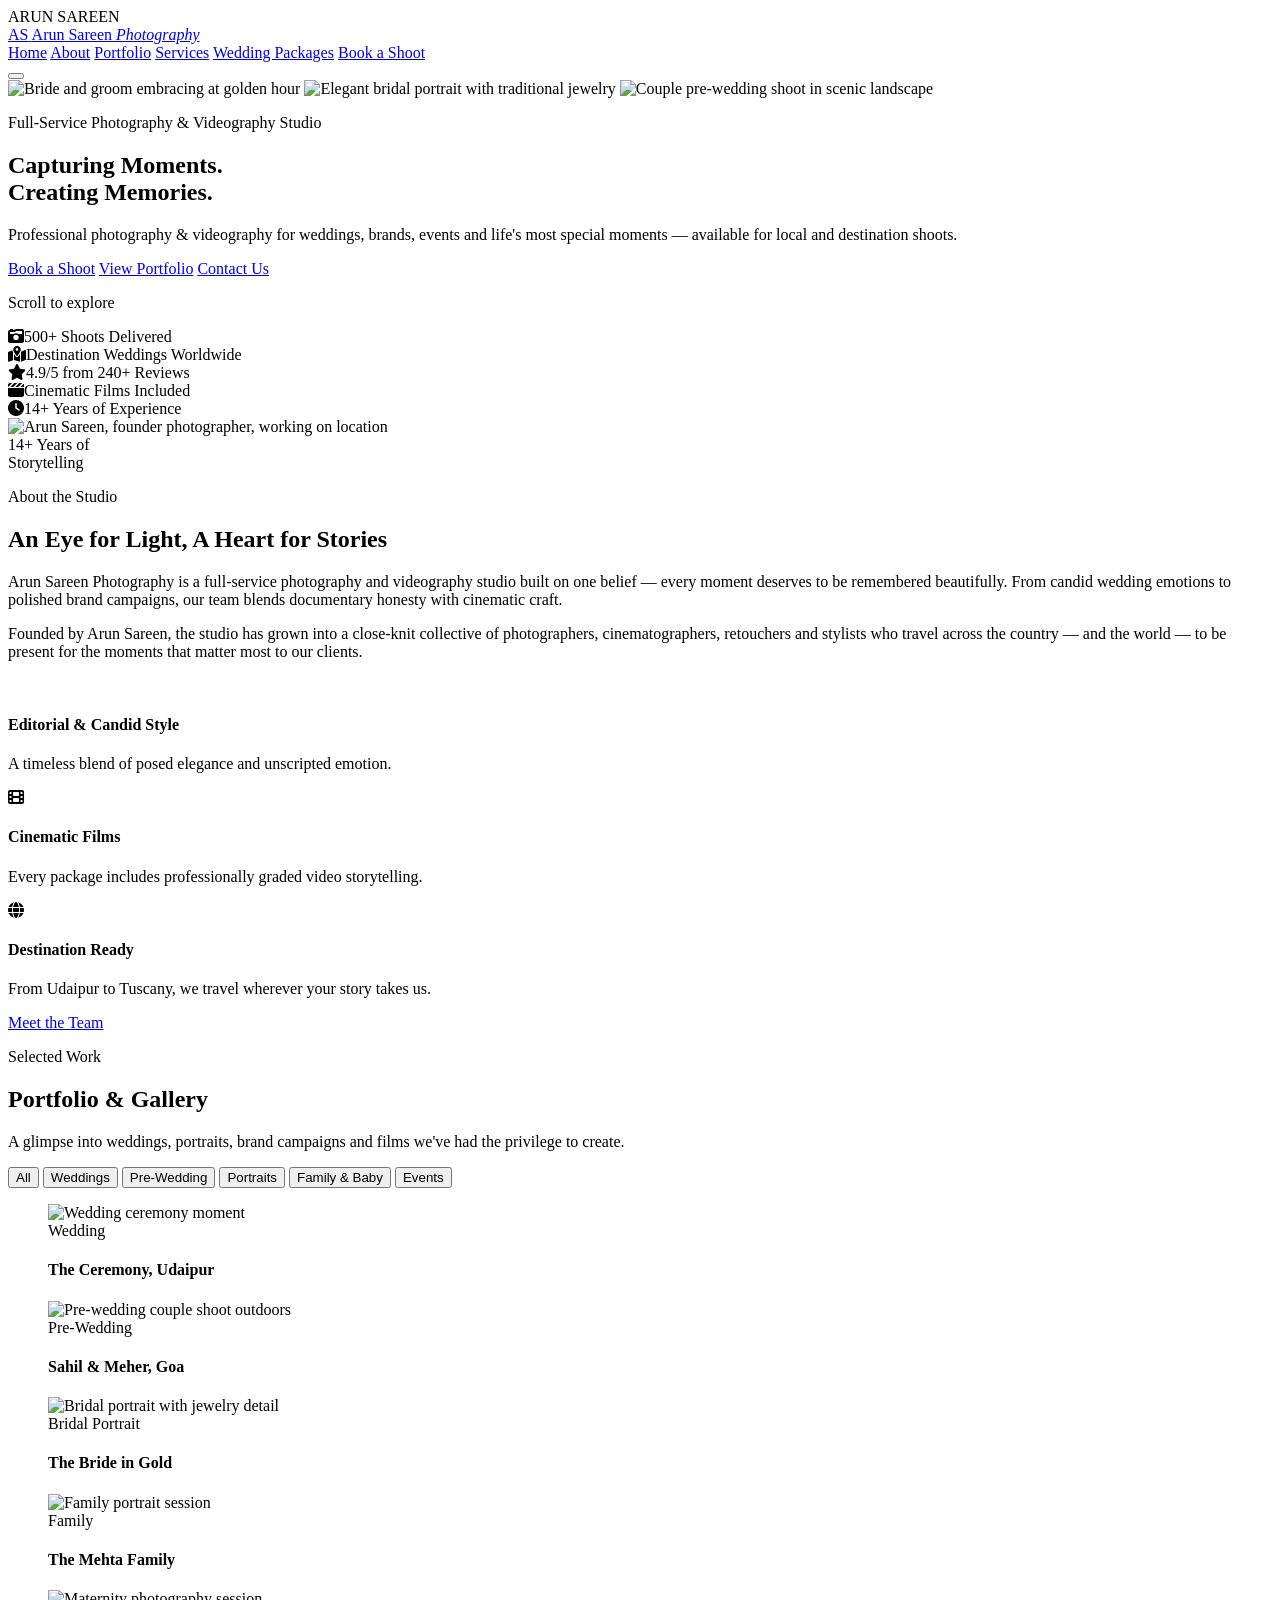
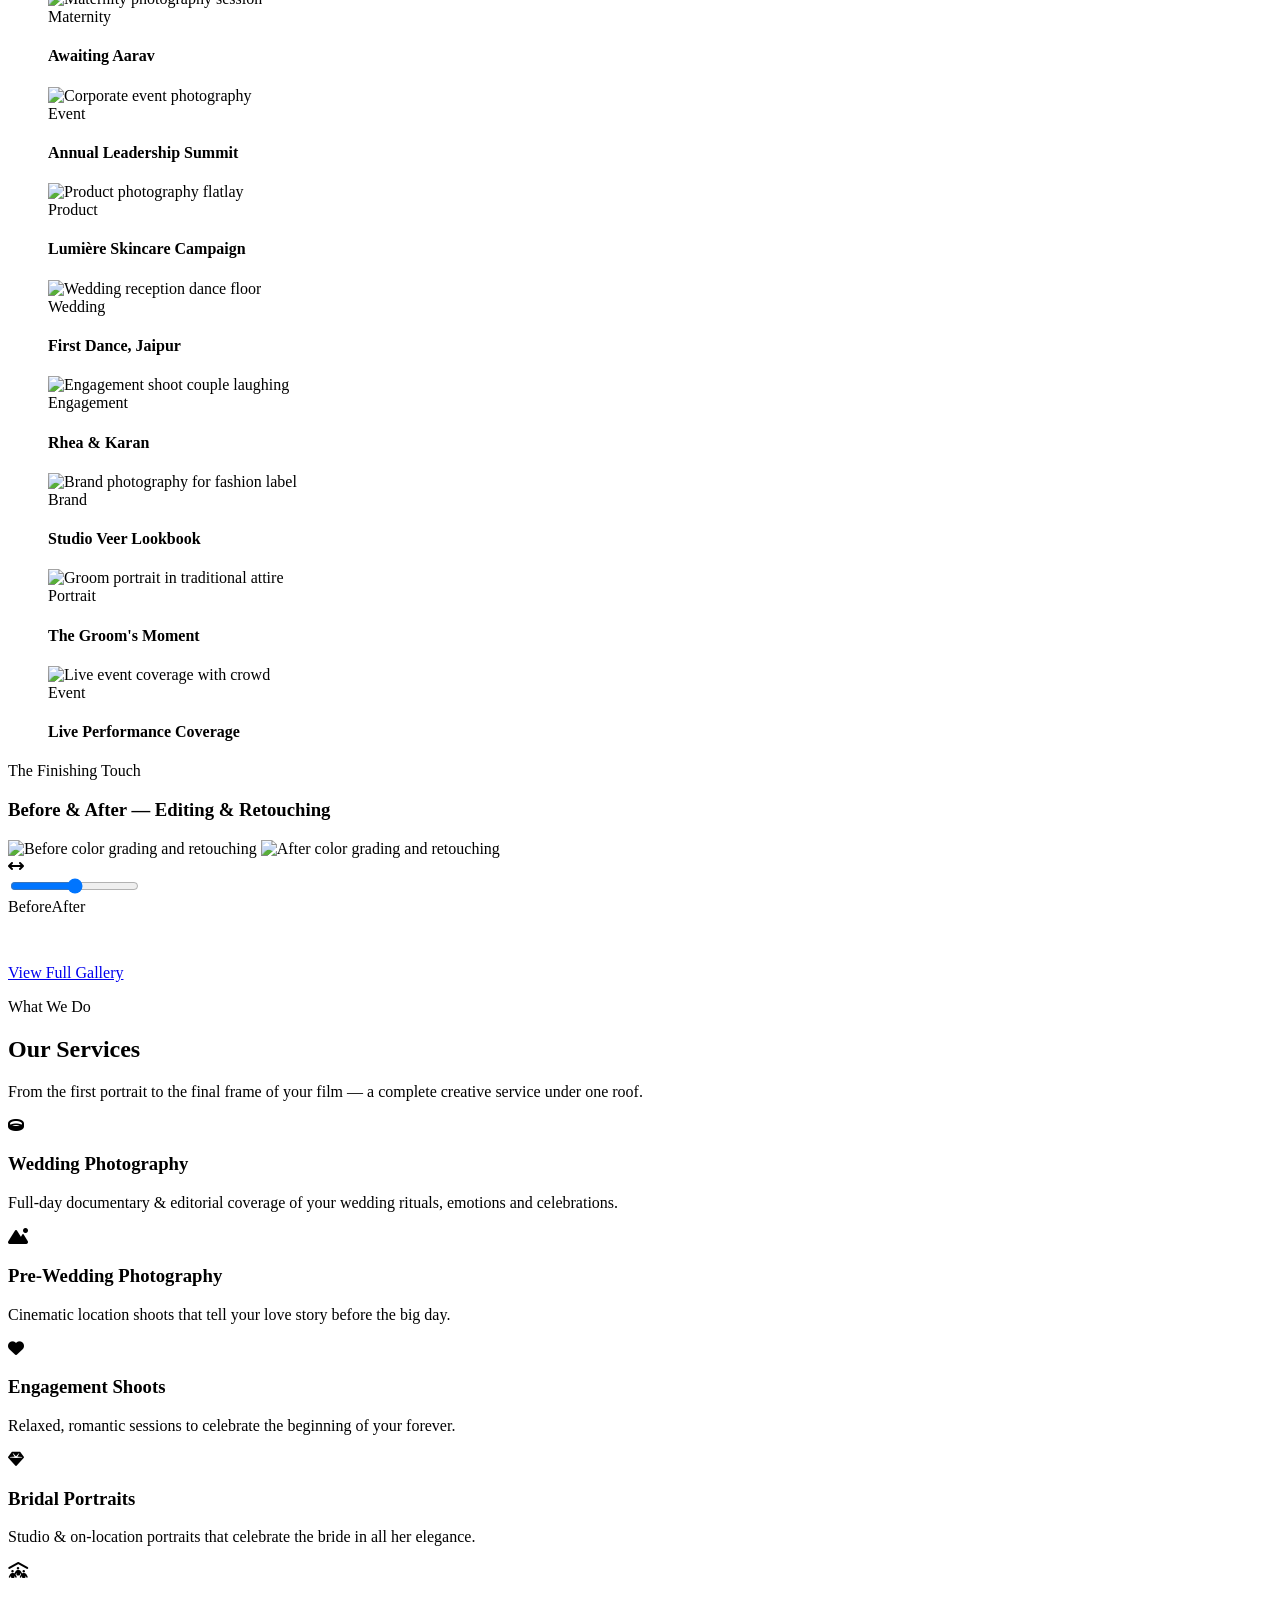
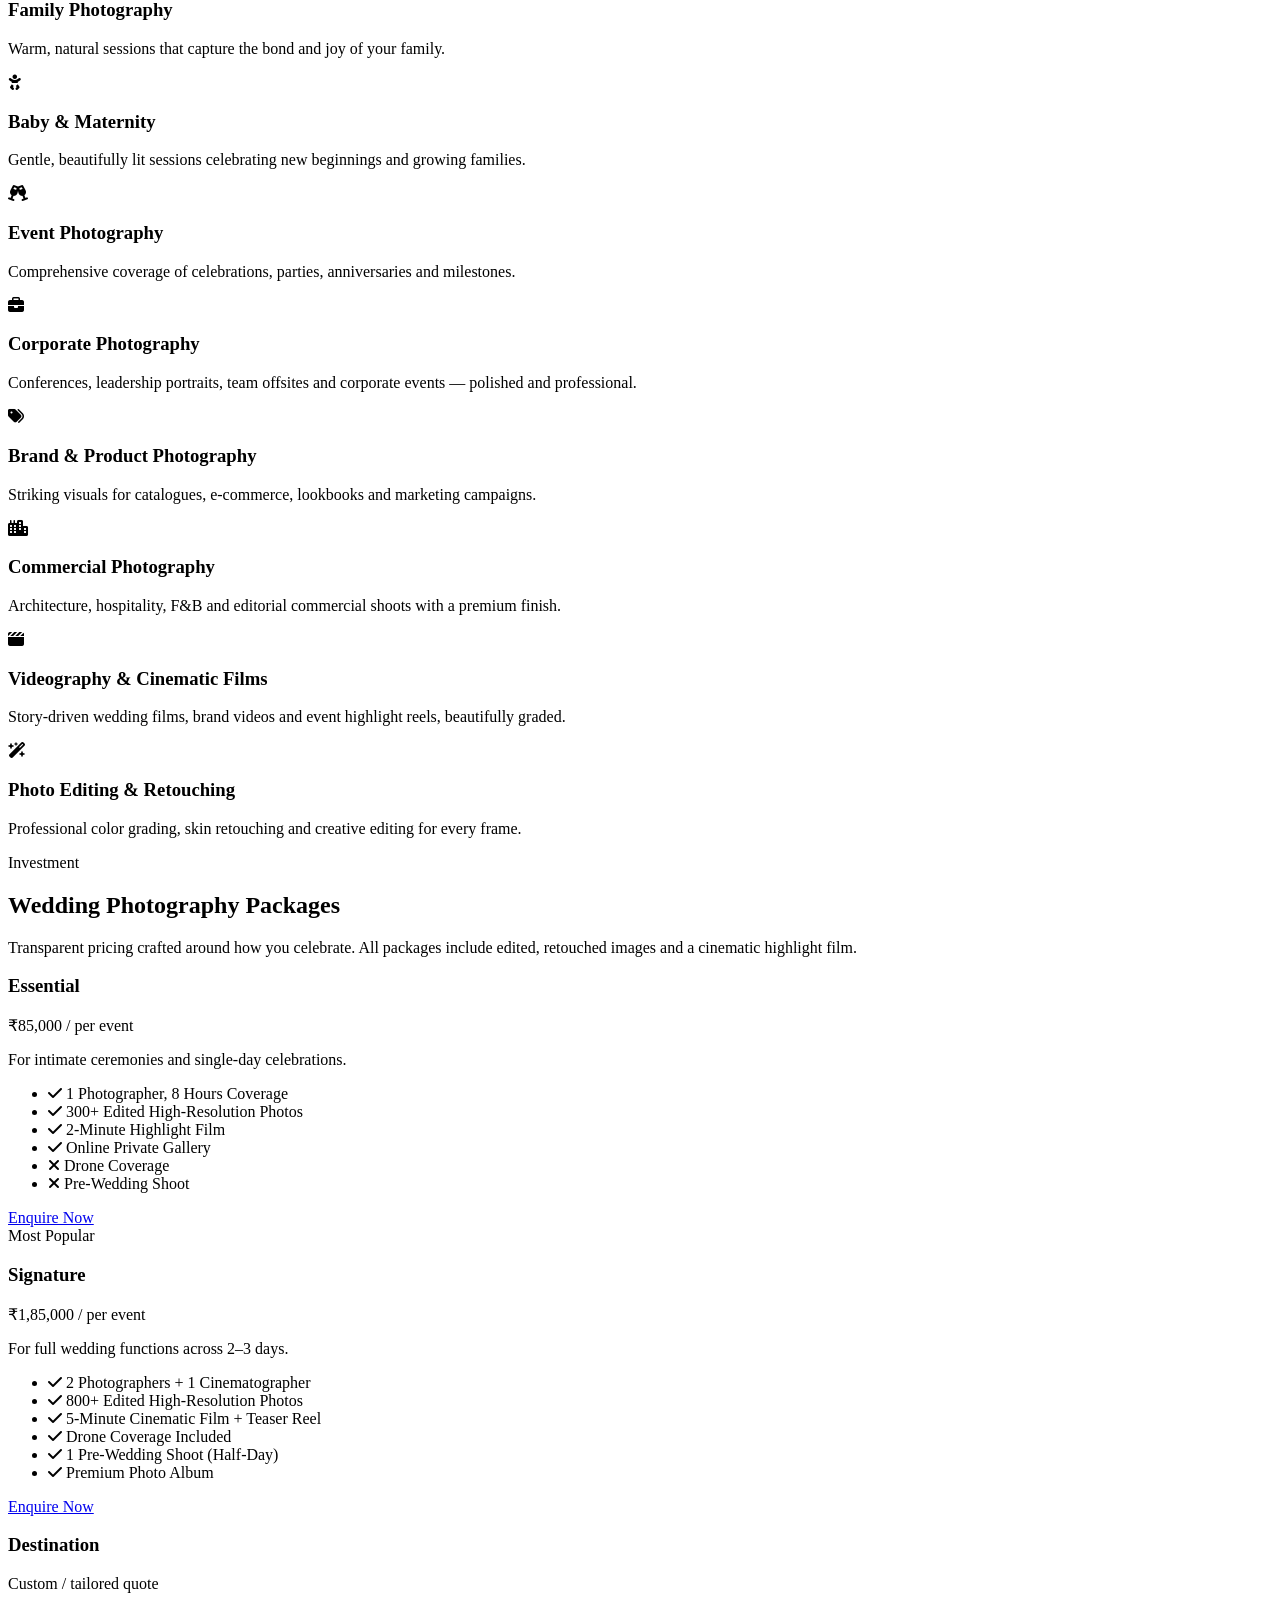
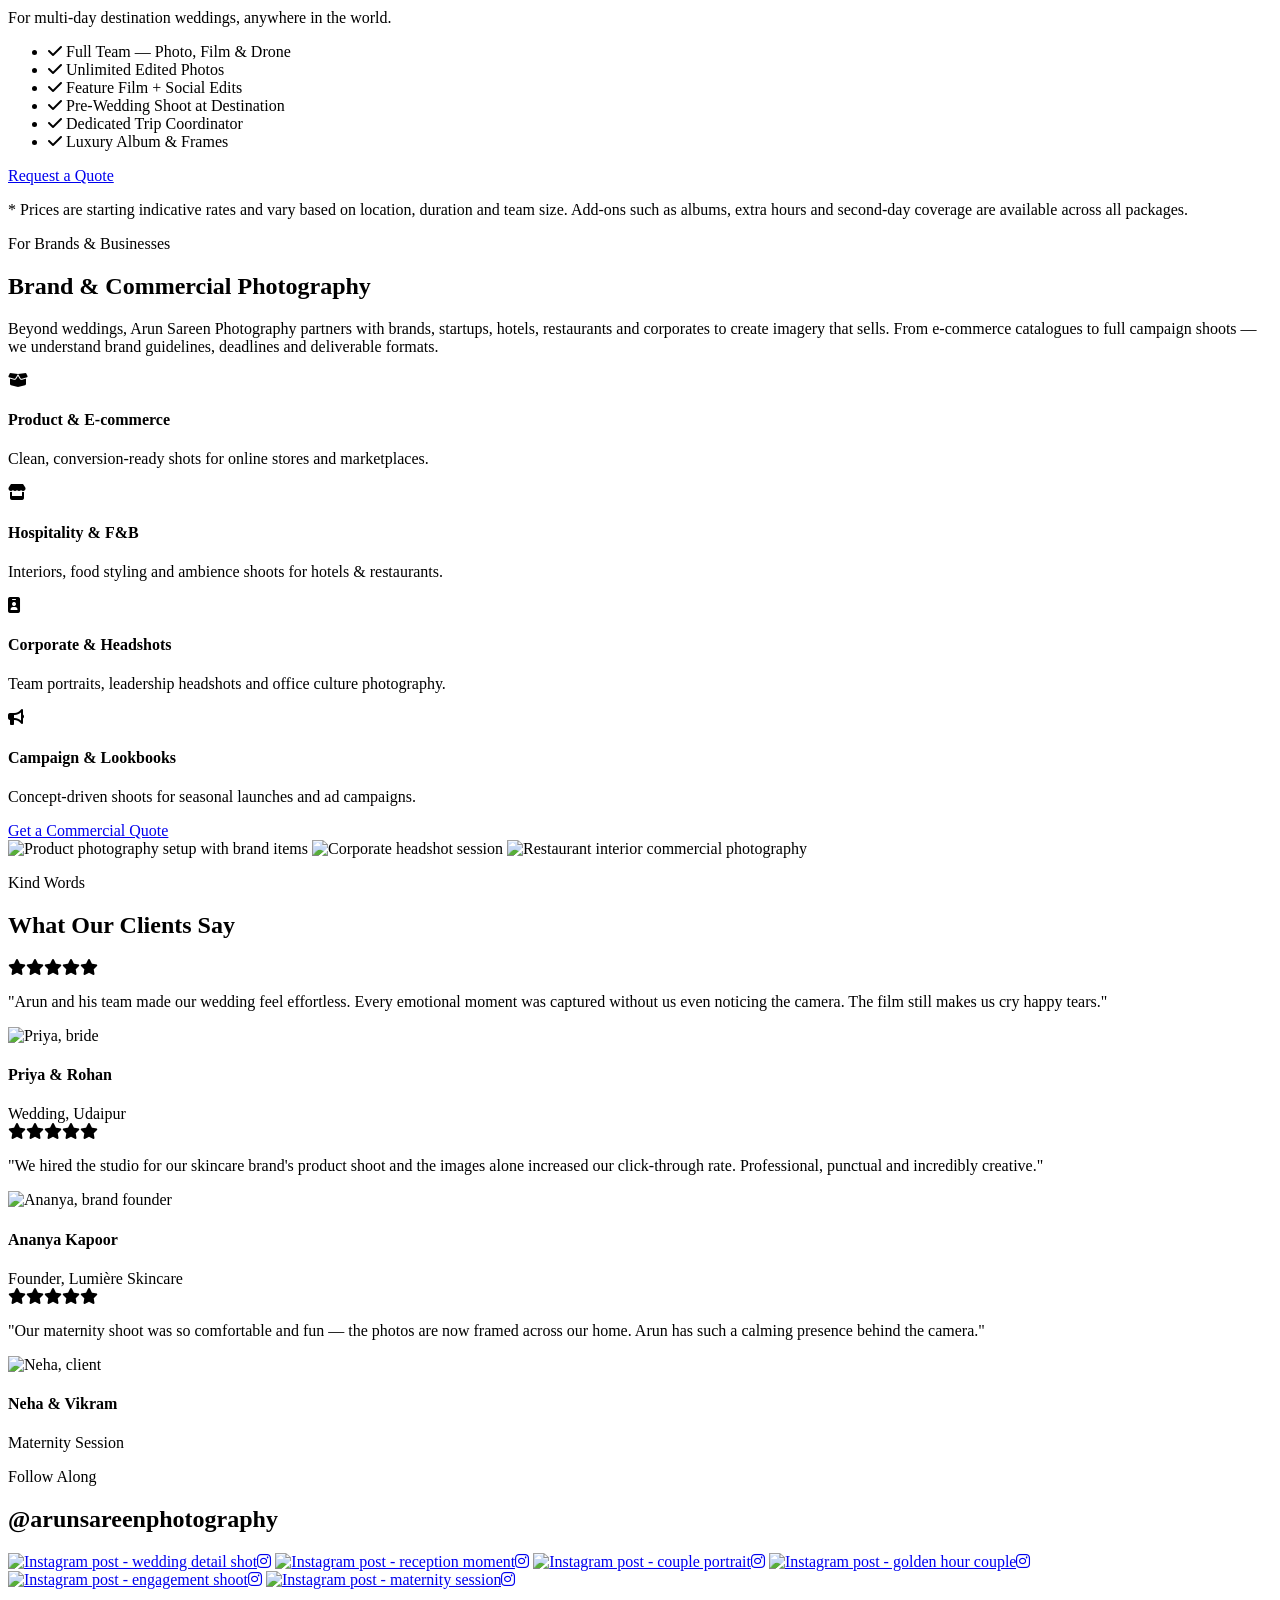
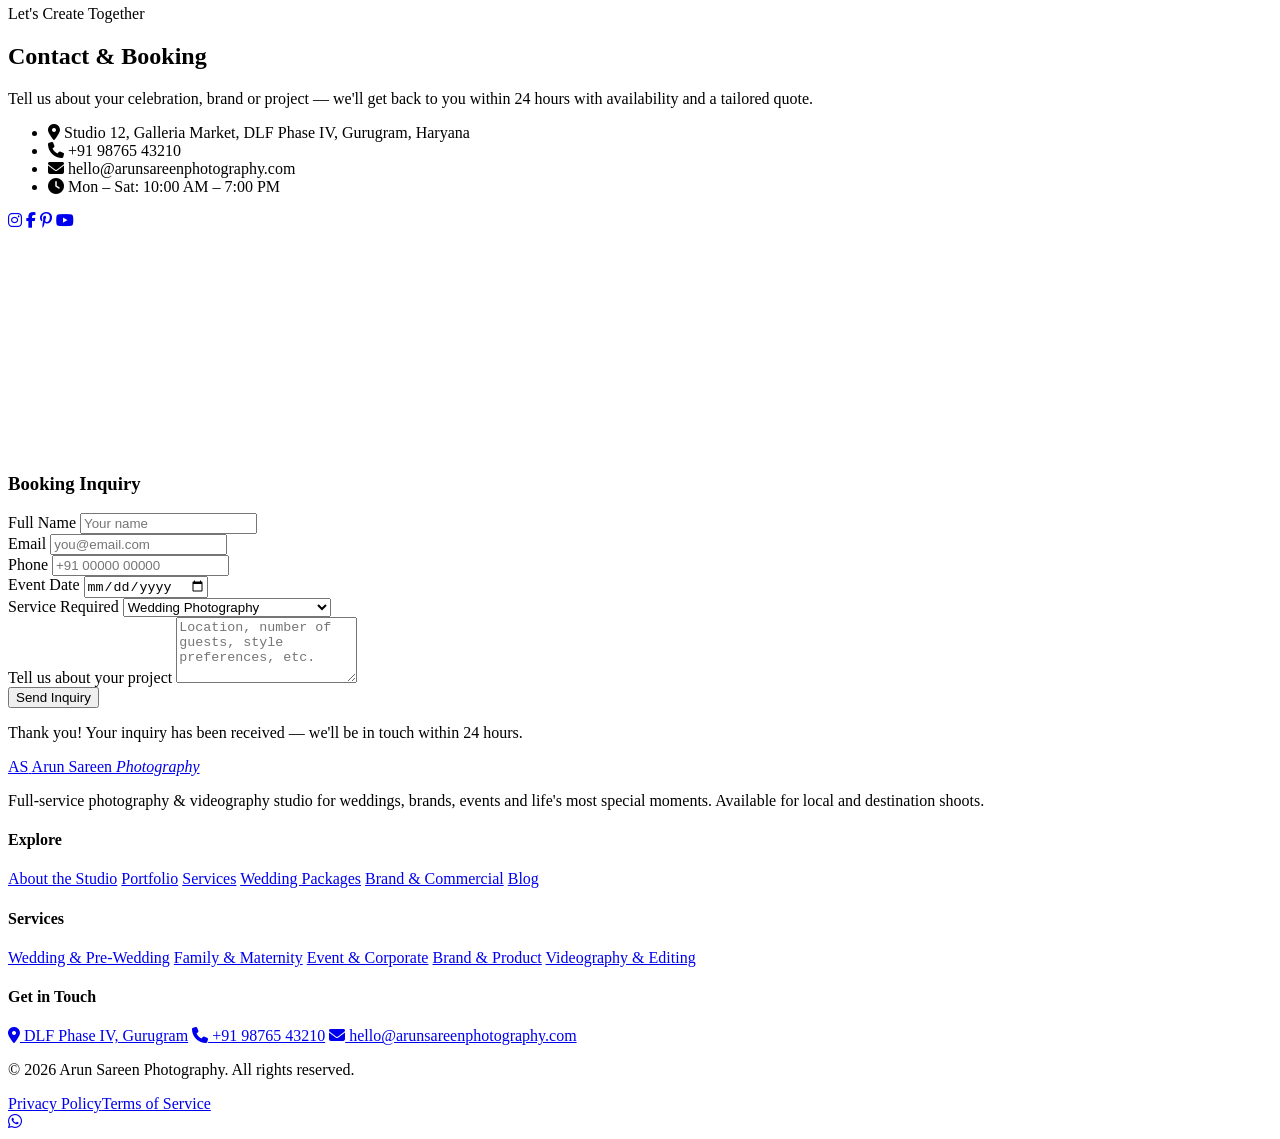
==== index.html @ c28a5179 "Rename Index.html to index.html" ====
<!DOCTYPE html>
<html lang="en">
<head>
<meta charset="UTF-8">
<meta name="viewport" content="width=device-width, initial-scale=1.0">
<title>Arun Sareen Photography | Wedding, Brand & Commercial Photographer</title>
<meta name="description" content="Arun Sareen Photography — full-service photography & videography studio for weddings, pre-wedding shoots, families, brands and commercial campaigns. Local & destination shoots.">
<meta name="keywords" content="wedding photographer, pre-wedding shoot, bridal portraits, brand photography, commercial photographer, videography, Arun Sareen Photography">
<meta name="robots" content="index, follow">
<link rel="canonical" href="https://www.arunsareenphotography.com/">

<!-- Open Graph / Facebook -->
<meta property="og:type" content="website">
<meta property="og:url" content="https://www.arunsareenphotography.com/">
<meta property="og:title" content="Arun Sareen Photography | Wedding, Brand & Commercial Photographer">
<meta property="og:description" content="Full-service photography & videography studio for weddings, brands, events and life's special moments. Local & destination shoots.">
<meta property="og:image" content="https://www.arunsareenphotography.com/og-image.jpg">
<meta property="og:locale" content="en_IN">

<!-- Twitter Card -->
<meta name="twitter:card" content="summary_large_image">
<meta name="twitter:title" content="Arun Sareen Photography | Wedding, Brand & Commercial Photographer">
<meta name="twitter:description" content="Full-service photography & videography studio for weddings, brands, events and life's special moments. Local & destination shoots.">
<meta name="twitter:image" content="https://www.arunsareenphotography.com/og-image.jpg">

<!-- Favicon (replace with real files — see SETUP-GUIDE) -->
<link rel="icon" type="image/png" href="/favicon.png">

<link rel="preconnect" href="https://fonts.googleapis.com">
<link rel="preconnect" href="https://fonts.gstatic.com" crossorigin>
<link href="https://fonts.googleapis.com/css2?family=Cormorant+Garamond:ital,wght@0,300;0,400;0,500;0,600;1,400&family=Outfit:wght@300;400;500;600;700&display=swap" rel="stylesheet">
<link rel="stylesheet" href="https://cdnjs.cloudflare.com/ajax/libs/font-awesome/6.5.1/css/all.min.css">
<link rel="stylesheet" href="style.css">

<!-- Structured Data: LocalBusiness / Photographer -->
<script type="application/ld+json">
{
  "@context": "https://schema.org",
  "@type": "Photographer",
  "name": "Arun Sareen Photography",
  "image": "https://www.arunsareenphotography.com/og-image.jpg",
  "url": "https://www.arunsareenphotography.com/",
  "telephone": "+91-98765-43210",
  "email": "hello@arunsareenphotography.com",
  "priceRange": "₹₹₹",
  "address": {
    "@type": "PostalAddress",
    "streetAddress": "Studio 12, Galleria Market, DLF Phase IV",
    "addressLocality": "Gurugram",
    "addressRegion": "Haryana",
    "postalCode": "122009",
    "addressCountry": "IN"
  },
  "geo": {
    "@type": "GeoCoordinates",
    "latitude": 28.4595,
    "longitude": 77.0266
  },
  "openingHoursSpecification": {
    "@type": "OpeningHoursSpecification",
    "dayOfWeek": ["Monday","Tuesday","Wednesday","Thursday","Friday","Saturday"],
    "opens": "10:00",
    "closes": "19:00"
  },
  "sameAs": [
    "https://www.instagram.com/arunsareenphotography",
    "https://www.facebook.com/arunsareenphotography"
  ],
  "areaServed": "IN",
  "hasOfferCatalog": {
    "@type": "OfferCatalog",
    "name": "Photography & Videography Services",
    "itemListElement": [
      { "@type": "Offer", "itemOffered": { "@type": "Service", "name": "Wedding Photography" } },
      { "@type": "Offer", "itemOffered": { "@type": "Service", "name": "Pre-Wedding Photography" } },
      { "@type": "Offer", "itemOffered": { "@type": "Service", "name": "Bridal Portraits" } },
      { "@type": "Offer", "itemOffered": { "@type": "Service", "name": "Family Photography" } },
      { "@type": "Offer", "itemOffered": { "@type": "Service", "name": "Baby & Maternity Photography" } },
      { "@type": "Offer", "itemOffered": { "@type": "Service", "name": "Event Photography" } },
      { "@type": "Offer", "itemOffered": { "@type": "Service", "name": "Corporate Photography" } },
      { "@type": "Offer", "itemOffered": { "@type": "Service", "name": "Brand & Product Photography" } },
      { "@type": "Offer", "itemOffered": { "@type": "Service", "name": "Commercial Photography" } },
      { "@type": "Offer", "itemOffered": { "@type": "Service", "name": "Videography & Cinematic Films" } },
      { "@type": "Offer", "itemOffered": { "@type": "Service", "name": "Photo Editing & Retouching" } }
    ]
  }
}
</script>
</head>
<body>

<!-- ================= PRELOADER ================= -->
<div class="preloader" id="preloader">
  <div class="preloader-mark">
    <span class="frame-corner tl"></span>
    <span class="frame-corner tr"></span>
    <span class="frame-corner bl"></span>
    <span class="frame-corner br"></span>
    <div class="preloader-text">ARUN&nbsp;SAREEN</div>
  </div>
</div>

<!-- ================= HEADER / NAV ================= -->
<header class="site-header" id="siteHeader">
  <div class="nav-wrap">
    <a href="#home" class="logo">
      <span class="logo-mark">AS</span>
      <span class="logo-text">Arun Sareen <em>Photography</em></span>
    </a>
    <nav class="main-nav" id="mainNav">
      <a href="#home">Home</a>
      <a href="#about">About</a>
      <a href="#portfolio">Portfolio</a>
      <a href="#services">Services</a>
      <a href="#packages">Wedding Packages</a>
      <a href="#contact" class="nav-cta">Book a Shoot</a>
    </nav>
    <button class="nav-toggle" id="navToggle" aria-label="Toggle navigation">
      <span></span><span></span><span></span>
    </button>
  </div>
</header>

<!-- ================= HOME / HERO ================= -->
<section class="hero" id="home">
  <div class="hero-media">
    <img src="https://images.unsplash.com/photo-1519741497674-611481863552?q=80&w=1920&auto=format&fit=crop" alt="Bride and groom embracing at golden hour" class="hero-img active" data-hero>
    <img src="https://images.unsplash.com/photo-1606800052052-a08af7148866?q=80&w=1920&auto=format&fit=crop" alt="Elegant bridal portrait with traditional jewelry" class="hero-img" data-hero>
    <img src="https://images.unsplash.com/photo-1542042161784-26ab9e040801?q=80&w=1920&auto=format&fit=crop" alt="Couple pre-wedding shoot in scenic landscape" class="hero-img" data-hero>
    <div class="hero-overlay"></div>
    <div class="grain"></div>
  </div>
  <div class="hero-content">
    <p class="eyebrow" data-aos>Full-Service Photography &amp; Videography Studio</p>
    <h1 data-aos>Capturing Moments.<br><span class="italic">Creating Memories.</span></h1>
    <p class="hero-sub" data-aos>Professional photography &amp; videography for weddings, brands, events and life's most special moments — available for local and destination shoots.</p>
    <div class="hero-actions" data-aos>
      <a href="#contact" class="btn btn-gold">Book a Shoot</a>
      <a href="#portfolio" class="btn btn-outline">View Portfolio</a>
      <a href="#contact" class="btn btn-ghost">Contact Us</a>
    </div>
  </div>
  <div class="hero-scroll">
    <span></span>
    <p>Scroll to explore</p>
  </div>
</section>

<!-- ================= TRUST STRIP ================= -->
<section class="trust-strip">
  <div class="trust-wrap">
    <div class="trust-item"><i class="fa-solid fa-camera-retro"></i><span>500+ Shoots Delivered</span></div>
    <div class="trust-item"><i class="fa-solid fa-map-location-dot"></i><span>Destination Weddings Worldwide</span></div>
    <div class="trust-item"><i class="fa-solid fa-star"></i><span>4.9/5 from 240+ Reviews</span></div>
    <div class="trust-item"><i class="fa-solid fa-clapperboard"></i><span>Cinematic Films Included</span></div>
    <div class="trust-item"><i class="fa-solid fa-clock"></i><span>14+ Years of Experience</span></div>
  </div>
</section>

<!-- ================= ABOUT ================= -->
<section class="about" id="about">
  <div class="container about-grid">
    <div class="about-media" data-aos>
      <img src="https://images.unsplash.com/photo-1542038784456-1ea8e935640e?q=80&w=900&auto=format&fit=crop" alt="Arun Sareen, founder photographer, working on location">
      <div class="about-badge">
        <span class="badge-num">14+</span>
        <span class="badge-label">Years of<br>Storytelling</span>
      </div>
    </div>
    <div class="about-copy" data-aos>
      <p class="eyebrow">About the Studio</p>
      <h2>An Eye for Light, A Heart for Stories</h2>
      <p>Arun Sareen Photography is a full-service photography and videography studio built on one belief — every moment deserves to be remembered beautifully. From candid wedding emotions to polished brand campaigns, our team blends documentary honesty with cinematic craft.</p>
      <p>Founded by Arun Sareen, the studio has grown into a close-knit collective of photographers, cinematographers, retouchers and stylists who travel across the country — and the world — to be present for the moments that matter most to our clients.</p>
      <div class="about-points">
        <div class="point"><i class="fa-solid fa-feather-pointer"></i><div><h4>Editorial &amp; Candid Style</h4><p>A timeless blend of posed elegance and unscripted emotion.</p></div></div>
        <div class="point"><i class="fa-solid fa-film"></i><div><h4>Cinematic Films</h4><p>Every package includes professionally graded video storytelling.</p></div></div>
        <div class="point"><i class="fa-solid fa-globe"></i><div><h4>Destination Ready</h4><p>From Udaipur to Tuscany, we travel wherever your story takes us.</p></div></div>
      </div>
      <a href="#contact" class="btn btn-gold">Meet the Team</a>
    </div>
  </div>
</section>

<!-- ================= PORTFOLIO / GALLERY ================= -->
<section class="portfolio" id="portfolio">
  <div class="container">
    <p class="eyebrow center" data-aos>Selected Work</p>
    <h2 class="section-title center" data-aos>Portfolio &amp; Gallery</h2>
    <p class="section-sub center" data-aos>A glimpse into weddings, portraits, brand campaigns and films we've had the privilege to create.</p>

    <div class="filter-bar" data-aos>
      <button class="filter-btn active" data-filter="all">All</button>
      <button class="filter-btn" data-filter="wedding">Weddings</button>
      <button class="filter-btn" data-filter="prewedding">Pre-Wedding</button>
      <button class="filter-btn" data-filter="portrait">Portraits</button>
      <button class="filter-btn" data-filter="family">Family &amp; Baby</button>
      <button class="filter-btn" data-filter="event">Events</button>
    </div>

    <div class="gallery-grid" id="galleryGrid">
      <figure class="gallery-item" data-cat="wedding">
        <img src="https://images.unsplash.com/photo-1519225421980-715cb0215aed?q=80&w=800&auto=format&fit=crop" alt="Wedding ceremony moment">
        <figcaption><span>Wedding</span><h4>The Ceremony, Udaipur</h4></figcaption>
      </figure>
      <figure class="gallery-item" data-cat="prewedding">
        <img src="https://images.unsplash.com/photo-1522673607200-164d1b6ce486?q=80&w=800&auto=format&fit=crop" alt="Pre-wedding couple shoot outdoors">
        <figcaption><span>Pre-Wedding</span><h4>Sahil &amp; Meher, Goa</h4></figcaption>
      </figure>
      <figure class="gallery-item" data-cat="portrait">
        <img src="https://images.unsplash.com/photo-1583939003579-730e3918a45a?q=80&w=800&auto=format&fit=crop" alt="Bridal portrait with jewelry detail">
        <figcaption><span>Bridal Portrait</span><h4>The Bride in Gold</h4></figcaption>
      </figure>
      <figure class="gallery-item" data-cat="family">
        <img src="https://images.unsplash.com/photo-1545558014-8692077e9b5c?q=80&w=800&auto=format&fit=crop" alt="Family portrait session">
        <figcaption><span>Family</span><h4>The Mehta Family</h4></figcaption>
      </figure>
      <figure class="gallery-item" data-cat="family">
        <img src="https://images.unsplash.com/photo-1531983412531-1f49a365ffed?q=80&w=800&auto=format&fit=crop" alt="Maternity photography session">
        <figcaption><span>Maternity</span><h4>Awaiting Aarav</h4></figcaption>
      </figure>
      <figure class="gallery-item" data-cat="event">
        <img src="https://images.unsplash.com/photo-1511795409834-ef04bbd61622?q=80&w=800&auto=format&fit=crop" alt="Corporate event photography">
        <figcaption><span>Event</span><h4>Annual Leadership Summit</h4></figcaption>
      </figure>
      <figure class="gallery-item" data-cat="brand">
        <img src="https://images.unsplash.com/photo-1523275335684-37898b6baf30?q=80&w=800&auto=format&fit=crop" alt="Product photography flatlay">
        <figcaption><span>Product</span><h4>Lumière Skincare Campaign</h4></figcaption>
      </figure>
      <figure class="gallery-item" data-cat="wedding">
        <img src="https://images.unsplash.com/photo-1465495976277-4387d4b0b4c6?q=80&w=800&auto=format&fit=crop" alt="Wedding reception dance floor">
        <figcaption><span>Wedding</span><h4>First Dance, Jaipur</h4></figcaption>
      </figure>
      <figure class="gallery-item" data-cat="prewedding">
        <img src="https://images.unsplash.com/photo-1522413452208-996ff3f3e740?q=80&w=800&auto=format&fit=crop" alt="Engagement shoot couple laughing">
        <figcaption><span>Engagement</span><h4>Rhea &amp; Karan</h4></figcaption>
      </figure>
      <figure class="gallery-item" data-cat="brand">
        <img src="https://images.unsplash.com/photo-1556905055-8f358a7a47b2?q=80&w=800&auto=format&fit=crop" alt="Brand photography for fashion label">
        <figcaption><span>Brand</span><h4>Studio Veer Lookbook</h4></figcaption>
      </figure>
      <figure class="gallery-item" data-cat="portrait">
        <img src="https://images.unsplash.com/photo-1583939411023-ea4ee0e9aafe?q=80&w=800&auto=format&fit=crop" alt="Groom portrait in traditional attire">
        <figcaption><span>Portrait</span><h4>The Groom's Moment</h4></figcaption>
      </figure>
      <figure class="gallery-item" data-cat="event">
        <img src="https://images.unsplash.com/photo-1492684223066-81342ee5ff30?q=80&w=800&auto=format&fit=crop" alt="Live event coverage with crowd">
        <figcaption><span>Event</span><h4>Live Performance Coverage</h4></figcaption>
      </figure>
    </div>

    <!-- BEFORE / AFTER -->
    <div class="before-after-section">
      <p class="eyebrow center" data-aos>The Finishing Touch</p>
      <h3 class="center" data-aos>Before &amp; After — Editing &amp; Retouching</h3>
      <div class="ba-slider" data-aos>
        <div class="ba-wrap" id="baWrap">
          <img src="https://images.unsplash.com/photo-1606800052052-a08af7148866?q=80&w=1200&auto=format&fit=crop&sat=-100&con=-10" alt="Before color grading and retouching" class="ba-img ba-before">
          <img src="https://images.unsplash.com/photo-1606800052052-a08af7148866?q=80&w=1200&auto=format&fit=crop" alt="After color grading and retouching" class="ba-img ba-after">
          <div class="ba-divider" id="baDivider"><span><i class="fa-solid fa-arrows-left-right"></i></span></div>
        </div>
        <input type="range" min="0" max="100" value="50" id="baSlider" class="ba-range" aria-label="Drag to compare before and after">
        <div class="ba-labels"><span>Before</span><span>After</span></div>
      </div>
    </div>

    <div class="center" style="margin-top:48px;">
      <a href="#" class="btn btn-outline">View Full Gallery</a>
    </div>
  </div>
</section>

<!-- ================= SERVICES ================= -->
<section class="services" id="services">
  <div class="container">
    <p class="eyebrow center" data-aos>What We Do</p>
    <h2 class="section-title center light" data-aos>Our Services</h2>
    <p class="section-sub center light" data-aos>From the first portrait to the final frame of your film — a complete creative service under one roof.</p>

    <div class="services-grid">
      <div class="service-card" data-aos>
        <i class="fa-solid fa-ring"></i>
        <h3>Wedding Photography</h3>
        <p>Full-day documentary &amp; editorial coverage of your wedding rituals, emotions and celebrations.</p>
      </div>
      <div class="service-card" data-aos>
        <i class="fa-solid fa-mountain-sun"></i>
        <h3>Pre-Wedding Photography</h3>
        <p>Cinematic location shoots that tell your love story before the big day.</p>
      </div>
      <div class="service-card" data-aos>
        <i class="fa-solid fa-heart"></i>
        <h3>Engagement Shoots</h3>
        <p>Relaxed, romantic sessions to celebrate the beginning of your forever.</p>
      </div>
      <div class="service-card" data-aos>
        <i class="fa-solid fa-gem"></i>
        <h3>Bridal Portraits</h3>
        <p>Studio &amp; on-location portraits that celebrate the bride in all her elegance.</p>
      </div>
      <div class="service-card" data-aos>
        <i class="fa-solid fa-people-roof"></i>
        <h3>Family Photography</h3>
        <p>Warm, natural sessions that capture the bond and joy of your family.</p>
      </div>
      <div class="service-card" data-aos>
        <i class="fa-solid fa-baby"></i>
        <h3>Baby &amp; Maternity</h3>
        <p>Gentle, beautifully lit sessions celebrating new beginnings and growing families.</p>
      </div>
      <div class="service-card" data-aos>
        <i class="fa-solid fa-champagne-glasses"></i>
        <h3>Event Photography</h3>
        <p>Comprehensive coverage of celebrations, parties, anniversaries and milestones.</p>
      </div>
      <div class="service-card" data-aos>
        <i class="fa-solid fa-briefcase"></i>
        <h3>Corporate Photography</h3>
        <p>Conferences, leadership portraits, team offsites and corporate events — polished and professional.</p>
      </div>
      <div class="service-card" data-aos>
        <i class="fa-solid fa-tags"></i>
        <h3>Brand &amp; Product Photography</h3>
        <p>Striking visuals for catalogues, e-commerce, lookbooks and marketing campaigns.</p>
      </div>
      <div class="service-card" data-aos>
        <i class="fa-solid fa-city"></i>
        <h3>Commercial Photography</h3>
        <p>Architecture, hospitality, F&amp;B and editorial commercial shoots with a premium finish.</p>
      </div>
      <div class="service-card" data-aos>
        <i class="fa-solid fa-clapperboard"></i>
        <h3>Videography &amp; Cinematic Films</h3>
        <p>Story-driven wedding films, brand videos and event highlight reels, beautifully graded.</p>
      </div>
      <div class="service-card" data-aos>
        <i class="fa-solid fa-wand-magic-sparkles"></i>
        <h3>Photo Editing &amp; Retouching</h3>
        <p>Professional color grading, skin retouching and creative editing for every frame.</p>
      </div>
    </div>
  </div>
</section>

<!-- ================= WEDDING PACKAGES ================= -->
<section class="packages" id="packages">
  <div class="container">
    <p class="eyebrow center" data-aos>Investment</p>
    <h2 class="section-title center" data-aos>Wedding Photography Packages</h2>
    <p class="section-sub center" data-aos>Transparent pricing crafted around how you celebrate. All packages include edited, retouched images and a cinematic highlight film.</p>

    <div class="pricing-grid">
      <div class="price-card" data-aos>
        <h3>Essential</h3>
        <p class="price-tag">₹85,000 <span>/ per event</span></p>
        <p class="price-desc">For intimate ceremonies and single-day celebrations.</p>
        <ul>
          <li><i class="fa-solid fa-check"></i> 1 Photographer, 8 Hours Coverage</li>
          <li><i class="fa-solid fa-check"></i> 300+ Edited High-Resolution Photos</li>
          <li><i class="fa-solid fa-check"></i> 2-Minute Highlight Film</li>
          <li><i class="fa-solid fa-check"></i> Online Private Gallery</li>
          <li class="muted"><i class="fa-solid fa-xmark"></i> Drone Coverage</li>
          <li class="muted"><i class="fa-solid fa-xmark"></i> Pre-Wedding Shoot</li>
        </ul>
        <a href="#contact" class="btn btn-outline-dark">Enquire Now</a>
      </div>

      <div class="price-card featured" data-aos>
        <span class="badge-popular">Most Popular</span>
        <h3>Signature</h3>
        <p class="price-tag">₹1,85,000 <span>/ per event</span></p>
        <p class="price-desc">For full wedding functions across 2–3 days.</p>
        <ul>
          <li><i class="fa-solid fa-check"></i> 2 Photographers + 1 Cinematographer</li>
          <li><i class="fa-solid fa-check"></i> 800+ Edited High-Resolution Photos</li>
          <li><i class="fa-solid fa-check"></i> 5-Minute Cinematic Film + Teaser Reel</li>
          <li><i class="fa-solid fa-check"></i> Drone Coverage Included</li>
          <li><i class="fa-solid fa-check"></i> 1 Pre-Wedding Shoot (Half-Day)</li>
          <li><i class="fa-solid fa-check"></i> Premium Photo Album</li>
        </ul>
        <a href="#contact" class="btn btn-gold">Enquire Now</a>
      </div>

      <div class="price-card" data-aos>
        <h3>Destination</h3>
        <p class="price-tag">Custom <span>/ tailored quote</span></p>
        <p class="price-desc">For multi-day destination weddings, anywhere in the world.</p>
        <ul>
          <li><i class="fa-solid fa-check"></i> Full Team — Photo, Film &amp; Drone</li>
          <li><i class="fa-solid fa-check"></i> Unlimited Edited Photos</li>
          <li><i class="fa-solid fa-check"></i> Feature Film + Social Edits</li>
          <li><i class="fa-solid fa-check"></i> Pre-Wedding Shoot at Destination</li>
          <li><i class="fa-solid fa-check"></i> Dedicated Trip Coordinator</li>
          <li><i class="fa-solid fa-check"></i> Luxury Album &amp; Frames</li>
        </ul>
        <a href="#contact" class="btn btn-outline-dark">Request a Quote</a>
      </div>
    </div>
    <p class="price-note center">* Prices are starting indicative rates and vary based on location, duration and team size. Add-ons such as albums, extra hours and second-day coverage are available across all packages.</p>
  </div>
</section>

<!-- ================= BRAND & COMMERCIAL ================= -->
<section class="commercial" id="commercial">
  <div class="container commercial-grid">
    <div class="commercial-copy" data-aos>
      <p class="eyebrow">For Brands &amp; Businesses</p>
      <h2>Brand &amp; Commercial Photography</h2>
      <p>Beyond weddings, Arun Sareen Photography partners with brands, startups, hotels, restaurants and corporates to create imagery that sells. From e-commerce catalogues to full campaign shoots — we understand brand guidelines, deadlines and deliverable formats.</p>
      <div class="commercial-list">
        <div class="commercial-item"><i class="fa-solid fa-box-open"></i><div><h4>Product &amp; E-commerce</h4><p>Clean, conversion-ready shots for online stores and marketplaces.</p></div></div>
        <div class="commercial-item"><i class="fa-solid fa-store"></i><div><h4>Hospitality &amp; F&amp;B</h4><p>Interiors, food styling and ambience shoots for hotels &amp; restaurants.</p></div></div>
        <div class="commercial-item"><i class="fa-solid fa-id-badge"></i><div><h4>Corporate &amp; Headshots</h4><p>Team portraits, leadership headshots and office culture photography.</p></div></div>
        <div class="commercial-item"><i class="fa-solid fa-bullhorn"></i><div><h4>Campaign &amp; Lookbooks</h4><p>Concept-driven shoots for seasonal launches and ad campaigns.</p></div></div>
      </div>
      <a href="#contact" class="btn btn-gold">Get a Commercial Quote</a>
    </div>
    <div class="commercial-media" data-aos>
      <img src="https://images.unsplash.com/photo-1556742049-0cfed4f6a45d?q=80&w=900&auto=format&fit=crop" alt="Product photography setup with brand items" class="cm-img cm-1">
      <img src="https://images.unsplash.com/photo-1556741533-411cf82e4e2d?q=80&w=700&auto=format&fit=crop" alt="Corporate headshot session" class="cm-img cm-2">
      <img src="https://images.unsplash.com/photo-1551836022-d5d88e9218df?q=80&w=700&auto=format&fit=crop" alt="Restaurant interior commercial photography" class="cm-img cm-3">
    </div>
  </div>
</section>

<!-- ================= TESTIMONIALS ================= -->
<section class="testimonials" id="testimonials">
  <div class="container">
    <p class="eyebrow center" data-aos>Kind Words</p>
    <h2 class="section-title center" data-aos>What Our Clients Say</h2>

    <div class="testimonial-grid">
      <div class="testimonial-card" data-aos>
        <div class="stars"><i class="fa-solid fa-star"></i><i class="fa-solid fa-star"></i><i class="fa-solid fa-star"></i><i class="fa-solid fa-star"></i><i class="fa-solid fa-star"></i></div>
        <p>"Arun and his team made our wedding feel effortless. Every emotional moment was captured without us even noticing the camera. The film still makes us cry happy tears."</p>
        <div class="t-person">
          <img src="https://images.unsplash.com/photo-1535713875002-d1d0cf377fde?q=80&w=120&auto=format&fit=crop" alt="Priya, bride">
          <div><h4>Priya &amp; Rohan</h4><span>Wedding, Udaipur</span></div>
        </div>
      </div>
      <div class="testimonial-card" data-aos>
        <div class="stars"><i class="fa-solid fa-star"></i><i class="fa-solid fa-star"></i><i class="fa-solid fa-star"></i><i class="fa-solid fa-star"></i><i class="fa-solid fa-star"></i></div>
        <p>"We hired the studio for our skincare brand's product shoot and the images alone increased our click-through rate. Professional, punctual and incredibly creative."</p>
        <div class="t-person">
          <img src="https://images.unsplash.com/photo-1580489944761-15a19d654956?q=80&w=120&auto=format&fit=crop" alt="Ananya, brand founder">
          <div><h4>Ananya Kapoor</h4><span>Founder, Lumière Skincare</span></div>
        </div>
      </div>
      <div class="testimonial-card" data-aos>
        <div class="stars"><i class="fa-solid fa-star"></i><i class="fa-solid fa-star"></i><i class="fa-solid fa-star"></i><i class="fa-solid fa-star"></i><i class="fa-solid fa-star"></i></div>
        <p>"Our maternity shoot was so comfortable and fun — the photos are now framed across our home. Arun has such a calming presence behind the camera."</p>
        <div class="t-person">
          <img src="https://images.unsplash.com/photo-1438761681033-6461ffad8d80?q=80&w=120&auto=format&fit=crop" alt="Neha, client">
          <div><h4>Neha &amp; Vikram</h4><span>Maternity Session</span></div>
        </div>
      </div>
    </div>
  </div>
</section>


<!-- ================= INSTAGRAM FEED ================= -->
<section class="insta-feed">
  <div class="container">
    <p class="eyebrow center" data-aos>Follow Along</p>
    <h2 class="section-title center" data-aos>@arunsareenphotography</h2>
    <div class="insta-grid">
      <a href="#" class="insta-item" data-aos><img src="https://images.unsplash.com/photo-1606216794074-735e91aa2c92?q=80&w=400&auto=format&fit=crop" alt="Instagram post - wedding detail shot"><i class="fa-brands fa-instagram"></i></a>
      <a href="#" class="insta-item" data-aos><img src="https://images.unsplash.com/photo-1465495976277-4387d4b0b4c6?q=80&w=400&auto=format&fit=crop" alt="Instagram post - reception moment"><i class="fa-brands fa-instagram"></i></a>
      <a href="#" class="insta-item" data-aos><img src="https://images.unsplash.com/photo-1469371670807-013ccf25f16a?q=80&w=400&auto=format&fit=crop" alt="Instagram post - couple portrait"><i class="fa-brands fa-instagram"></i></a>
      <a href="#" class="insta-item" data-aos><img src="https://images.unsplash.com/photo-1519741497674-611481863552?q=80&w=400&auto=format&fit=crop" alt="Instagram post - golden hour couple"><i class="fa-brands fa-instagram"></i></a>
      <a href="#" class="insta-item" data-aos><img src="https://images.unsplash.com/photo-1522413452208-996ff3f3e740?q=80&w=400&auto=format&fit=crop" alt="Instagram post - engagement shoot"><i class="fa-brands fa-instagram"></i></a>
      <a href="#" class="insta-item" data-aos><img src="https://images.unsplash.com/photo-1531983412531-1f49a365ffed?q=80&w=400&auto=format&fit=crop" alt="Instagram post - maternity session"><i class="fa-brands fa-instagram"></i></a>
    </div>
  </div>
</section>

<!-- ================= CONTACT & BOOKING ================= -->
<section class="contact" id="contact">
  <div class="container contact-grid">
    <div class="contact-info" data-aos>
      <p class="eyebrow">Let's Create Together</p>
      <h2>Contact &amp; Booking</h2>
      <p>Tell us about your celebration, brand or project — we'll get back to you within 24 hours with availability and a tailored quote.</p>
      <ul class="contact-details">
        <li><i class="fa-solid fa-location-dot"></i> Studio 12, Galleria Market, DLF Phase IV, Gurugram, Haryana</li>
        <li><i class="fa-solid fa-phone"></i> +91 98765 43210</li>
        <li><i class="fa-solid fa-envelope"></i> hello@arunsareenphotography.com</li>
        <li><i class="fa-solid fa-clock"></i> Mon – Sat: 10:00 AM – 7:00 PM</li>
      </ul>
      <div class="social-row">
        <a href="#" aria-label="Instagram"><i class="fa-brands fa-instagram"></i></a>
        <a href="#" aria-label="Facebook"><i class="fa-brands fa-facebook-f"></i></a>
        <a href="#" aria-label="Pinterest"><i class="fa-brands fa-pinterest-p"></i></a>
        <a href="#" aria-label="YouTube"><i class="fa-brands fa-youtube"></i></a>
      </div>
      <div class="map-embed">
        <iframe src="https://maps.google.com/maps?q=DLF%20Phase%20IV%2C%20Gurugram&t=&z=13&ie=UTF8&iwloc=&output=embed" width="100%" height="220" style="border:0;" loading="lazy" title="Studio location map"></iframe>
      </div>
    </div>

    <div class="contact-form-wrap" data-aos>
      <form class="contact-form" id="bookingForm" action="https://formspree.io/f/YOUR_FORM_ID" method="POST">
        <h3>Booking Inquiry</h3>
        <!-- Formspree configuration fields: replace YOUR_FORM_ID above with the ID from your Formspree dashboard -->
        <input type="hidden" name="_subject" value="New Booking Inquiry — Arun Sareen Photography">
        <input type="text" name="_gotcha" style="display:none" tabindex="-1" autocomplete="off">
        <div class="form-row">
          <div class="form-group">
            <label for="fname">Full Name</label>
            <input type="text" id="fname" name="fname" required placeholder="Your name">
          </div>
          <div class="form-group">
            <label for="femail">Email</label>
            <input type="email" id="femail" name="femail" required placeholder="you@email.com">
          </div>
        </div>
        <div class="form-row">
          <div class="form-group">
            <label for="fphone">Phone</label>
            <input type="tel" id="fphone" name="fphone" required placeholder="+91 00000 00000">
          </div>
          <div class="form-group">
            <label for="fdate">Event Date</label>
            <input type="date" id="fdate" name="fdate">
          </div>
        </div>
        <div class="form-group">
          <label for="fservice">Service Required</label>
          <select id="fservice" name="fservice">
            <option>Wedding Photography</option>
            <option>Pre-Wedding Photography</option>
            <option>Engagement Shoot</option>
            <option>Bridal Portraits</option>
            <option>Family Photography</option>
            <option>Baby &amp; Maternity Photography</option>
            <option>Event Photography</option>
            <option>Corporate Photography</option>
            <option>Brand &amp; Product Photography</option>
            <option>Commercial Photography</option>
            <option>Videography &amp; Cinematic Films</option>
            <option>Photo Editing &amp; Retouching</option>
            <option>Other / Not Sure</option>
          </select>
        </div>
        <div class="form-group">
          <label for="fmessage">Tell us about your project</label>
          <textarea id="fmessage" name="fmessage" rows="4" placeholder="Location, number of guests, style preferences, etc."></textarea>
        </div>
        <button type="submit" class="btn btn-gold full-width">Send Inquiry</button>
        <p class="form-success" id="formSuccess">Thank you! Your inquiry has been received — we'll be in touch within 24 hours.</p>
      </form>
    </div>
  </div>
</section>

<!-- ================= FOOTER ================= -->
<footer class="site-footer">
  <div class="container footer-grid">
    <div class="footer-brand">
      <a href="#home" class="logo">
        <span class="logo-mark">AS</span>
        <span class="logo-text">Arun Sareen <em>Photography</em></span>
      </a>
      <p>Full-service photography &amp; videography studio for weddings, brands, events and life's most special moments. Available for local and destination shoots.</p>
    </div>
    <div class="footer-col">
      <h4>Explore</h4>
      <a href="#about">About the Studio</a>
      <a href="#portfolio">Portfolio</a>
      <a href="#services">Services</a>
      <a href="#packages">Wedding Packages</a>
      <a href="#commercial">Brand &amp; Commercial</a>
      <a href="#blog">Blog</a>
    </div>
    <div class="footer-col">
      <h4>Services</h4>
      <a href="#services">Wedding &amp; Pre-Wedding</a>
      <a href="#services">Family &amp; Maternity</a>
      <a href="#services">Event &amp; Corporate</a>
      <a href="#services">Brand &amp; Product</a>
      <a href="#services">Videography &amp; Editing</a>
    </div>
    <div class="footer-col">
      <h4>Get in Touch</h4>
      <a href="#contact"><i class="fa-solid fa-location-dot"></i> DLF Phase IV, Gurugram</a>
      <a href="tel:+919876543210"><i class="fa-solid fa-phone"></i> +91 98765 43210</a>
      <a href="mailto:hello@arunsareenphotography.com"><i class="fa-solid fa-envelope"></i> hello@arunsareenphotography.com</a>
    </div>
  </div>
  <div class="footer-bottom">
    <p>&copy; 2026 Arun Sareen Photography. All rights reserved.</p>
    <div class="footer-legal"><a href="privacy-policy.html">Privacy Policy</a><a href="terms-of-service.html">Terms of Service</a></div>
  </div>
</footer>

<!-- ================= FLOATING WHATSAPP ================= -->
<a href="https://wa.me/919876543210?text=Hi%20Arun%20Sareen%20Photography%2C%20I'd%20like%20to%20enquire%20about%20a%20shoot." target="_blank" class="whatsapp-float" aria-label="Chat on WhatsApp">
  <i class="fa-brands fa-whatsapp"></i>
</a>

<script src="script.js"></script>
</body>
</html>
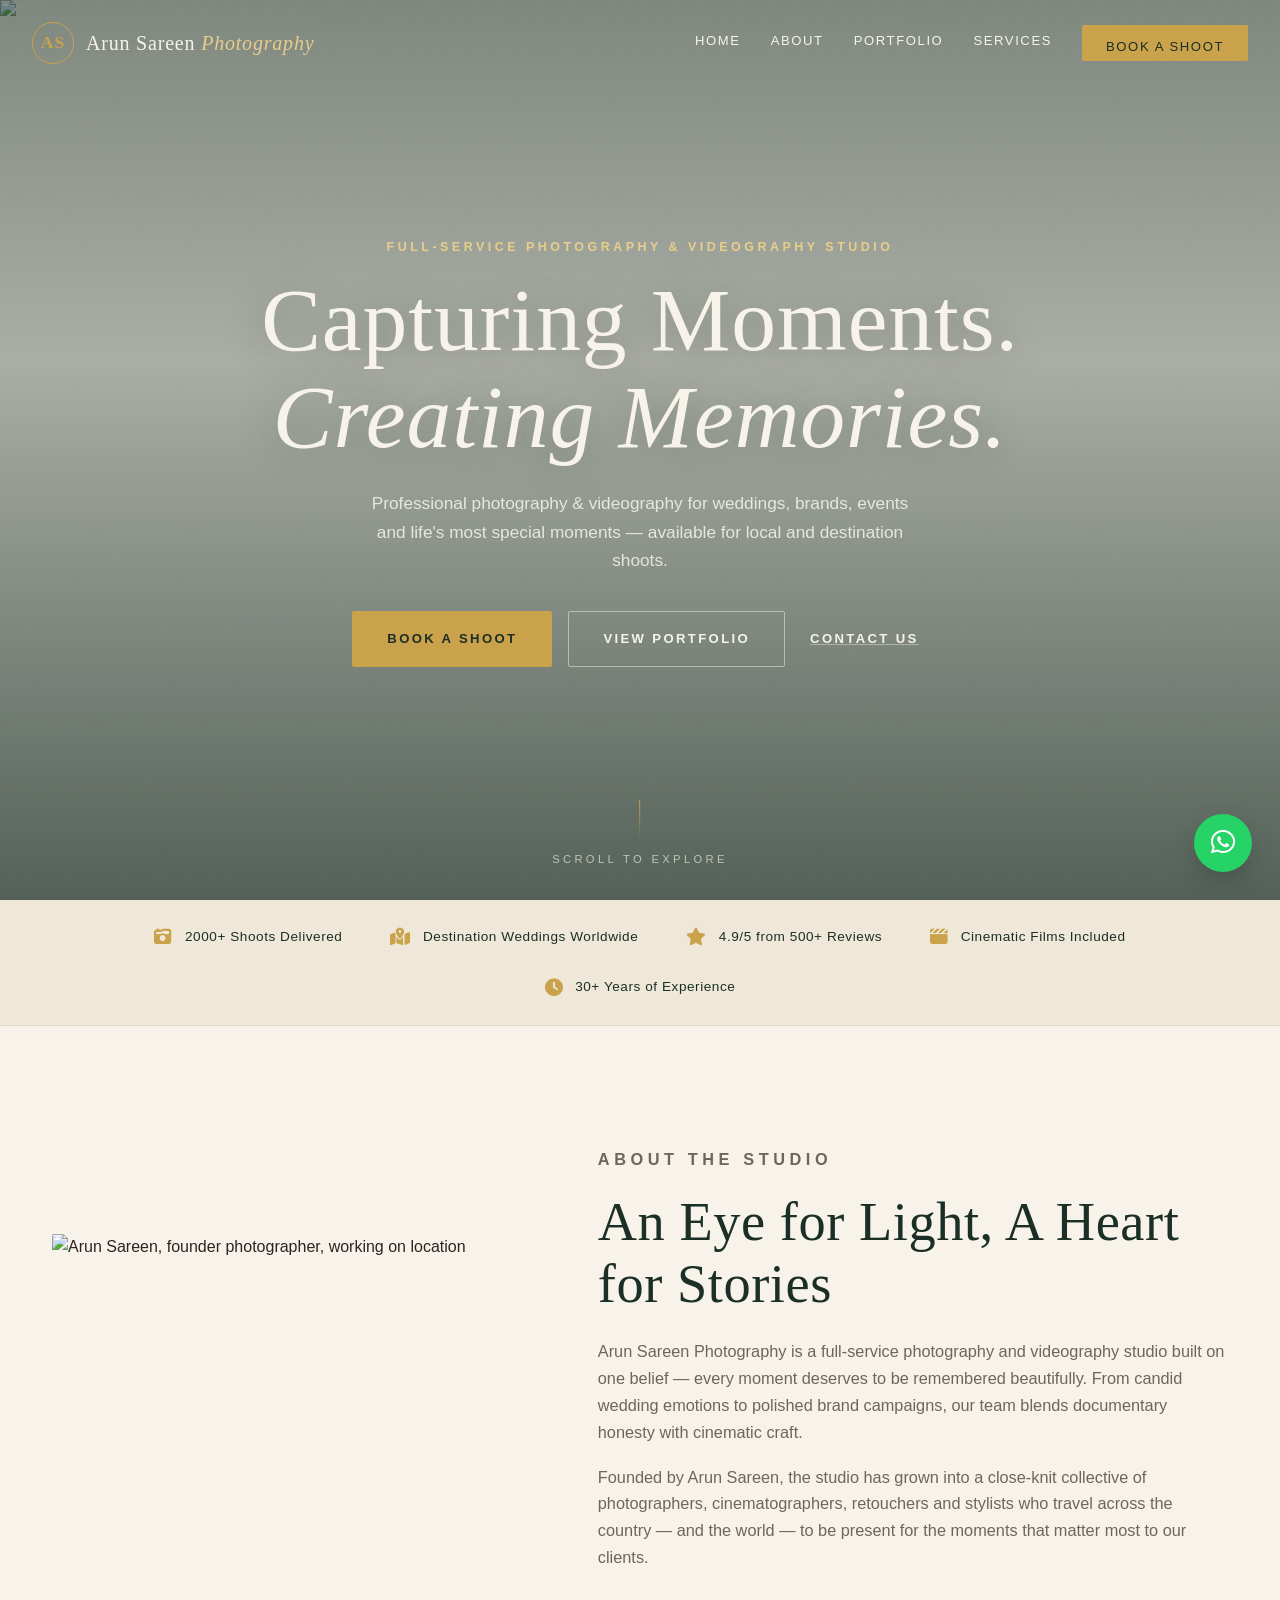
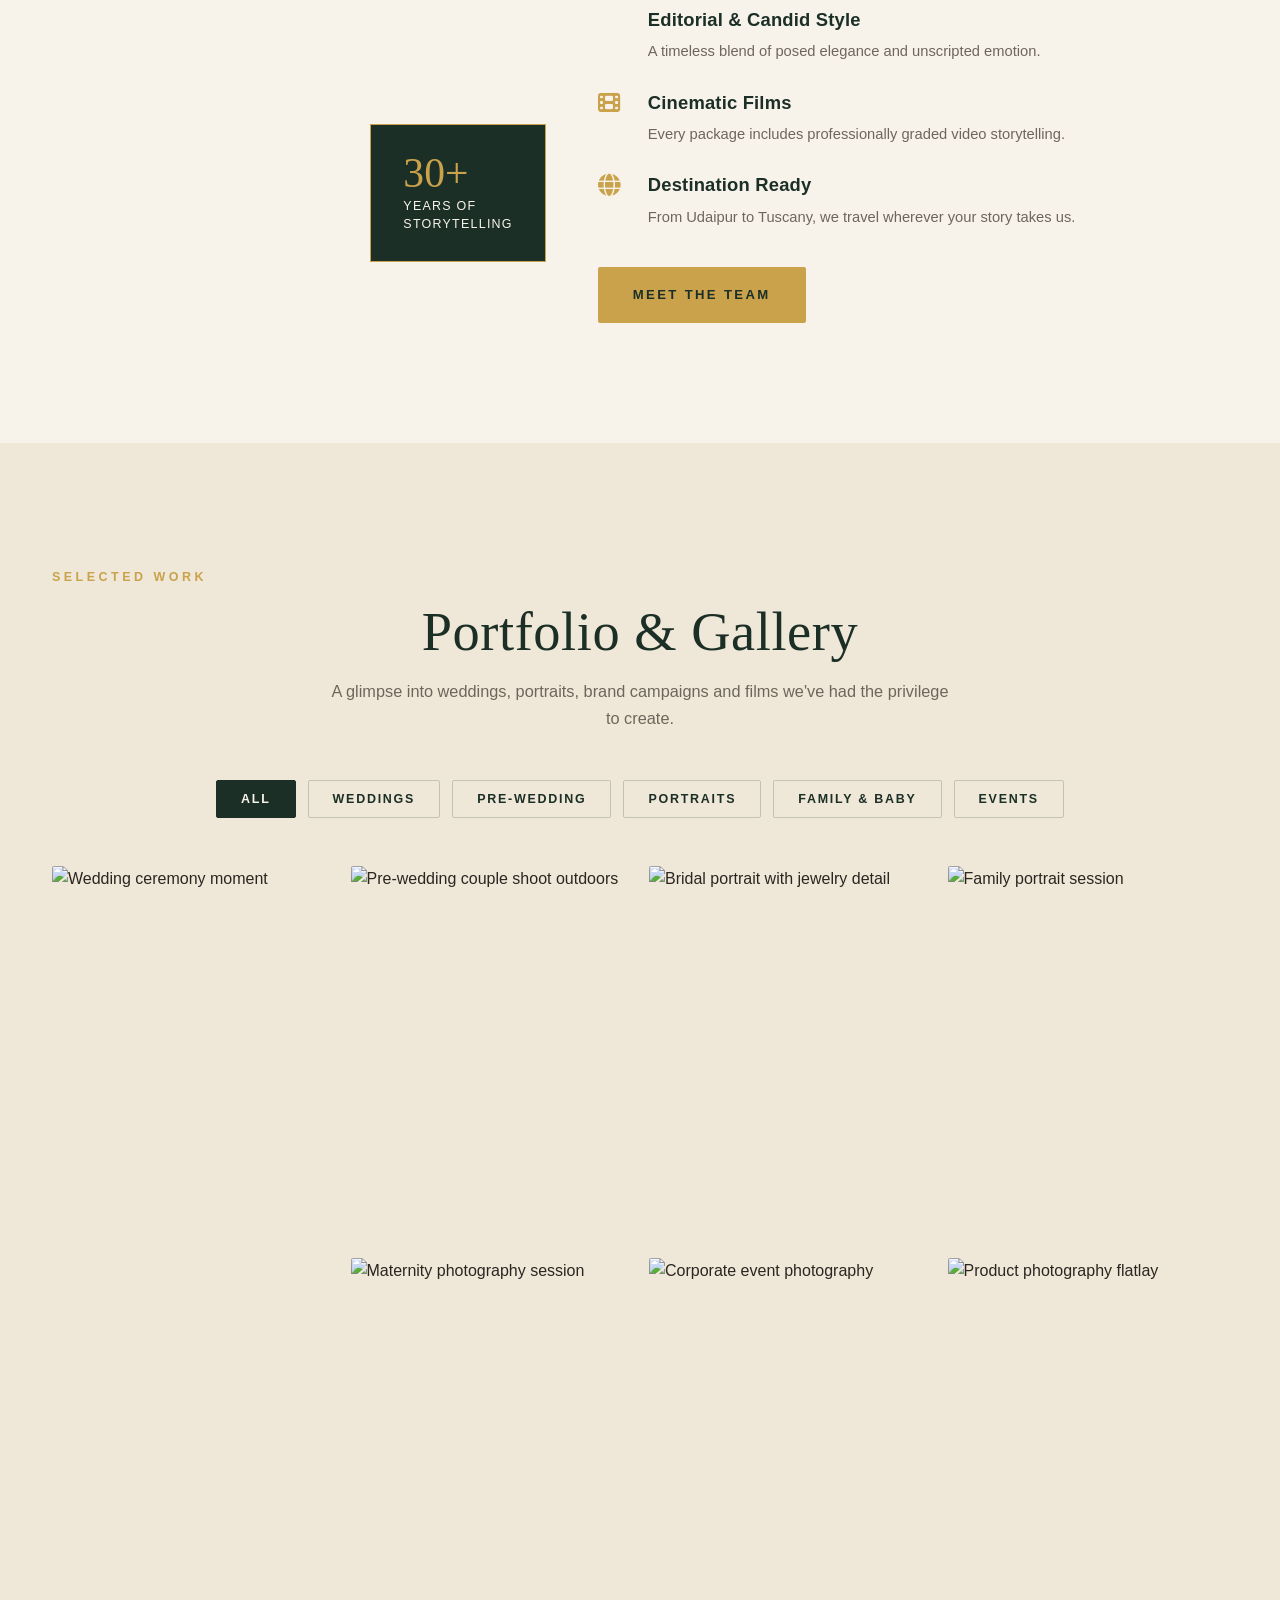
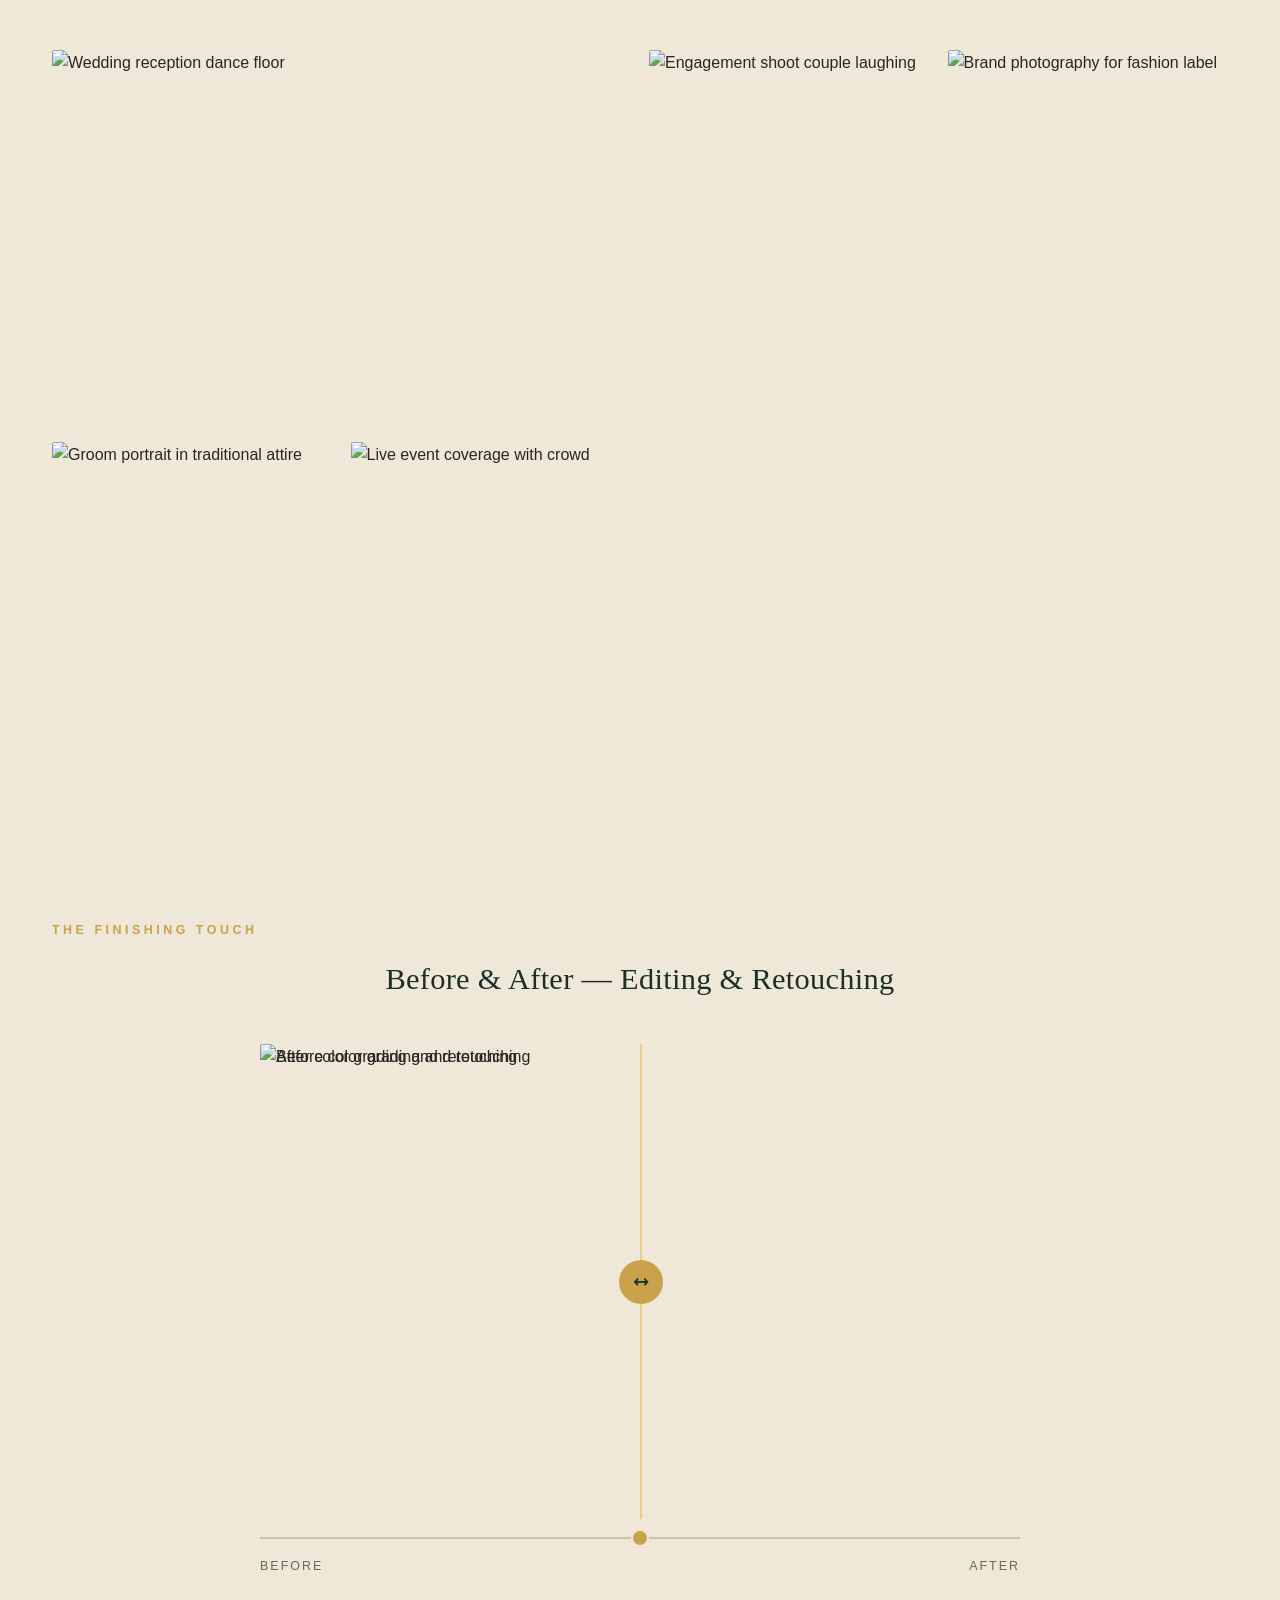
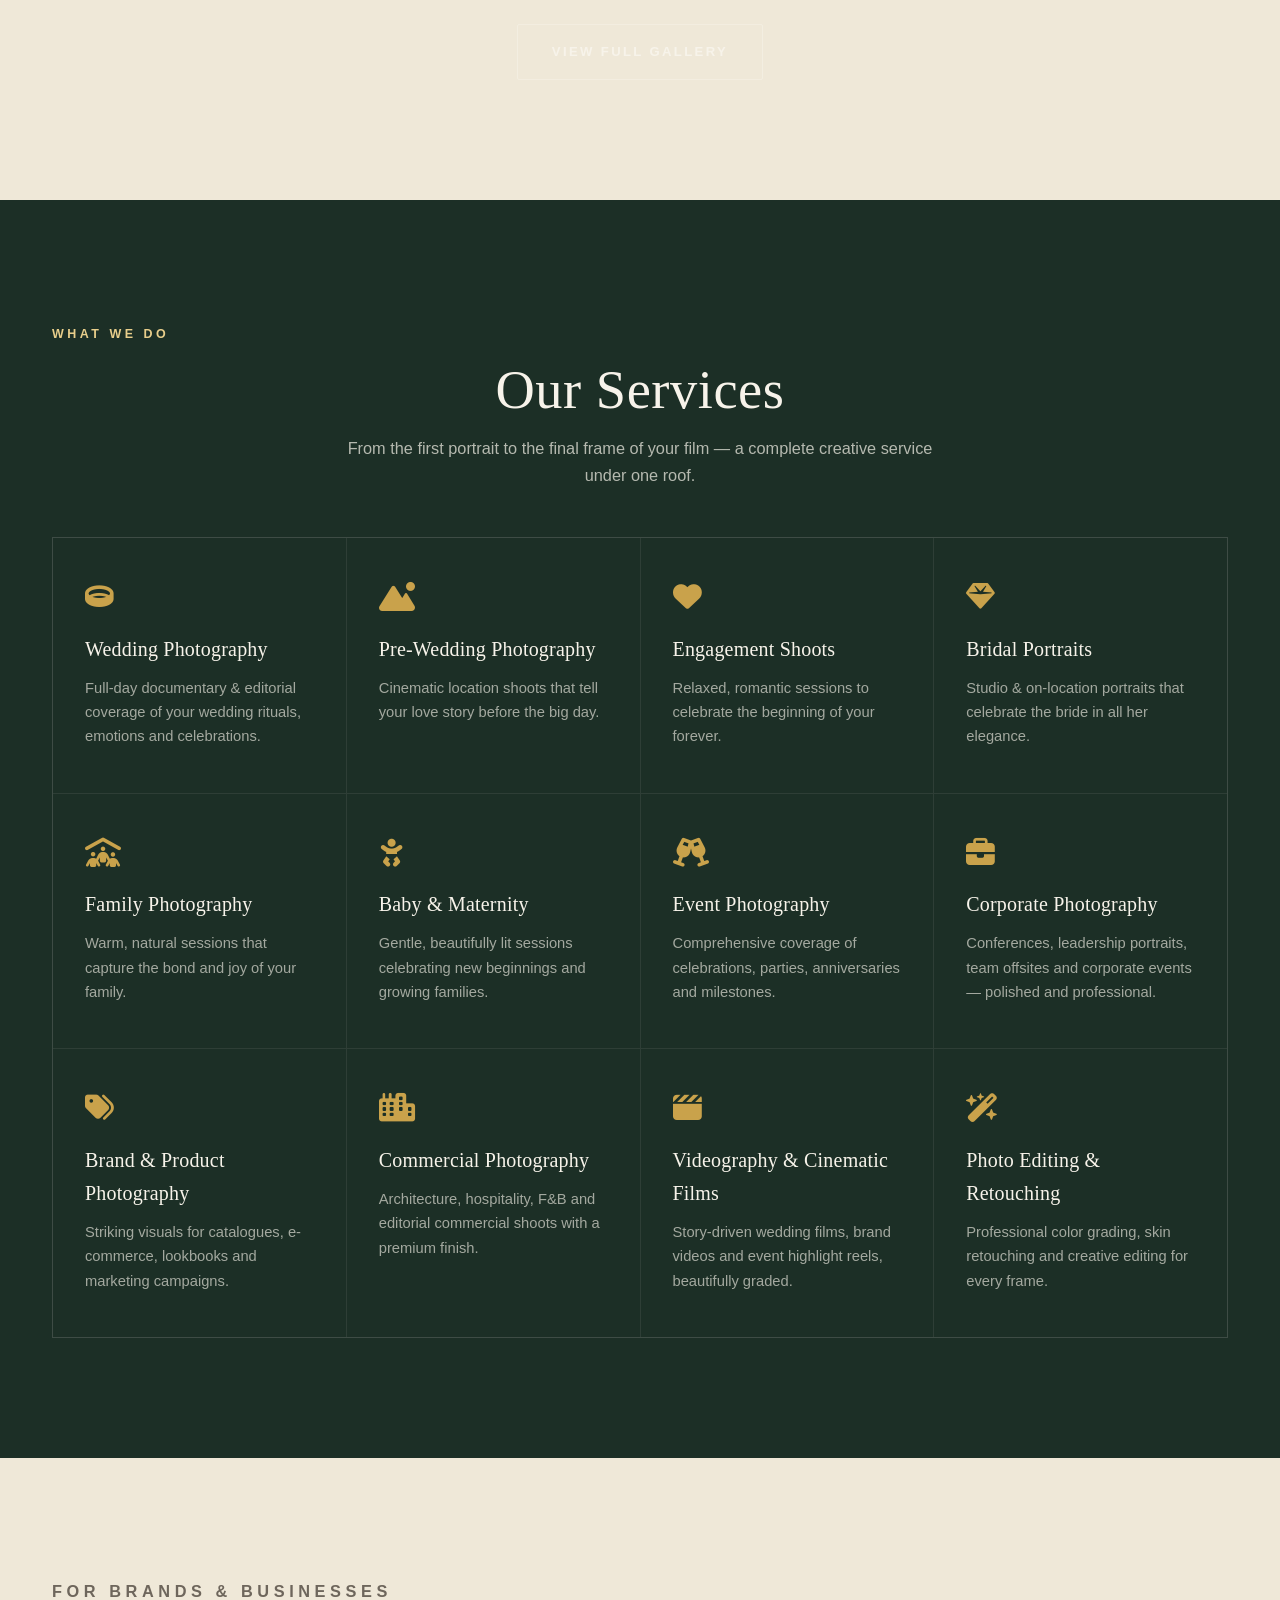
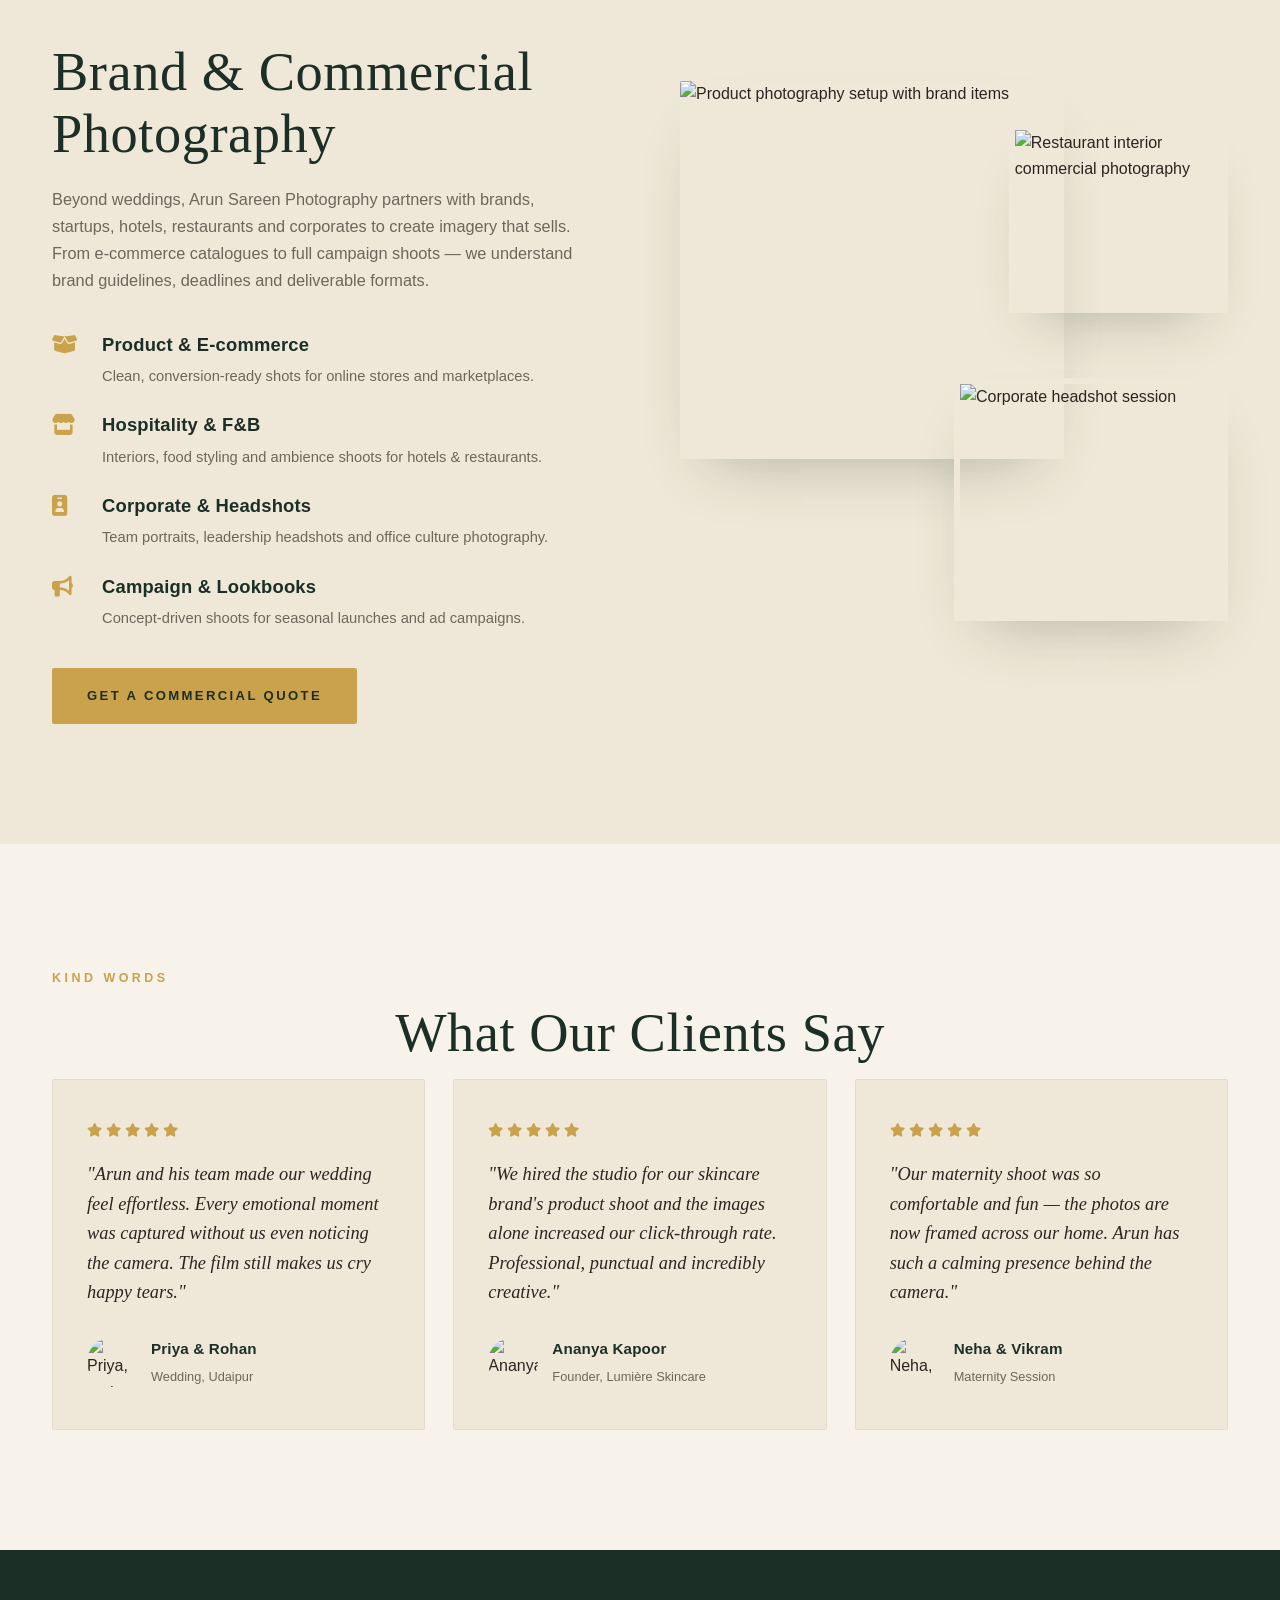
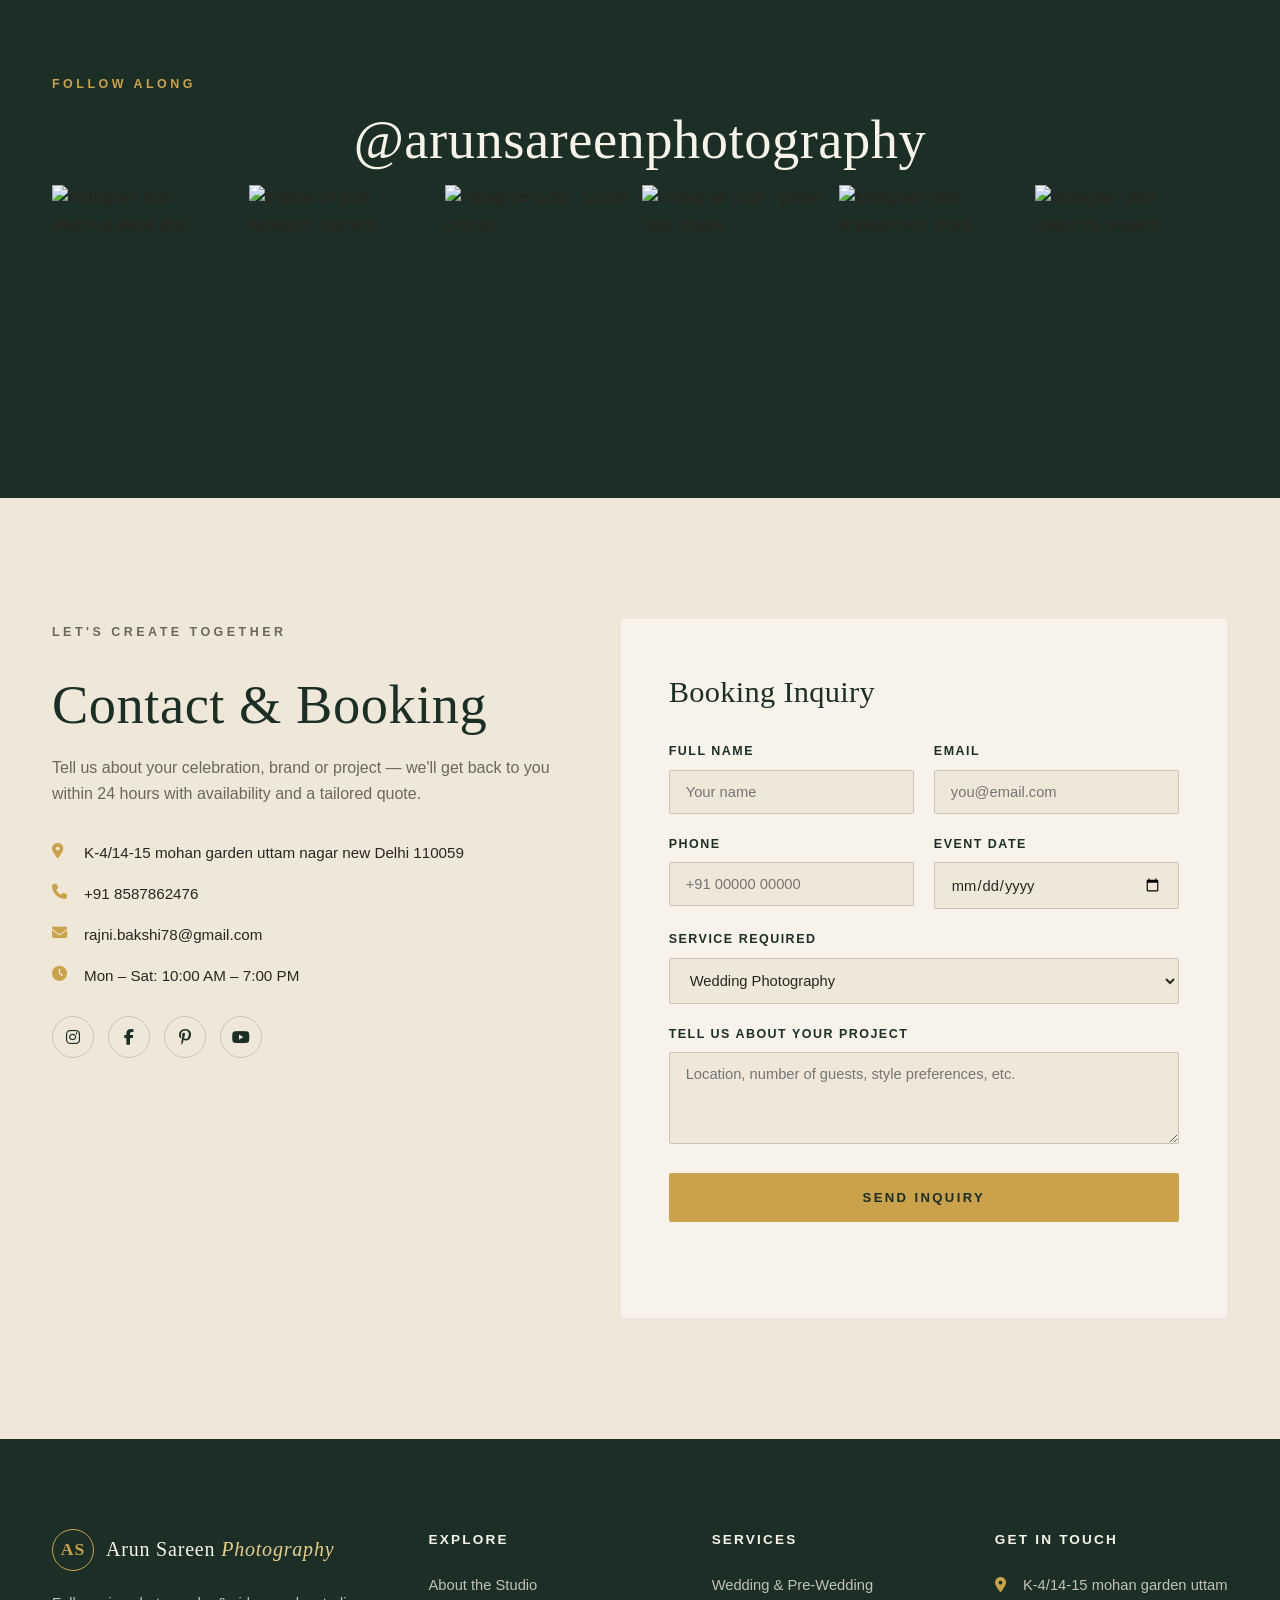
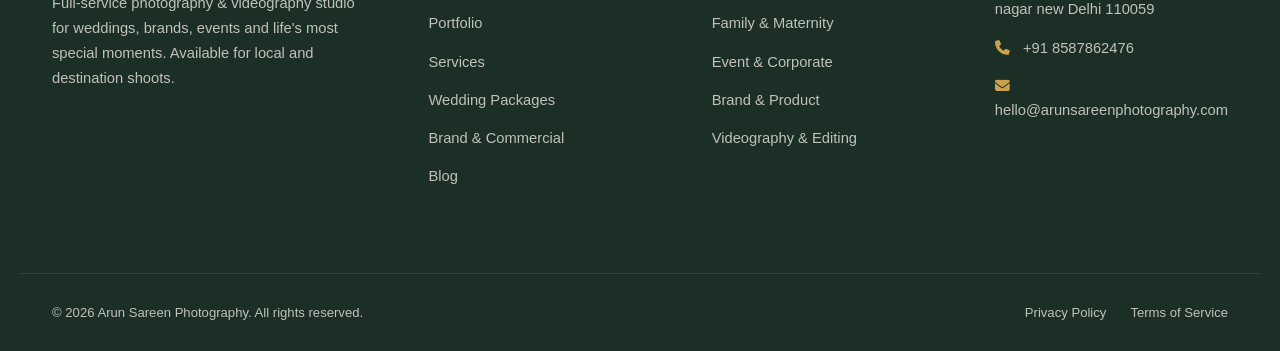
==== commit 1e45ad38: "Update fmt.Println message from 'Hello' to 'Goodbye'" ====
--- a/index.html
+++ b/index.html
@@ -112,7 +112,6 @@
       <a href="#about">About</a>
       <a href="#portfolio">Portfolio</a>
       <a href="#services">Services</a>
-      <a href="#packages">Wedding Packages</a>
       <a href="#contact" class="nav-cta">Book a Shoot</a>
     </nav>
     <button class="nav-toggle" id="navToggle" aria-label="Toggle navigation">
@@ -124,9 +123,9 @@
 <!-- ================= HOME / HERO ================= -->
 <section class="hero" id="home">
   <div class="hero-media">
-    <img src="https://images.unsplash.com/photo-1519741497674-611481863552?q=80&w=1920&auto=format&fit=crop" alt="Bride and groom embracing at golden hour" class="hero-img active" data-hero>
-    <img src="https://images.unsplash.com/photo-1606800052052-a08af7148866?q=80&w=1920&auto=format&fit=crop" alt="Elegant bridal portrait with traditional jewelry" class="hero-img" data-hero>
-    <img src="https://images.unsplash.com/photo-1542042161784-26ab9e040801?q=80&w=1920&auto=format&fit=crop" alt="Couple pre-wedding shoot in scenic landscape" class="hero-img" data-hero>
+    <img src="images/hero-background.JPG" alt="Bride and groom embracing at golden hour" class="hero-img active" data-hero>
+    <img src="images/image 2.JPG" alt="Elegant bridal portrait with traditional jewelry" class="hero-img" data-hero>
+    <img src="" alt="Couple pre-wedding shoot in scenic landscape" class="hero-img" data-hero>
     <div class="hero-overlay"></div>
     <div class="grain"></div>
   </div>
@@ -149,11 +148,11 @@
 <!-- ================= TRUST STRIP ================= -->
 <section class="trust-strip">
   <div class="trust-wrap">
-    <div class="trust-item"><i class="fa-solid fa-camera-retro"></i><span>500+ Shoots Delivered</span></div>
+    <div class="trust-item"><i class="fa-solid fa-camera-retro"></i><span>2000+ Shoots Delivered</span></div>
     <div class="trust-item"><i class="fa-solid fa-map-location-dot"></i><span>Destination Weddings Worldwide</span></div>
-    <div class="trust-item"><i class="fa-solid fa-star"></i><span>4.9/5 from 240+ Reviews</span></div>
+    <div class="trust-item"><i class="fa-solid fa-star"></i><span>4.9/5 from 500+ Reviews</span></div>
     <div class="trust-item"><i class="fa-solid fa-clapperboard"></i><span>Cinematic Films Included</span></div>
-    <div class="trust-item"><i class="fa-solid fa-clock"></i><span>14+ Years of Experience</span></div>
+    <div class="trust-item"><i class="fa-solid fa-clock"></i><span>30+ Years of Experience</span></div>
   </div>
 </section>
 
@@ -161,9 +160,9 @@
 <section class="about" id="about">
   <div class="container about-grid">
     <div class="about-media" data-aos>
-      <img src="https://images.unsplash.com/photo-1542038784456-1ea8e935640e?q=80&w=900&auto=format&fit=crop" alt="Arun Sareen, founder photographer, working on location">
+      <img src="images/image 1.JPG" alt="Arun Sareen, founder photographer, working on location">
       <div class="about-badge">
-        <span class="badge-num">14+</span>
+        <span class="badge-num">30+</span>
         <span class="badge-label">Years of<br>Storytelling</span>
       </div>
     </div>
@@ -255,8 +254,8 @@
       <h3 class="center" data-aos>Before &amp; After — Editing &amp; Retouching</h3>
       <div class="ba-slider" data-aos>
         <div class="ba-wrap" id="baWrap">
-          <img src="https://images.unsplash.com/photo-1606800052052-a08af7148866?q=80&w=1200&auto=format&fit=crop&sat=-100&con=-10" alt="Before color grading and retouching" class="ba-img ba-before">
-          <img src="https://images.unsplash.com/photo-1606800052052-a08af7148866?q=80&w=1200&auto=format&fit=crop" alt="After color grading and retouching" class="ba-img ba-after">
+          <img src="images/before edit.JPG" alt="Before color grading and retouching" class="ba-img ba-before">
+          <img src="images/after edit.JPG" alt="After color grading and retouching" class="ba-img ba-after">
           <div class="ba-divider" id="baDivider"><span><i class="fa-solid fa-arrows-left-right"></i></span></div>
         </div>
         <input type="range" min="0" max="100" value="50" id="baSlider" class="ba-range" aria-label="Drag to compare before and after">
@@ -342,63 +341,7 @@
   </div>
 </section>
 
-<!-- ================= WEDDING PACKAGES ================= -->
-<section class="packages" id="packages">
-  <div class="container">
-    <p class="eyebrow center" data-aos>Investment</p>
-    <h2 class="section-title center" data-aos>Wedding Photography Packages</h2>
-    <p class="section-sub center" data-aos>Transparent pricing crafted around how you celebrate. All packages include edited, retouched images and a cinematic highlight film.</p>
-
-    <div class="pricing-grid">
-      <div class="price-card" data-aos>
-        <h3>Essential</h3>
-        <p class="price-tag">₹85,000 <span>/ per event</span></p>
-        <p class="price-desc">For intimate ceremonies and single-day celebrations.</p>
-        <ul>
-          <li><i class="fa-solid fa-check"></i> 1 Photographer, 8 Hours Coverage</li>
-          <li><i class="fa-solid fa-check"></i> 300+ Edited High-Resolution Photos</li>
-          <li><i class="fa-solid fa-check"></i> 2-Minute Highlight Film</li>
-          <li><i class="fa-solid fa-check"></i> Online Private Gallery</li>
-          <li class="muted"><i class="fa-solid fa-xmark"></i> Drone Coverage</li>
-          <li class="muted"><i class="fa-solid fa-xmark"></i> Pre-Wedding Shoot</li>
-        </ul>
-        <a href="#contact" class="btn btn-outline-dark">Enquire Now</a>
-      </div>
-
-      <div class="price-card featured" data-aos>
-        <span class="badge-popular">Most Popular</span>
-        <h3>Signature</h3>
-        <p class="price-tag">₹1,85,000 <span>/ per event</span></p>
-        <p class="price-desc">For full wedding functions across 2–3 days.</p>
-        <ul>
-          <li><i class="fa-solid fa-check"></i> 2 Photographers + 1 Cinematographer</li>
-          <li><i class="fa-solid fa-check"></i> 800+ Edited High-Resolution Photos</li>
-          <li><i class="fa-solid fa-check"></i> 5-Minute Cinematic Film + Teaser Reel</li>
-          <li><i class="fa-solid fa-check"></i> Drone Coverage Included</li>
-          <li><i class="fa-solid fa-check"></i> 1 Pre-Wedding Shoot (Half-Day)</li>
-          <li><i class="fa-solid fa-check"></i> Premium Photo Album</li>
-        </ul>
-        <a href="#contact" class="btn btn-gold">Enquire Now</a>
-      </div>
-
-      <div class="price-card" data-aos>
-        <h3>Destination</h3>
-        <p class="price-tag">Custom <span>/ tailored quote</span></p>
-        <p class="price-desc">For multi-day destination weddings, anywhere in the world.</p>
-        <ul>
-          <li><i class="fa-solid fa-check"></i> Full Team — Photo, Film &amp; Drone</li>
-          <li><i class="fa-solid fa-check"></i> Unlimited Edited Photos</li>
-          <li><i class="fa-solid fa-check"></i> Feature Film + Social Edits</li>
-          <li><i class="fa-solid fa-check"></i> Pre-Wedding Shoot at Destination</li>
-          <li><i class="fa-solid fa-check"></i> Dedicated Trip Coordinator</li>
-          <li><i class="fa-solid fa-check"></i> Luxury Album &amp; Frames</li>
-        </ul>
-        <a href="#contact" class="btn btn-outline-dark">Request a Quote</a>
-      </div>
-    </div>
-    <p class="price-note center">* Prices are starting indicative rates and vary based on location, duration and team size. Add-ons such as albums, extra hours and second-day coverage are available across all packages.</p>
-  </div>
-</section>
+
 
 <!-- ================= BRAND & COMMERCIAL ================= -->
 <section class="commercial" id="commercial">
@@ -465,7 +408,7 @@
     <p class="eyebrow center" data-aos>Follow Along</p>
     <h2 class="section-title center" data-aos>@arunsareenphotography</h2>
     <div class="insta-grid">
-      <a href="#" class="insta-item" data-aos><img src="https://images.unsplash.com/photo-1606216794074-735e91aa2c92?q=80&w=400&auto=format&fit=crop" alt="Instagram post - wedding detail shot"><i class="fa-brands fa-instagram"></i></a>
+      <a href="https://www.instagram.com/p/DWlQL4Yk1SR/?utm_source=ig_web_copy_link&igsh=MzRlODBiNWFlZA==" class="insta-item" data-aos><img src="https://images.unsplash.com/photo-1606216794074-735e91aa2c92?q=80&w=400&auto=format&fit=crop" alt="Instagram post - wedding detail shot"><i class="fa-brands fa-instagram"></i></a>
       <a href="#" class="insta-item" data-aos><img src="https://images.unsplash.com/photo-1465495976277-4387d4b0b4c6?q=80&w=400&auto=format&fit=crop" alt="Instagram post - reception moment"><i class="fa-brands fa-instagram"></i></a>
       <a href="#" class="insta-item" data-aos><img src="https://images.unsplash.com/photo-1469371670807-013ccf25f16a?q=80&w=400&auto=format&fit=crop" alt="Instagram post - couple portrait"><i class="fa-brands fa-instagram"></i></a>
       <a href="#" class="insta-item" data-aos><img src="https://images.unsplash.com/photo-1519741497674-611481863552?q=80&w=400&auto=format&fit=crop" alt="Instagram post - golden hour couple"><i class="fa-brands fa-instagram"></i></a>
@@ -483,16 +426,16 @@
       <h2>Contact &amp; Booking</h2>
       <p>Tell us about your celebration, brand or project — we'll get back to you within 24 hours with availability and a tailored quote.</p>
       <ul class="contact-details">
-        <li><i class="fa-solid fa-location-dot"></i> Studio 12, Galleria Market, DLF Phase IV, Gurugram, Haryana</li>
-        <li><i class="fa-solid fa-phone"></i> +91 98765 43210</li>
-        <li><i class="fa-solid fa-envelope"></i> hello@arunsareenphotography.com</li>
+        <li><i class="fa-solid fa-location-dot"></i>  K-4/14-15 mohan garden uttam nagar new Delhi 110059</li>
+        <li><i class="fa-solid fa-phone"></i> +91 8587862476</li>
+        <li><i class="fa-solid fa-envelope"></i>rajni.bakshi78@gmail.com</li>
         <li><i class="fa-solid fa-clock"></i> Mon – Sat: 10:00 AM – 7:00 PM</li>
       </ul>
       <div class="social-row">
-        <a href="#" aria-label="Instagram"><i class="fa-brands fa-instagram"></i></a>
-        <a href="#" aria-label="Facebook"><i class="fa-brands fa-facebook-f"></i></a>
-        <a href="#" aria-label="Pinterest"><i class="fa-brands fa-pinterest-p"></i></a>
-        <a href="#" aria-label="YouTube"><i class="fa-brands fa-youtube"></i></a>
+        <a href="https://www.instagram.com/arunsareenphotography" aria-label="Instagram"><i class="fa-brands fa-instagram"></i></a>
+        <a href="https://www.facebook.com/arunsareenphotography" aria-label="Facebook"><i class="fa-brands fa-facebook-f"></i></a>
+        <a href="https://www.pinterest.com/arunsareenphotography" aria-label="Pinterest"><i class="fa-brands fa-pinterest-p"></i></a>
+        <a href="https://www.youtube.com/channel/UCoJv6jX8vZ1XQzQZQZQZQZQ" aria-label="YouTube"><i class="fa-brands fa-youtube"></i></a>
       </div>
       <div class="map-embed">
         <iframe src="https://maps.google.com/maps?q=DLF%20Phase%20IV%2C%20Gurugram&t=&z=13&ie=UTF8&iwloc=&output=embed" width="100%" height="220" style="border:0;" loading="lazy" title="Studio location map"></iframe>
@@ -583,8 +526,8 @@
     </div>
     <div class="footer-col">
       <h4>Get in Touch</h4>
-      <a href="#contact"><i class="fa-solid fa-location-dot"></i> DLF Phase IV, Gurugram</a>
-      <a href="tel:+919876543210"><i class="fa-solid fa-phone"></i> +91 98765 43210</a>
+      <a href="#contact"><i class="fa-solid fa-location-dot"></i> K-4/14-15 mohan garden uttam nagar new Delhi 110059</a>
+      <a href="tel:+918587862476"><i class="fa-solid fa-phone"></i> +91 8587862476</a>
       <a href="mailto:hello@arunsareenphotography.com"><i class="fa-solid fa-envelope"></i> hello@arunsareenphotography.com</a>
     </div>
   </div>
@@ -595,7 +538,7 @@
 </footer>
 
 <!-- ================= FLOATING WHATSAPP ================= -->
-<a href="https://wa.me/919876543210?text=Hi%20Arun%20Sareen%20Photography%2C%20I'd%20like%20to%20enquire%20about%20a%20shoot." target="_blank" class="whatsapp-float" aria-label="Chat on WhatsApp">
+<a href="https://wa.me/918587862476?text=Hi%20Arun%20Sareen%20Photography%2C%20I'd%20like%20to%20enquire%20about%20a%20shoot." target="_blank" class="whatsapp-float" aria-label="Chat on WhatsApp">
   <i class="fa-brands fa-whatsapp"></i>
 </a>
 
--- a/style.css
+++ b/style.css
@@ -0,0 +1,1282 @@
+/* ============================================
+   ARUN SAREEN PHOTOGRAPHY — STYLESHEET
+   Palette: Ivory #F7F3EA | Forest #1C2F26 | Gold #C9A24B | Espresso #2B2521
+   Type: Cormorant Garamond (display) + Outfit (body/UI)
+============================================ */
+
+:root {
+  --ivory: #F7F3EA;
+  --ivory-2: #EFE8D8;
+  --forest: #1C2F26;
+  --forest-2: #233B30;
+  --gold: #C9A24B;
+  --gold-light: #E8CE8B;
+  --espresso: #2B2521;
+  --text-muted: #6E665C;
+  --white: #FFFFFF;
+
+  --font-display: 'Cormorant Garamond', serif;
+  --font-body: 'Outfit', sans-serif;
+
+  --radius: 2px;
+  --transition: 0.5s cubic-bezier(0.22, 1, 0.36, 1);
+}
+
+* { margin: 0; padding: 0; box-sizing: border-box; }
+
+html { scroll-behavior: smooth; }
+
+body {
+  font-family: var(--font-body);
+  background: var(--ivory);
+  color: var(--espresso);
+  line-height: 1.65;
+  font-weight: 300;
+  overflow-x: hidden;
+}
+
+img { display: block; max-width: 100%; }
+
+a { text-decoration: none; color: inherit; }
+
+.container {
+  max-width: 1240px;
+  margin: 0 auto;
+  padding: 0 32px;
+}
+
+.italic { font-style: italic; font-weight: 300; }
+
+/* ===================== TYPE SCALE ===================== */
+h1, h2, h3, h4 {
+  font-family: var(--font-display);
+  font-weight: 500;
+  letter-spacing: 0.01em;
+  color: var(--forest);
+}
+
+h1 { font-size: clamp(2.8rem, 7vw, 5.6rem); line-height: 1.08; font-weight: 400; }
+h2 { font-size: clamp(2.2rem, 4.5vw, 3.4rem); line-height: 1.15; }
+h3 { font-size: clamp(1.4rem, 2.5vw, 1.9rem); }
+h4 { font-size: 1.15rem; font-weight: 600; font-family: var(--font-body); color: var(--forest); }
+
+.eyebrow {
+  font-family: var(--font-body);
+  font-size: 0.78rem;
+  letter-spacing: 0.28em;
+  text-transform: uppercase;
+  color: var(--gold);
+  font-weight: 600;
+  margin-bottom: 14px;
+  display: inline-block;
+}
+
+.section-title { margin-bottom: 14px; }
+.section-title.light { color: var(--ivory); }
+.section-sub {
+  max-width: 620px;
+  color: var(--text-muted);
+  font-size: 1.02rem;
+  margin-bottom: 48px;
+}
+.section-sub.light { color: rgba(247,243,234,0.7); }
+
+.center { text-align: center; margin-left: auto; margin-right: auto; }
+
+/* ===================== SCROLL REVEAL ===================== */
+[data-aos] {
+  opacity: 0;
+  transform: translateY(28px);
+  transition: opacity 0.9s cubic-bezier(0.22,1,0.36,1), transform 0.9s cubic-bezier(0.22,1,0.36,1);
+}
+[data-aos].in-view {
+  opacity: 1;
+  transform: translateY(0);
+}
+
+@media (prefers-reduced-motion: reduce) {
+  [data-aos] { opacity: 1; transform: none; transition: none; }
+  html { scroll-behavior: auto; }
+}
+
+/* ===================== BUTTONS ===================== */
+.btn {
+  display: inline-flex;
+  align-items: center;
+  justify-content: center;
+  gap: 10px;
+  padding: 16px 34px;
+  font-family: var(--font-body);
+  font-size: 0.82rem;
+  font-weight: 600;
+  letter-spacing: 0.18em;
+  text-transform: uppercase;
+  border-radius: var(--radius);
+  border: 1px solid transparent;
+  cursor: pointer;
+  transition: var(--transition);
+  white-space: nowrap;
+}
+
+.btn-gold {
+  background: var(--gold);
+  color: var(--forest);
+}
+.btn-gold:hover {
+  background: var(--gold-light);
+  transform: translateY(-2px);
+  box-shadow: 0 10px 30px -10px rgba(201,162,75,0.6);
+}
+
+.btn-outline {
+  border-color: rgba(247,243,234,0.5);
+  color: var(--ivory);
+  background: transparent;
+}
+.btn-outline:hover {
+  background: rgba(247,243,234,0.12);
+  border-color: var(--ivory);
+}
+
+.btn-outline-dark {
+  border-color: var(--forest);
+  color: var(--forest);
+  background: transparent;
+}
+.btn-outline-dark:hover {
+  background: var(--forest);
+  color: var(--ivory);
+}
+
+.btn-ghost {
+  color: var(--ivory);
+  background: transparent;
+  border-color: transparent;
+  text-decoration: underline;
+  text-decoration-color: rgba(247,243,234,0.4);
+  padding: 16px 8px;
+}
+.btn-ghost:hover { text-decoration-color: var(--gold); color: var(--gold-light); }
+
+.full-width { width: 100%; }
+
+/* ===================== PRELOADER ===================== */
+.preloader {
+  position: fixed;
+  inset: 0;
+  background: var(--forest);
+  z-index: 9999;
+  display: flex;
+  align-items: center;
+  justify-content: center;
+  transition: opacity 0.6s ease, visibility 0.6s ease;
+}
+.preloader.hidden { opacity: 0; visibility: hidden; }
+
+.preloader-mark {
+  position: relative;
+  padding: 28px 50px;
+}
+.preloader-text {
+  font-family: var(--font-display);
+  color: var(--ivory);
+  letter-spacing: 0.35em;
+  font-size: 1.1rem;
+  font-weight: 400;
+}
+.frame-corner {
+  position: absolute;
+  width: 22px;
+  height: 22px;
+  border: 1.5px solid var(--gold);
+}
+.frame-corner.tl { top: 0; left: 0; border-right: none; border-bottom: none; }
+.frame-corner.tr { top: 0; right: 0; border-left: none; border-bottom: none; }
+.frame-corner.bl { bottom: 0; left: 0; border-right: none; border-top: none; }
+.frame-corner.br { bottom: 0; right: 0; border-left: none; border-top: none; }
+
+/* ===================== HEADER / NAV ===================== */
+.site-header {
+  position: fixed;
+  top: 0;
+  left: 0;
+  right: 0;
+  z-index: 1000;
+  transition: var(--transition);
+  padding: 22px 0;
+}
+.site-header.scrolled {
+  background: rgba(28,47,38,0.92);
+  backdrop-filter: blur(10px);
+  padding: 14px 0;
+  box-shadow: 0 4px 30px -10px rgba(0,0,0,0.3);
+}
+
+.nav-wrap {
+  max-width: 1320px;
+  margin: 0 auto;
+  padding: 0 32px;
+  display: flex;
+  align-items: center;
+  justify-content: space-between;
+}
+
+.logo {
+  display: flex;
+  align-items: center;
+  gap: 12px;
+}
+.logo-mark {
+  font-family: var(--font-display);
+  font-size: 1.1rem;
+  font-weight: 600;
+  width: 42px;
+  height: 42px;
+  border: 1px solid var(--gold);
+  border-radius: 50%;
+  display: flex;
+  align-items: center;
+  justify-content: center;
+  color: var(--gold);
+  letter-spacing: 0.05em;
+}
+.logo-text {
+  font-family: var(--font-display);
+  font-size: 1.25rem;
+  color: var(--ivory);
+  letter-spacing: 0.04em;
+}
+.logo-text em { color: var(--gold-light); font-style: italic; }
+
+.main-nav {
+  display: flex;
+  align-items: center;
+  gap: 30px;
+}
+.main-nav a {
+  font-size: 0.82rem;
+  letter-spacing: 0.12em;
+  text-transform: uppercase;
+  color: var(--ivory);
+  font-weight: 500;
+  position: relative;
+  padding-bottom: 4px;
+  transition: color 0.3s ease;
+}
+.main-nav a:not(.nav-cta)::after {
+  content: '';
+  position: absolute;
+  left: 0; bottom: -2px;
+  width: 0; height: 1px;
+  background: var(--gold);
+  transition: width 0.3s ease;
+}
+.main-nav a:not(.nav-cta):hover { color: var(--gold-light); }
+.main-nav a:not(.nav-cta):hover::after { width: 100%; }
+
+.nav-cta {
+  background: var(--gold);
+  color: var(--forest) !important;
+  padding: 11px 24px;
+  border-radius: var(--radius);
+  font-weight: 600;
+  transition: var(--transition);
+}
+.nav-cta:hover {
+  background: var(--gold-light);
+  transform: translateY(-2px);
+}
+
+.nav-toggle {
+  display: none;
+  flex-direction: column;
+  gap: 5px;
+  background: none;
+  border: none;
+  cursor: pointer;
+  padding: 8px;
+}
+.nav-toggle span {
+  display: block;
+  width: 26px;
+  height: 1.5px;
+  background: var(--ivory);
+  transition: var(--transition);
+}
+
+/* ===================== HERO ===================== */
+.hero {
+  position: relative;
+  height: 100vh;
+  min-height: 640px;
+  display: flex;
+  flex-direction: column;
+  align-items: center;
+  justify-content: center;
+  overflow: hidden;
+  color: var(--ivory);
+}
+
+.hero-media {
+  position: absolute;
+  inset: 0;
+  z-index: 0;
+}
+.hero-img {
+  position: absolute;
+  inset: 0;
+  width: 100%;
+  height: 100%;
+  object-fit: cover;
+  opacity: 0;
+  transform: scale(1.08);
+  transition: opacity 2s ease, transform 8s ease;
+}
+.hero-img.active {
+  opacity: 1;
+  transform: scale(1);
+}
+
+.hero-overlay {
+  position: absolute;
+  inset: 0;
+  background: linear-gradient(180deg, rgba(28,47,38,0.55) 0%, rgba(28,47,38,0.35) 40%, rgba(28,47,38,0.75) 100%);
+  z-index: 1;
+}
+
+.grain {
+  position: absolute;
+  inset: 0;
+  z-index: 2;
+  opacity: 0.05;
+  mix-blend-mode: overlay;
+  background-image: url("data:image/svg+xml,%3Csvg xmlns='http://www.w3.org/2000/svg' width='100' height='100'%3E%3Cfilter id='n'%3E%3CfeTurbulence type='fractalNoise' baseFrequency='0.9' numOctaves='3' stitchTiles='stitch'/%3E%3C/filter%3E%3Crect width='100%25' height='100%25' filter='url(%23n)'/%3E%3C/svg%3E");
+  pointer-events: none;
+}
+
+.hero-content {
+  position: relative;
+  z-index: 3;
+  text-align: center;
+  max-width: 880px;
+  padding: 0 24px;
+}
+.hero-content .eyebrow {
+  color: var(--gold-light);
+}
+.hero-content h1 {
+  color: var(--ivory);
+  margin-bottom: 24px;
+  text-shadow: 0 4px 40px rgba(0,0,0,0.25);
+}
+.hero-sub {
+  font-size: 1.08rem;
+  max-width: 540px;
+  margin: 0 auto 36px;
+  color: rgba(247,243,234,0.85);
+  font-weight: 300;
+}
+.hero-actions {
+  display: flex;
+  flex-wrap: wrap;
+  gap: 16px;
+  justify-content: center;
+}
+
+.hero-scroll {
+  position: absolute;
+  bottom: 32px;
+  left: 50%;
+  transform: translateX(-50%);
+  z-index: 3;
+  display: flex;
+  flex-direction: column;
+  align-items: center;
+  gap: 10px;
+  color: rgba(247,243,234,0.65);
+}
+.hero-scroll span {
+  width: 1px;
+  height: 40px;
+  background: linear-gradient(180deg, var(--gold) 0%, transparent 100%);
+  animation: scrollPulse 2.4s ease infinite;
+}
+.hero-scroll p {
+  font-size: 0.7rem;
+  letter-spacing: 0.3em;
+  text-transform: uppercase;
+}
+@keyframes scrollPulse {
+  0%, 100% { transform: scaleY(0.6); opacity: 0.4; }
+  50% { transform: scaleY(1); opacity: 1; }
+}
+
+/* ===================== TRUST STRIP ===================== */
+.trust-strip {
+  background: var(--ivory-2);
+  border-bottom: 1px solid rgba(28,47,38,0.08);
+}
+.trust-wrap {
+  max-width: 1240px;
+  margin: 0 auto;
+  padding: 26px 32px;
+  display: flex;
+  flex-wrap: wrap;
+  gap: 28px 48px;
+  justify-content: center;
+  align-items: center;
+}
+.trust-item {
+  display: flex;
+  align-items: center;
+  gap: 12px;
+  font-size: 0.85rem;
+  font-weight: 500;
+  color: var(--forest);
+  letter-spacing: 0.04em;
+}
+.trust-item i { color: var(--gold); font-size: 1.1rem; }
+
+/* ===================== ABOUT ===================== */
+.about { padding: 120px 0; background: var(--ivory); }
+
+.about-grid {
+  display: grid;
+  grid-template-columns: 0.85fr 1.15fr;
+  gap: 80px;
+  align-items: center;
+}
+
+.about-media {
+  position: relative;
+}
+.about-media img {
+  width: 100%;
+  height: 600px;
+  object-fit: cover;
+  border-radius: var(--radius);
+}
+.about-badge {
+  position: absolute;
+  bottom: -28px;
+  right: -28px;
+  background: var(--forest);
+  color: var(--ivory);
+  padding: 28px 32px;
+  display: flex;
+  flex-direction: column;
+  align-items: flex-start;
+  gap: 4px;
+  border: 1px solid var(--gold);
+}
+.badge-num {
+  font-family: var(--font-display);
+  font-size: 2.6rem;
+  color: var(--gold);
+  font-weight: 500;
+  line-height: 1;
+}
+.badge-label {
+  font-size: 0.78rem;
+  letter-spacing: 0.1em;
+  text-transform: uppercase;
+  line-height: 1.4;
+}
+
+.about-copy h2 { margin-bottom: 22px; }
+.about-copy p { color: var(--text-muted); margin-bottom: 18px; font-size: 1.02rem; }
+
+.about-points {
+  display: flex;
+  flex-direction: column;
+  gap: 24px;
+  margin: 34px 0 38px;
+}
+.point {
+  display: flex;
+  gap: 20px;
+  align-items: flex-start;
+}
+.point i {
+  font-size: 1.4rem;
+  color: var(--gold);
+  margin-top: 4px;
+  flex-shrink: 0;
+  width: 30px;
+}
+.point h4 { margin-bottom: 4px; }
+.point p { font-size: 0.92rem; margin-bottom: 0; color: var(--text-muted); }
+
+/* ===================== PORTFOLIO ===================== */
+.portfolio { padding: 120px 0; background: var(--ivory-2); }
+
+.filter-bar {
+  display: flex;
+  flex-wrap: wrap;
+  justify-content: center;
+  gap: 12px;
+  margin-bottom: 48px;
+}
+.filter-btn {
+  font-family: var(--font-body);
+  font-size: 0.78rem;
+  letter-spacing: 0.14em;
+  text-transform: uppercase;
+  font-weight: 600;
+  padding: 11px 24px;
+  border: 1px solid rgba(28,47,38,0.2);
+  background: transparent;
+  color: var(--forest);
+  border-radius: var(--radius);
+  cursor: pointer;
+  transition: var(--transition);
+}
+.filter-btn:hover { border-color: var(--gold); color: var(--gold); }
+.filter-btn.active {
+  background: var(--forest);
+  border-color: var(--forest);
+  color: var(--ivory);
+}
+
+.gallery-grid {
+  display: grid;
+  grid-template-columns: repeat(4, 1fr);
+  gap: 18px;
+}
+.gallery-item {
+  position: relative;
+  overflow: hidden;
+  border-radius: var(--radius);
+  aspect-ratio: 3/4;
+  cursor: pointer;
+  transition: var(--transition);
+}
+.gallery-item:nth-child(4n+1) { grid-row: span 2; aspect-ratio: 3/5; }
+
+.gallery-item.hide { display: none; }
+
+.gallery-item img {
+  width: 100%;
+  height: 100%;
+  object-fit: cover;
+  transition: transform 1s cubic-bezier(0.22,1,0.36,1);
+}
+.gallery-item:hover img { transform: scale(1.06); }
+
+.gallery-item::before,
+.gallery-item::after {
+  content: '';
+  position: absolute;
+  width: 28px;
+  height: 28px;
+  border: 1.5px solid var(--gold-light);
+  opacity: 0;
+  transition: var(--transition);
+  z-index: 2;
+}
+.gallery-item::before { top: 14px; left: 14px; border-right: none; border-bottom: none; }
+.gallery-item::after { bottom: 14px; right: 14px; border-left: none; border-top: none; }
+.gallery-item:hover::before,
+.gallery-item:hover::after { opacity: 1; }
+
+.gallery-item figcaption {
+  position: absolute;
+  inset: 0;
+  display: flex;
+  flex-direction: column;
+  justify-content: flex-end;
+  padding: 24px;
+  background: linear-gradient(180deg, transparent 40%, rgba(28,47,38,0.85) 100%);
+  opacity: 0;
+  transition: var(--transition);
+}
+.gallery-item:hover figcaption { opacity: 1; }
+.gallery-item figcaption span {
+  color: var(--gold-light);
+  font-size: 0.7rem;
+  letter-spacing: 0.22em;
+  text-transform: uppercase;
+  margin-bottom: 6px;
+}
+.gallery-item figcaption h4 {
+  color: var(--ivory);
+  font-family: var(--font-display);
+  font-weight: 500;
+  font-size: 1.2rem;
+}
+
+/* Before / After */
+.before-after-section { margin-top: 100px; }
+.before-after-section h3 { margin-bottom: 40px; }
+
+.ba-slider {
+  max-width: 760px;
+  margin: 0 auto;
+}
+.ba-wrap {
+  position: relative;
+  width: 100%;
+  aspect-ratio: 16/10;
+  overflow: hidden;
+  border-radius: var(--radius);
+}
+.ba-img {
+  position: absolute;
+  inset: 0;
+  width: 100%;
+  height: 100%;
+  object-fit: cover;
+}
+.ba-after { clip-path: inset(0 50% 0 0); }
+.ba-divider {
+  position: absolute;
+  top: 0;
+  bottom: 0;
+  left: 50%;
+  width: 2px;
+  background: var(--gold-light);
+  pointer-events: none;
+}
+.ba-divider span {
+  position: absolute;
+  top: 50%;
+  left: 50%;
+  transform: translate(-50%,-50%);
+  width: 44px;
+  height: 44px;
+  border-radius: 50%;
+  background: var(--gold);
+  color: var(--forest);
+  display: flex;
+  align-items: center;
+  justify-content: center;
+  font-size: 0.9rem;
+}
+.ba-range {
+  width: 100%;
+  margin-top: 18px;
+  appearance: none;
+  height: 2px;
+  background: rgba(28,47,38,0.2);
+  outline: none;
+  cursor: pointer;
+}
+.ba-range::-webkit-slider-thumb {
+  appearance: none;
+  width: 18px;
+  height: 18px;
+  border-radius: 50%;
+  background: var(--gold);
+  border: 2px solid var(--ivory-2);
+  cursor: pointer;
+}
+.ba-range::-moz-range-thumb {
+  width: 18px;
+  height: 18px;
+  border-radius: 50%;
+  background: var(--gold);
+  border: 2px solid var(--ivory-2);
+  cursor: pointer;
+}
+.ba-labels {
+  display: flex;
+  justify-content: space-between;
+  font-size: 0.78rem;
+  letter-spacing: 0.16em;
+  text-transform: uppercase;
+  color: var(--text-muted);
+  margin-top: 8px;
+}
+
+/* ===================== SERVICES ===================== */
+.services { padding: 120px 0; background: var(--forest); }
+.services .eyebrow { color: var(--gold-light); }
+
+.services-grid {
+  display: grid;
+  grid-template-columns: repeat(4, 1fr);
+  gap: 1px;
+  background: rgba(247,243,234,0.08);
+  border: 1px solid rgba(247,243,234,0.08);
+}
+.service-card {
+  background: var(--forest);
+  padding: 44px 32px;
+  transition: var(--transition);
+  position: relative;
+}
+.service-card:hover {
+  background: var(--forest-2);
+}
+.service-card i {
+  font-size: 1.8rem;
+  color: var(--gold);
+  margin-bottom: 22px;
+  display: block;
+  transition: var(--transition);
+}
+.service-card:hover i { transform: translateY(-4px); color: var(--gold-light); }
+.service-card h3 {
+  color: var(--ivory);
+  font-size: 1.25rem;
+  margin-bottom: 10px;
+}
+.service-card p {
+  color: rgba(247,243,234,0.62);
+  font-size: 0.92rem;
+}
+
+/* ===================== PACKAGES ===================== */
+.packages { padding: 120px 0; background: var(--ivory); }
+
+.pricing-grid {
+  display: grid;
+  grid-template-columns: repeat(3, 1fr);
+  gap: 28px;
+  align-items: stretch;
+}
+.price-card {
+  background: var(--ivory-2);
+  border: 1px solid rgba(28,47,38,0.08);
+  padding: 48px 36px;
+  border-radius: var(--radius);
+  display: flex;
+  flex-direction: column;
+  position: relative;
+  transition: var(--transition);
+}
+.price-card:hover { transform: translateY(-6px); box-shadow: 0 30px 60px -30px rgba(28,47,38,0.25); }
+
+.price-card.featured {
+  background: var(--forest);
+  border-color: var(--gold);
+  color: var(--ivory);
+}
+.price-card.featured h3,
+.price-card.featured .price-tag { color: var(--ivory); }
+.price-card.featured .price-desc,
+.price-card.featured li { color: rgba(247,243,234,0.75); }
+.price-card.featured li i { color: var(--gold); }
+
+.badge-popular {
+  position: absolute;
+  top: -14px;
+  right: 32px;
+  background: var(--gold);
+  color: var(--forest);
+  font-size: 0.7rem;
+  letter-spacing: 0.16em;
+  text-transform: uppercase;
+  font-weight: 700;
+  padding: 8px 18px;
+  border-radius: var(--radius);
+}
+
+.price-card h3 { margin-bottom: 12px; }
+.price-tag {
+  font-family: var(--font-display);
+  font-size: 2.2rem;
+  color: var(--forest);
+  margin-bottom: 8px;
+  font-weight: 500;
+}
+.price-tag span { font-size: 0.85rem; font-family: var(--font-body); color: var(--text-muted); font-weight: 400; }
+.price-card.featured .price-tag span { color: rgba(247,243,234,0.6); }
+.price-desc { color: var(--text-muted); font-size: 0.92rem; margin-bottom: 28px; }
+
+.price-card ul {
+  list-style: none;
+  margin-bottom: 36px;
+  flex-grow: 1;
+}
+.price-card li {
+  display: flex;
+  align-items: flex-start;
+  gap: 10px;
+  font-size: 0.9rem;
+  color: var(--espresso);
+  margin-bottom: 14px;
+}
+.price-card li i { color: var(--gold); margin-top: 3px; font-size: 0.85rem; }
+.price-card li.muted { color: var(--text-muted); }
+.price-card li.muted i { color: var(--text-muted); }
+
+.price-note {
+  margin-top: 40px;
+  font-size: 0.85rem;
+  color: var(--text-muted);
+  max-width: 700px;
+}
+
+/* ===================== COMMERCIAL ===================== */
+.commercial { padding: 120px 0; background: var(--ivory-2); }
+.commercial-grid {
+  display: grid;
+  grid-template-columns: 1fr 1fr;
+  gap: 80px;
+  align-items: center;
+}
+.commercial-copy h2 { margin-bottom: 20px; }
+.commercial-copy > p { color: var(--text-muted); margin-bottom: 36px; font-size: 1.02rem; }
+
+.commercial-list {
+  display: flex;
+  flex-direction: column;
+  gap: 22px;
+  margin-bottom: 38px;
+}
+.commercial-item {
+  display: flex;
+  gap: 20px;
+  align-items: flex-start;
+}
+.commercial-item i {
+  font-size: 1.3rem;
+  color: var(--gold);
+  width: 30px;
+  margin-top: 4px;
+}
+.commercial-item h4 { margin-bottom: 4px; }
+.commercial-item p { font-size: 0.92rem; color: var(--text-muted); margin: 0; }
+
+.commercial-media {
+  position: relative;
+  height: 540px;
+}
+.cm-img {
+  position: absolute;
+  object-fit: cover;
+  border-radius: var(--radius);
+  box-shadow: 0 30px 60px -30px rgba(28,47,38,0.3);
+}
+.cm-1 { width: 70%; height: 70%; top: 0; left: 0; z-index: 1; }
+.cm-2 { width: 50%; height: 45%; bottom: 0; right: 0; z-index: 2; border: 6px solid var(--ivory-2); }
+.cm-3 { width: 40%; height: 35%; top: 8%; right: 0; z-index: 0; border: 6px solid var(--ivory-2); }
+
+/* ===================== TESTIMONIALS ===================== */
+.testimonials { padding: 120px 0; background: var(--ivory); }
+.testimonial-grid {
+  display: grid;
+  grid-template-columns: repeat(3, 1fr);
+  gap: 28px;
+}
+.testimonial-card {
+  background: var(--ivory-2);
+  padding: 40px 34px;
+  border-radius: var(--radius);
+  border: 1px solid rgba(28,47,38,0.06);
+}
+.stars { color: var(--gold); margin-bottom: 18px; font-size: 0.85rem; letter-spacing: 4px; }
+.testimonial-card p {
+  font-family: var(--font-display);
+  font-size: 1.15rem;
+  font-style: italic;
+  color: var(--espresso);
+  margin-bottom: 28px;
+  line-height: 1.6;
+}
+.t-person { display: flex; align-items: center; gap: 14px; }
+.t-person img {
+  width: 50px; height: 50px;
+  border-radius: 50%;
+  object-fit: cover;
+}
+.t-person h4 { font-size: 0.95rem; margin-bottom: 2px; }
+.t-person span { font-size: 0.8rem; color: var(--text-muted); }
+
+/* ===================== BLOG ===================== */
+.blog { padding: 120px 0; background: var(--ivory-2); }
+.blog-grid {
+  display: grid;
+  grid-template-columns: repeat(3, 1fr);
+  gap: 28px;
+}
+.blog-card {
+  background: var(--ivory);
+  border-radius: var(--radius);
+  overflow: hidden;
+  transition: var(--transition);
+}
+.blog-card:hover { transform: translateY(-6px); box-shadow: 0 30px 60px -30px rgba(28,47,38,0.25); }
+.blog-card img {
+  width: 100%;
+  height: 220px;
+  object-fit: cover;
+}
+.blog-body { padding: 30px; }
+.blog-tag {
+  font-size: 0.7rem;
+  letter-spacing: 0.18em;
+  text-transform: uppercase;
+  color: var(--gold);
+  font-weight: 600;
+}
+.blog-body h3 { margin: 12px 0 12px; font-size: 1.3rem; }
+.blog-body p { color: var(--text-muted); font-size: 0.92rem; margin-bottom: 20px; }
+.blog-link {
+  font-size: 0.78rem;
+  letter-spacing: 0.16em;
+  text-transform: uppercase;
+  font-weight: 600;
+  color: var(--forest);
+  display: inline-flex;
+  align-items: center;
+  gap: 8px;
+  transition: var(--transition);
+}
+.blog-link i { font-size: 0.7rem; transition: var(--transition); }
+.blog-card:hover .blog-link { color: var(--gold); }
+.blog-card:hover .blog-link i { transform: translateX(4px); }
+
+/* ===================== FAQ ===================== */
+.faq { padding: 120px 0; background: var(--ivory); }
+.faq-grid {
+  display: grid;
+  grid-template-columns: 0.8fr 1.2fr;
+  gap: 80px;
+}
+.faq-intro h2 { margin-bottom: 18px; }
+.faq-intro p { color: var(--text-muted); margin-bottom: 32px; }
+
+.faq-item {
+  border-bottom: 1px solid rgba(28,47,38,0.12);
+}
+.faq-q {
+  width: 100%;
+  background: none;
+  border: none;
+  text-align: left;
+  padding: 22px 0;
+  font-family: var(--font-display);
+  font-size: 1.1rem;
+  color: var(--forest);
+  cursor: pointer;
+  display: flex;
+  justify-content: space-between;
+  align-items: center;
+  gap: 16px;
+}
+.faq-q i { color: var(--gold); transition: var(--transition); flex-shrink: 0; }
+.faq-item.open .faq-q i { transform: rotate(180deg); }
+.faq-a {
+  max-height: 0;
+  overflow: hidden;
+  transition: max-height 0.4s ease;
+}
+.faq-a p {
+  color: var(--text-muted);
+  font-size: 0.95rem;
+  padding-bottom: 22px;
+}
+.faq-item.open .faq-a { max-height: 220px; }
+
+/* ===================== INSTAGRAM FEED ===================== */
+.insta-feed { padding: 120px 0; background: var(--forest); }
+.insta-feed .section-title { color: var(--ivory); }
+.insta-grid {
+  display: grid;
+  grid-template-columns: repeat(6, 1fr);
+  gap: 4px;
+}
+.insta-item {
+  position: relative;
+  aspect-ratio: 1/1;
+  overflow: hidden;
+}
+.insta-item img {
+  width: 100%; height: 100%;
+  object-fit: cover;
+  transition: var(--transition);
+}
+.insta-item i {
+  position: absolute;
+  inset: 0;
+  display: flex;
+  align-items: center;
+  justify-content: center;
+  color: var(--ivory);
+  font-size: 1.6rem;
+  background: rgba(28,47,38,0.5);
+  opacity: 0;
+  transition: var(--transition);
+}
+.insta-item:hover img { transform: scale(1.08); }
+.insta-item:hover i { opacity: 1; }
+
+/* ===================== CONTACT ===================== */
+.contact { padding: 120px 0; background: var(--ivory-2); }
+.contact-grid {
+  display: grid;
+  grid-template-columns: 0.9fr 1.1fr;
+  gap: 70px;
+}
+.contact-info h2 { margin-bottom: 18px; }
+.contact-info > p { color: var(--text-muted); margin-bottom: 32px; }
+
+.contact-details {
+  list-style: none;
+  margin-bottom: 28px;
+}
+.contact-details li {
+  display: flex;
+  align-items: flex-start;
+  gap: 14px;
+  margin-bottom: 16px;
+  font-size: 0.95rem;
+  color: var(--espresso);
+}
+.contact-details li i { color: var(--gold); margin-top: 3px; width: 18px; }
+
+.social-row { display: flex; gap: 14px; margin-bottom: 32px; }
+.social-row a {
+  width: 42px; height: 42px;
+  border: 1px solid rgba(28,47,38,0.18);
+  border-radius: 50%;
+  display: flex;
+  align-items: center;
+  justify-content: center;
+  color: var(--forest);
+  transition: var(--transition);
+}
+.social-row a:hover { background: var(--forest); color: var(--gold-light); border-color: var(--forest); }
+
+.map-embed {
+  border-radius: var(--radius);
+  overflow: hidden;
+  filter: sepia(0.15) saturate(0.9);
+}
+
+.contact-form-wrap {
+  background: var(--ivory);
+  padding: 48px;
+  border-radius: var(--radius);
+  border: 1px solid rgba(28,47,38,0.06);
+}
+.contact-form h3 { margin-bottom: 24px; }
+.form-row {
+  display: grid;
+  grid-template-columns: 1fr 1fr;
+  gap: 20px;
+}
+.form-group { margin-bottom: 20px; }
+.form-group label {
+  display: block;
+  font-size: 0.78rem;
+  letter-spacing: 0.12em;
+  text-transform: uppercase;
+  font-weight: 600;
+  color: var(--forest);
+  margin-bottom: 8px;
+}
+.form-group input,
+.form-group select,
+.form-group textarea {
+  width: 100%;
+  padding: 13px 16px;
+  border: 1px solid rgba(28,47,38,0.18);
+  background: var(--ivory-2);
+  border-radius: var(--radius);
+  font-family: var(--font-body);
+  font-size: 0.92rem;
+  color: var(--espresso);
+  transition: var(--transition);
+}
+.form-group input:focus,
+.form-group select:focus,
+.form-group textarea:focus {
+  outline: none;
+  border-color: var(--gold);
+  background: var(--ivory);
+}
+.form-group textarea { resize: vertical; }
+
+.form-success {
+  display: none;
+  margin-top: 16px;
+  font-size: 0.9rem;
+  color: var(--forest);
+  background: rgba(201,162,75,0.15);
+  border: 1px solid var(--gold);
+  padding: 14px 18px;
+  border-radius: var(--radius);
+}
+.form-success.show { display: block; }
+.form-success.error {
+  color: #8B3A2E;
+  background: rgba(139,58,46,0.1);
+  border-color: #8B3A2E;
+}
+
+/* ===================== FOOTER ===================== */
+.site-footer { background: var(--forest); color: rgba(247,243,234,0.75); padding: 90px 0 0; }
+.footer-grid {
+  display: grid;
+  grid-template-columns: 1.4fr 1fr 1fr 1fr;
+  gap: 50px;
+  padding-bottom: 70px;
+  border-bottom: 1px solid rgba(247,243,234,0.1);
+}
+.footer-brand .logo-text { color: var(--ivory); }
+.footer-brand p { margin-top: 20px; font-size: 0.92rem; max-width: 320px; line-height: 1.7; }
+
+.footer-col h4 {
+  color: var(--ivory);
+  font-size: 0.85rem;
+  letter-spacing: 0.16em;
+  text-transform: uppercase;
+  margin-bottom: 22px;
+  font-family: var(--font-body);
+}
+.footer-col a {
+  display: block;
+  font-size: 0.92rem;
+  margin-bottom: 14px;
+  transition: var(--transition);
+}
+.footer-col a:hover { color: var(--gold-light); }
+.footer-col a i { width: 18px; color: var(--gold); margin-right: 6px; }
+
+.footer-bottom {
+  max-width: 1240px;
+  margin: 0 auto;
+  padding: 28px 32px;
+  display: flex;
+  justify-content: space-between;
+  align-items: center;
+  font-size: 0.82rem;
+  flex-wrap: wrap;
+  gap: 12px;
+}
+.footer-legal { display: flex; gap: 24px; }
+.footer-legal a:hover { color: var(--gold-light); }
+
+/* ===================== WHATSAPP FLOAT ===================== */
+.whatsapp-float {
+  position: fixed;
+  bottom: 28px;
+  right: 28px;
+  width: 58px;
+  height: 58px;
+  background: #25D366;
+  border-radius: 50%;
+  display: flex;
+  align-items: center;
+  justify-content: center;
+  color: var(--white);
+  font-size: 1.7rem;
+  z-index: 900;
+  box-shadow: 0 10px 30px -10px rgba(0,0,0,0.4);
+  transition: var(--transition);
+  animation: floatPulse 3s ease infinite;
+}
+.whatsapp-float:hover { transform: scale(1.08); }
+@keyframes floatPulse {
+  0%, 100% { box-shadow: 0 10px 30px -10px rgba(37,211,102,0.5); }
+  50% { box-shadow: 0 10px 40px -5px rgba(37,211,102,0.8); }
+}
+
+/* ===================== LEGAL / STATIC PAGES ===================== */
+.legal-page {
+  padding: 160px 0 100px;
+  background: var(--ivory);
+  min-height: 70vh;
+}
+.legal-page .container { max-width: 820px; }
+.legal-page .eyebrow { margin-bottom: 18px; }
+.legal-page h1 {
+  font-size: clamp(2.4rem, 5vw, 3.4rem);
+  margin-bottom: 12px;
+}
+.legal-page .updated-date {
+  color: var(--text-muted);
+  font-size: 0.88rem;
+  margin-bottom: 50px;
+  letter-spacing: 0.05em;
+}
+.legal-page h2 {
+  font-size: 1.6rem;
+  margin-top: 44px;
+  margin-bottom: 16px;
+}
+.legal-page p,
+.legal-page li {
+  color: var(--espresso);
+  font-size: 0.98rem;
+  margin-bottom: 14px;
+}
+.legal-page ul, .legal-page ol {
+  padding-left: 22px;
+  margin-bottom: 18px;
+}
+.legal-page a.inline-link {
+  color: var(--gold);
+  text-decoration: underline;
+  text-decoration-color: rgba(201,162,75,0.4);
+}
+.legal-page a.inline-link:hover { text-decoration-color: var(--gold); }
+.legal-back {
+  display: inline-flex;
+  align-items: center;
+  gap: 8px;
+  margin-bottom: 40px;
+  font-size: 0.78rem;
+  letter-spacing: 0.16em;
+  text-transform: uppercase;
+  font-weight: 600;
+  color: var(--forest);
+}
+.legal-back:hover { color: var(--gold); }
+
+/* ===================== RESPONSIVE ===================== */
+@media (max-width: 1100px) {
+  .about-grid, .commercial-grid, .faq-grid, .contact-grid { grid-template-columns: 1fr; gap: 50px; }
+  .commercial-media { height: 420px; order: -1; }
+  .services-grid { grid-template-columns: repeat(2, 1fr); }
+  .pricing-grid, .testimonial-grid, .blog-grid { grid-template-columns: repeat(2, 1fr); }
+  .gallery-grid { grid-template-columns: repeat(3, 1fr); }
+  .insta-grid { grid-template-columns: repeat(3, 1fr); }
+  .footer-grid { grid-template-columns: 1fr 1fr; }
+}
+
+@media (max-width: 860px) {
+  .main-nav {
+    position: fixed;
+    top: 0; right: -100%;
+    width: 78%; max-width: 340px;
+    height: 100vh;
+    background: var(--forest);
+    flex-direction: column;
+    align-items: flex-start;
+    justify-content: center;
+    gap: 28px;
+    padding: 60px 40px;
+    transition: right 0.5s cubic-bezier(0.22,1,0.36,1);
+  }
+  .main-nav.open { right: 0; box-shadow: -20px 0 60px rgba(0,0,0,0.3); }
+  .nav-toggle { display: flex; }
+  .nav-toggle.open span:nth-child(1) { transform: translateY(6.5px) rotate(45deg); }
+  .nav-toggle.open span:nth-child(2) { opacity: 0; }
+  .nav-toggle.open span:nth-child(3) { transform: translateY(-6.5px) rotate(-45deg); }
+
+  .about-media img { height: 420px; }
+  .about-badge { padding: 20px; bottom: -20px; right: -16px; }
+  .badge-num { font-size: 2rem; }
+
+  .pricing-grid, .testimonial-grid, .blog-grid, .gallery-grid, .insta-grid { grid-template-columns: repeat(2, 1fr); }
+  .services-grid { grid-template-columns: 1fr; }
+  .form-row { grid-template-columns: 1fr; }
+  .contact-form-wrap { padding: 32px; }
+  .footer-grid { grid-template-columns: 1fr; gap: 40px; padding-bottom: 50px; }
+}
+
+@media (max-width: 560px) {
+  .container { padding: 0 20px; }
+  .about, .portfolio, .services, .packages, .commercial, .testimonials, .blog, .faq, .insta-feed, .contact { padding: 80px 0; }
+  .pricing-grid, .testimonial-grid, .blog-grid, .gallery-grid, .insta-grid { grid-template-columns: 1fr; }
+  .gallery-item:nth-child(4n+1) { grid-row: span 1; aspect-ratio: 3/4; }
+  .hero-actions { flex-direction: column; width: 100%; }
+  .hero-actions .btn { width: 100%; }
+  .trust-wrap { gap: 18px 30px; }
+  .price-card.featured { order: -1; }
+  .whatsapp-float { width: 52px; height: 52px; font-size: 1.5rem; bottom: 20px; right: 20px; }
+}
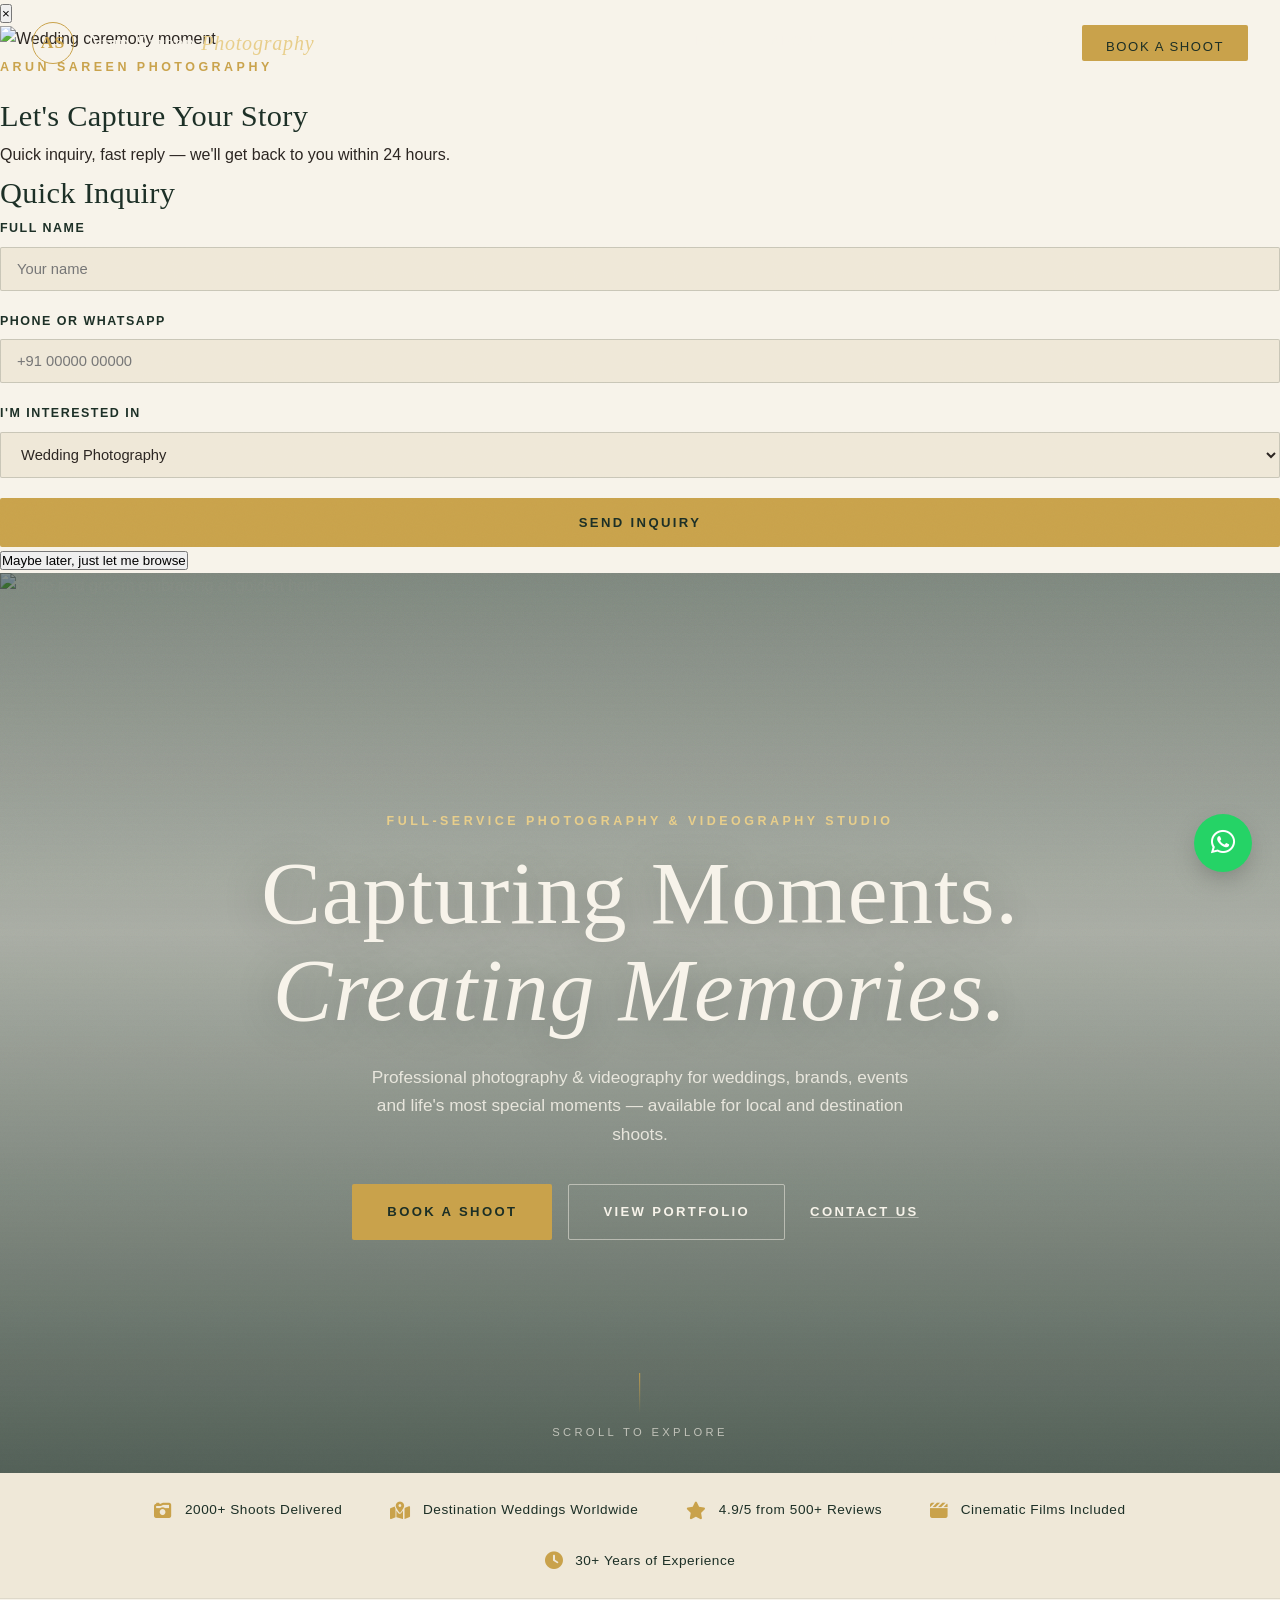
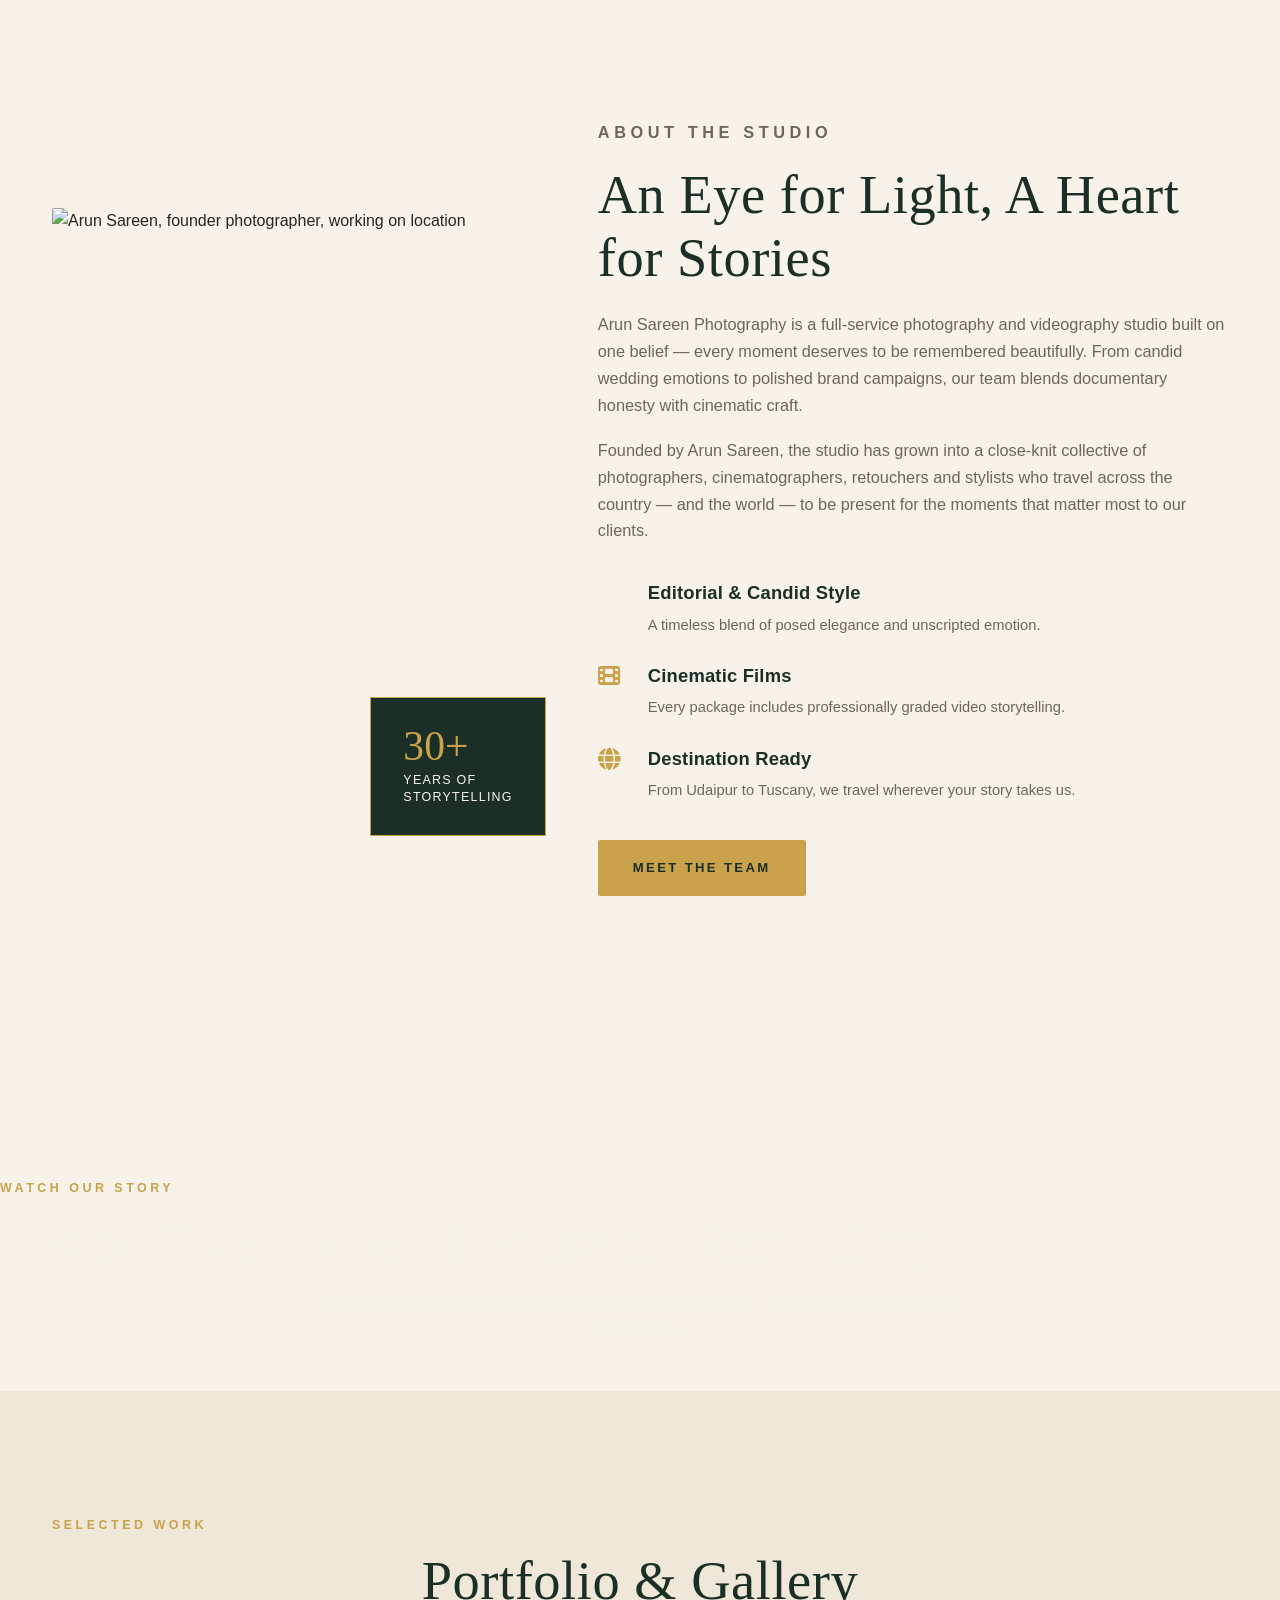
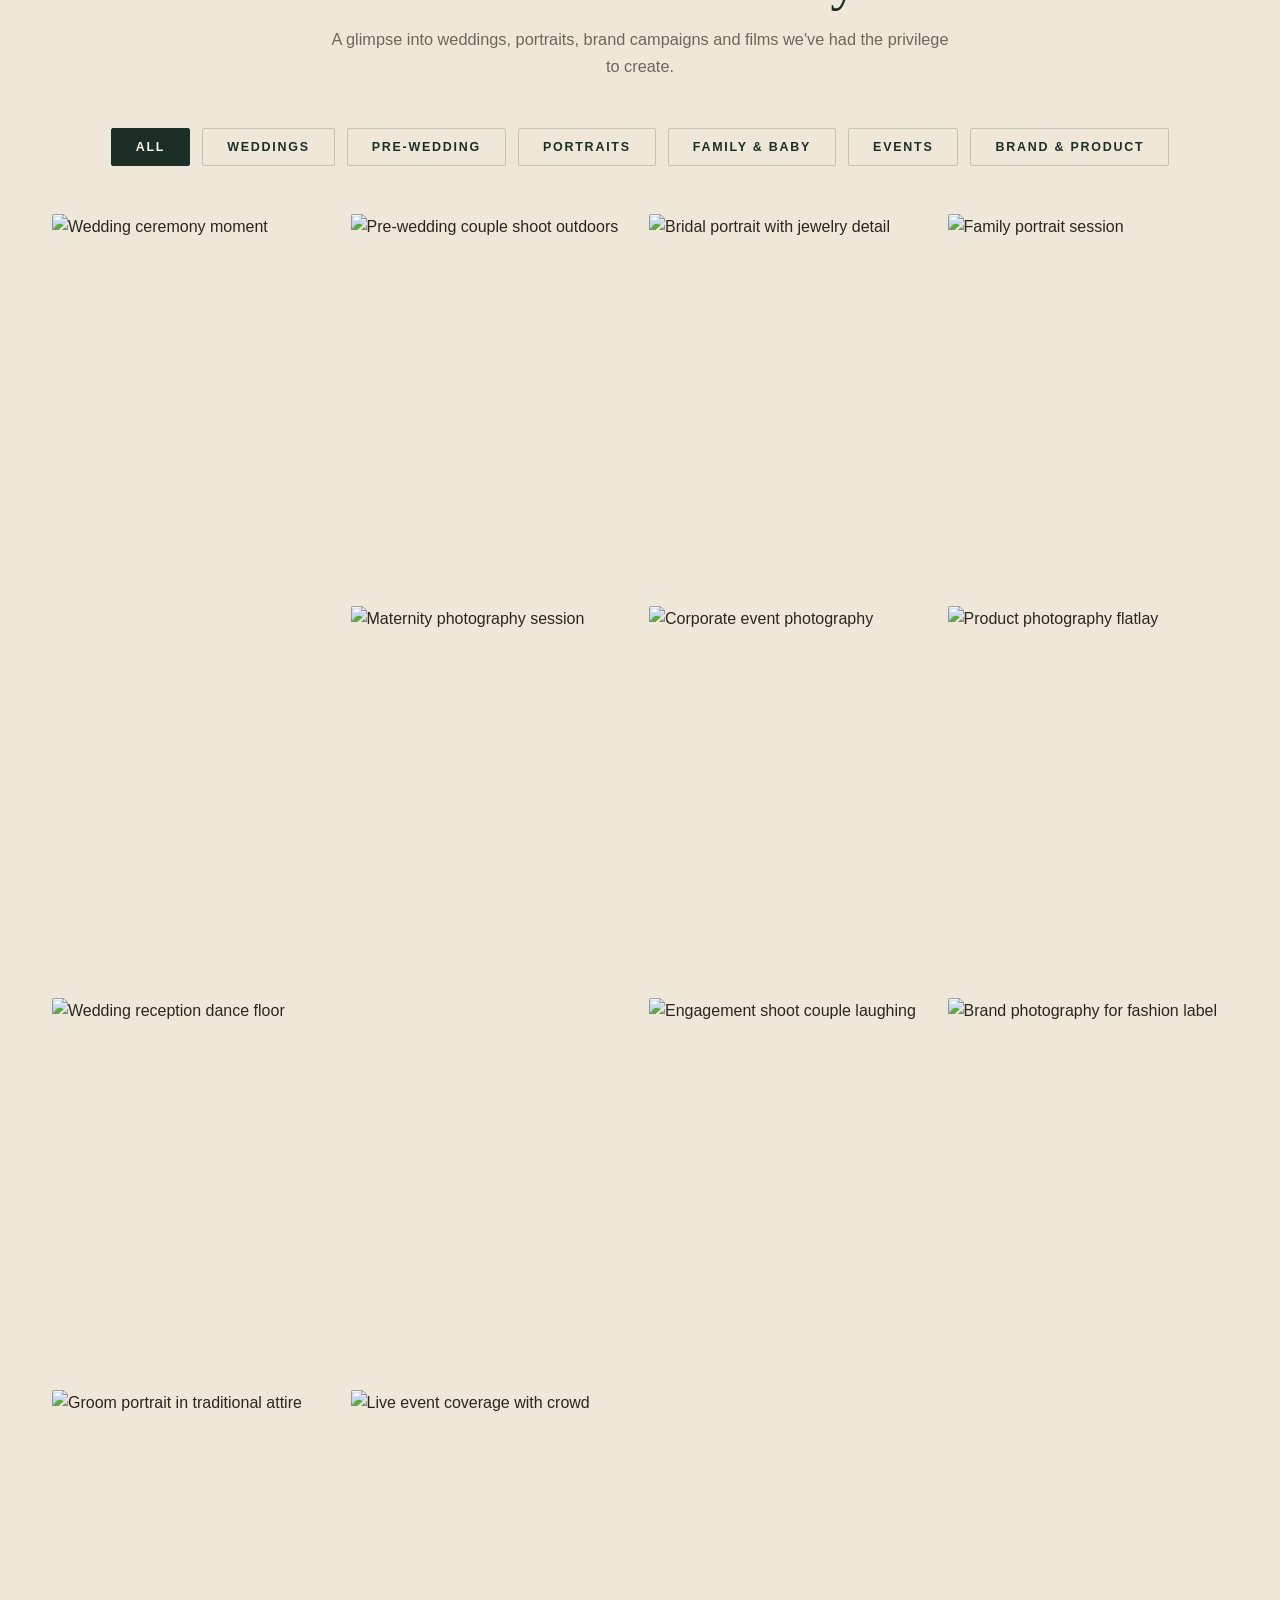
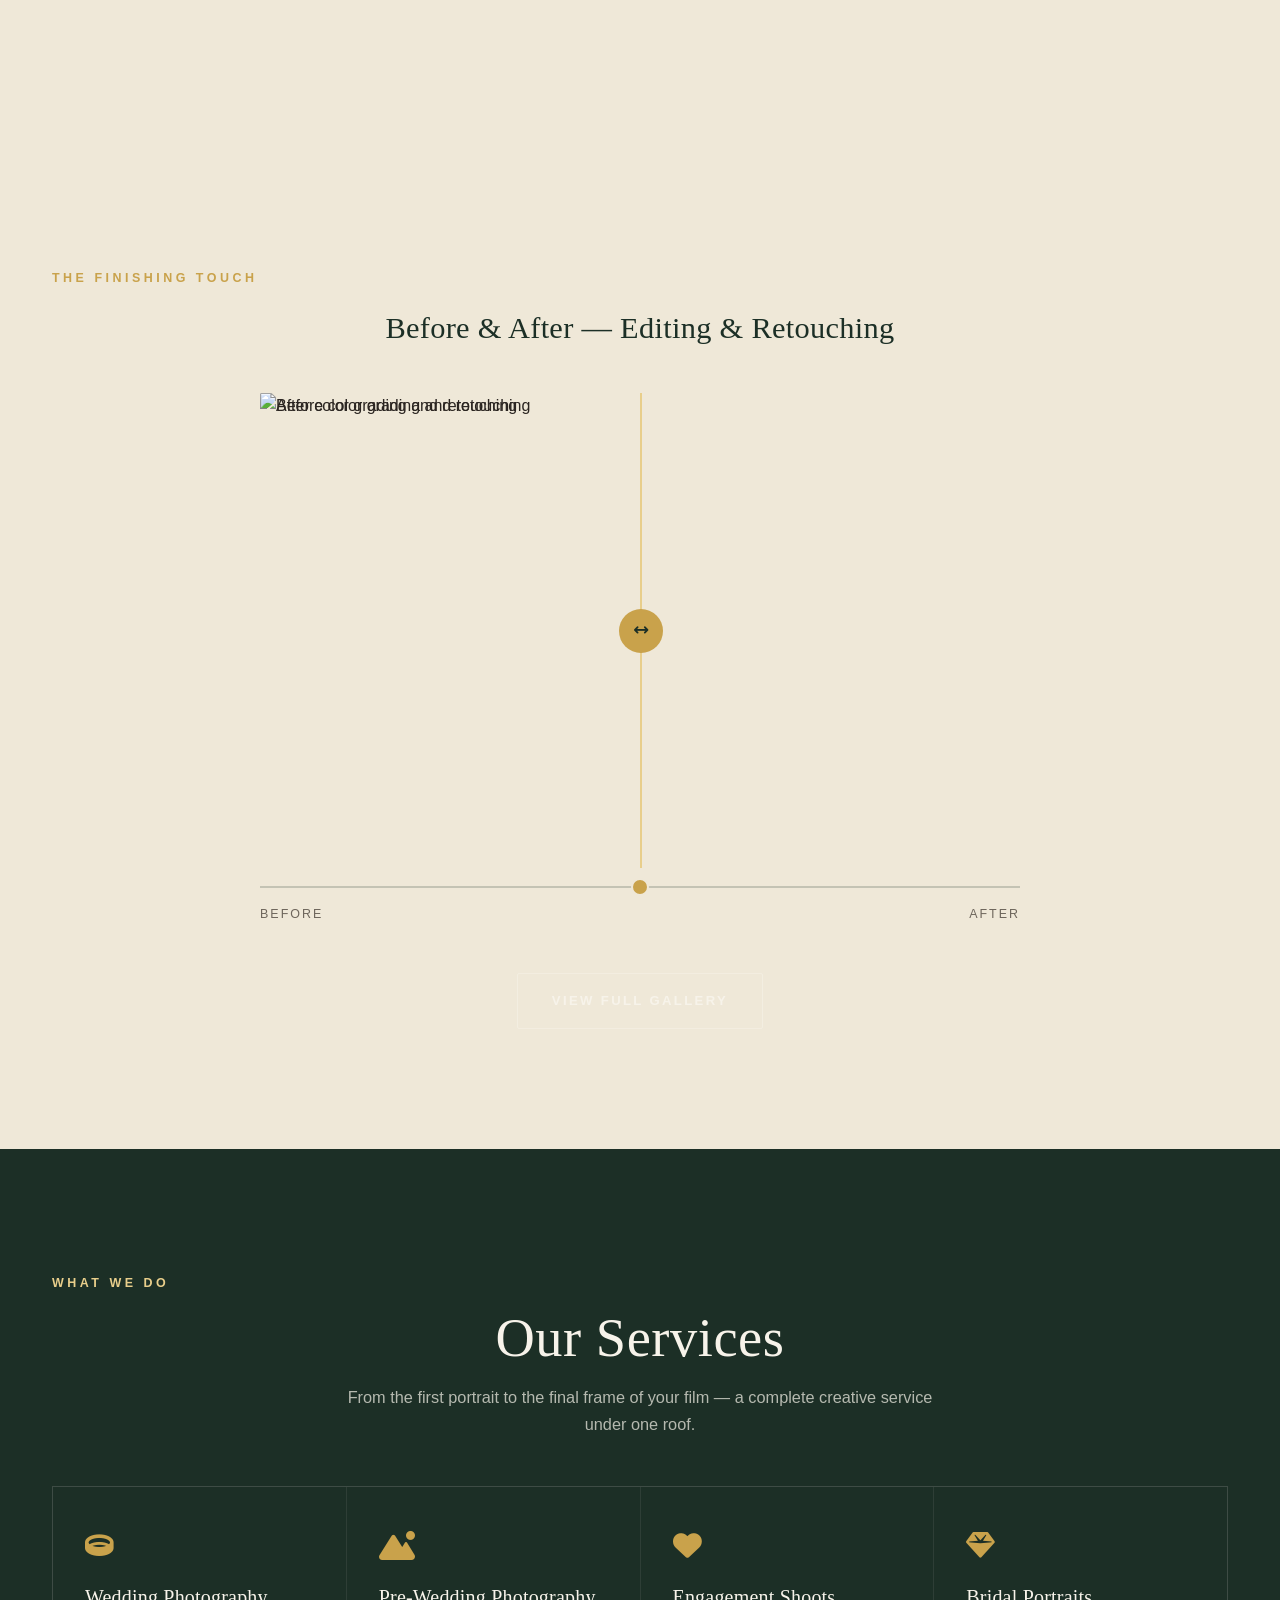
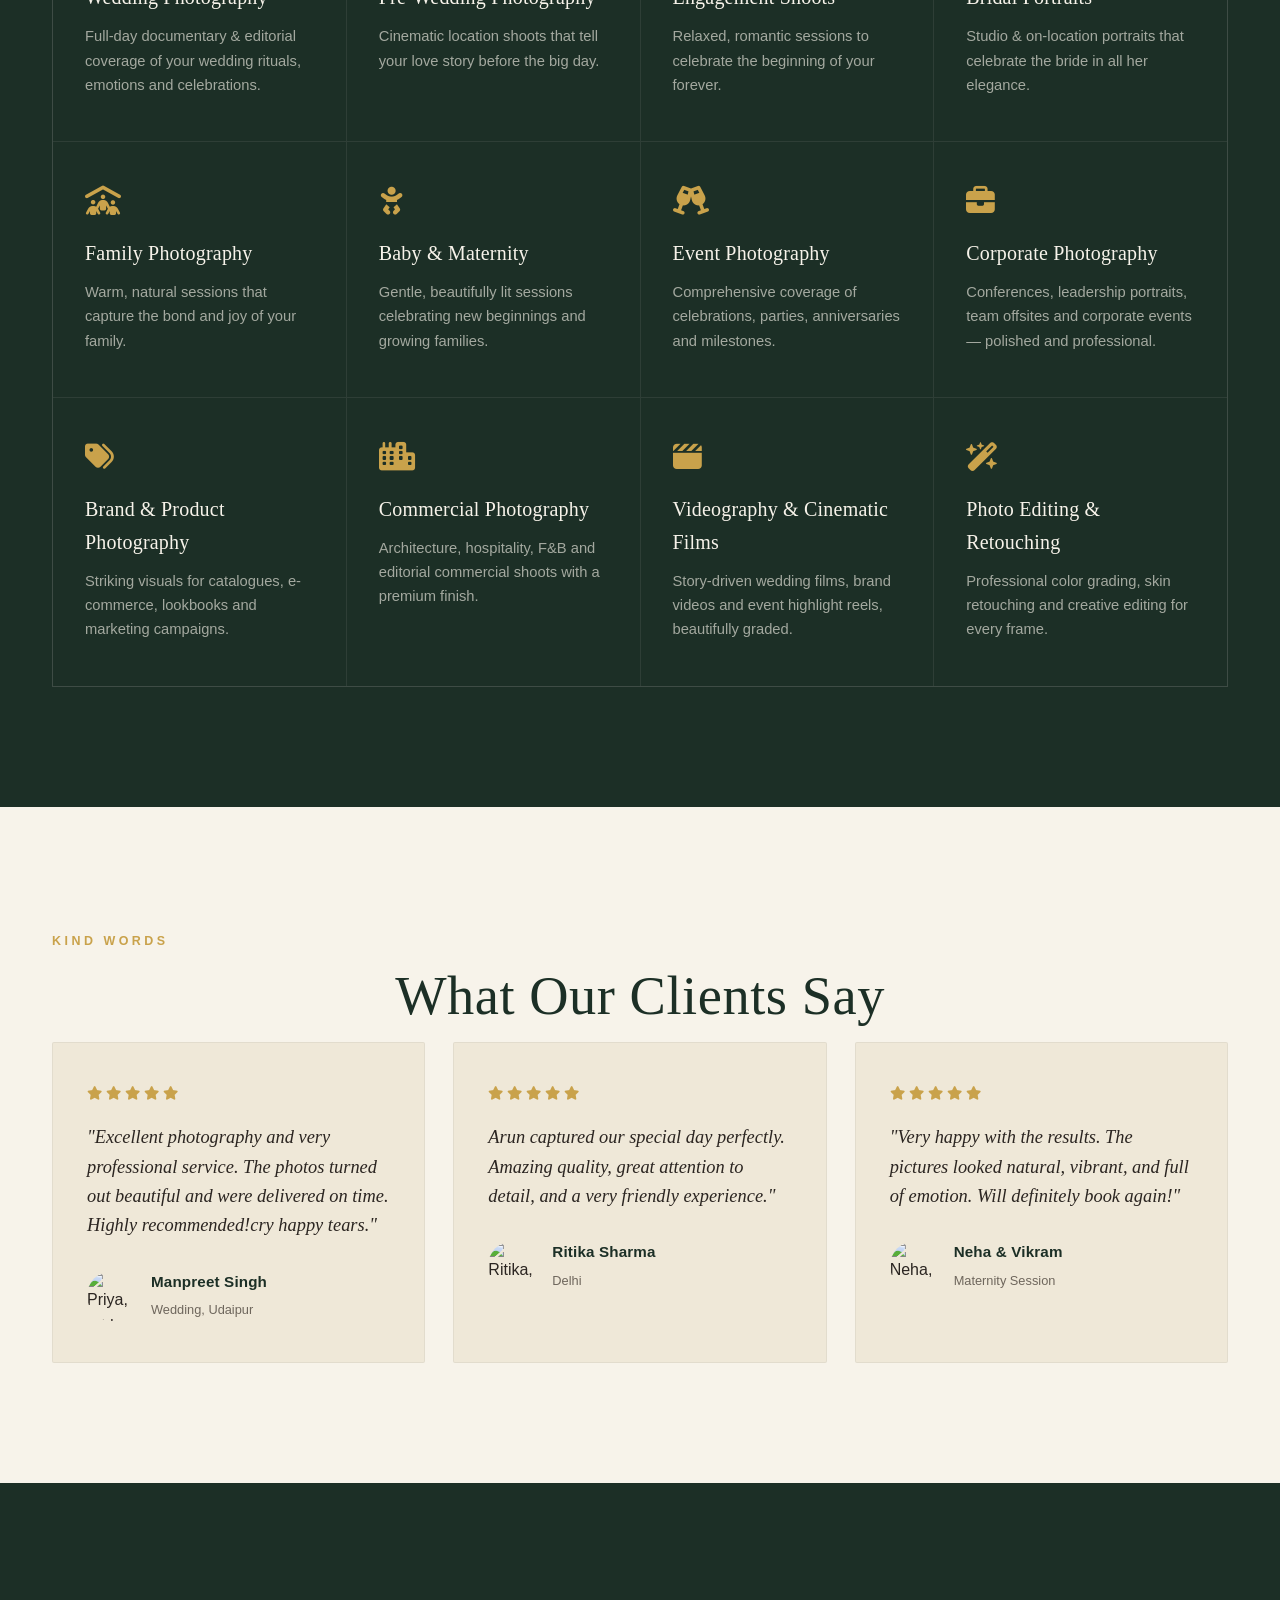
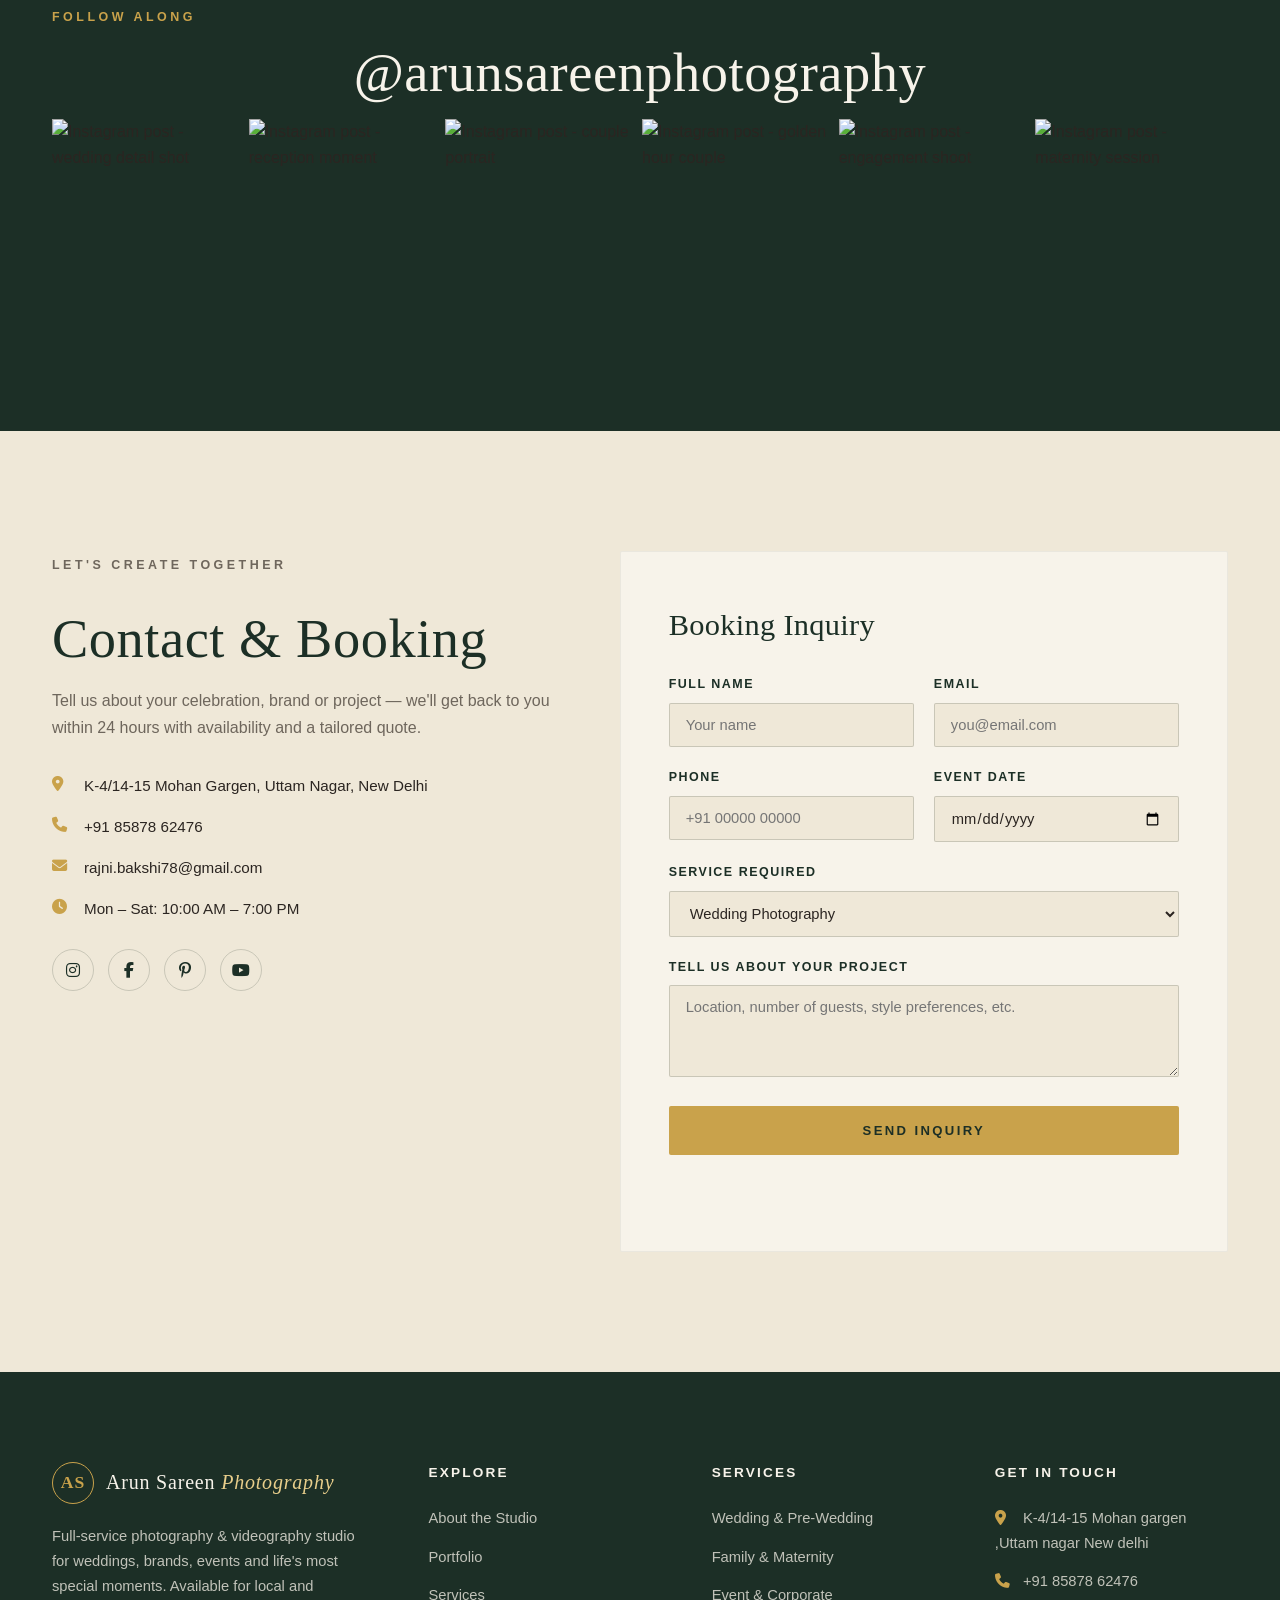
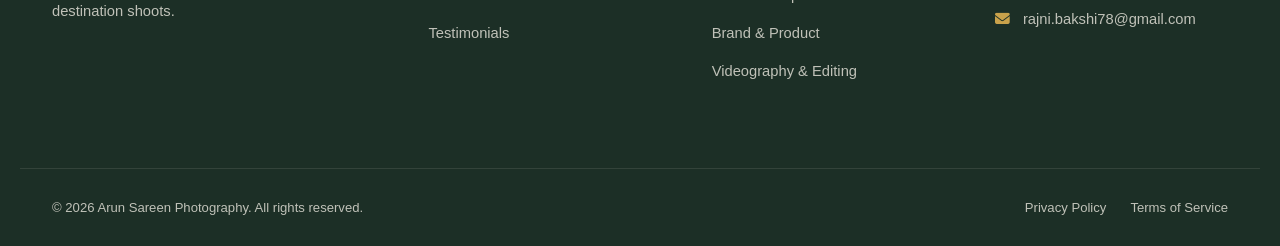
==== commit c065e07e: "Update index.html" ====
--- a/index.html
+++ b/index.html
@@ -96,7 +96,60 @@
     <span class="frame-corner tr"></span>
     <span class="frame-corner bl"></span>
     <span class="frame-corner br"></span>
-    <div class="preloader-text">ARUN&nbsp;SAREEN</div>
+    <div class="preloader-text">ARUN&nbsp;SAREEN PHOTOGRAPHY</div>
+  </div>
+</div>
+
+<!-- ================= INQUIRY POPUP MODAL ================= -->
+<div class="inquiry-modal" id="inquiryModal">
+  <div class="inquiry-overlay" id="inquiryOverlay"></div>
+  <div class="inquiry-box">
+    <button class="inquiry-close" id="inquiryClose" aria-label="Close inquiry form">&times;</button>
+    <div class="inquiry-media">
+      <img src="https://images.unsplash.com/photo-1519225421980-715cb0215aed?q=80&w=900&auto=format&fit=crop" alt="Wedding ceremony moment">
+      <div class="inquiry-media-overlay"></div>
+      <div class="inquiry-media-text">
+        <p class="eyebrow">Arun Sareen Photography</p>
+        <h3>Let's Capture Your Story</h3>
+        <p>Quick inquiry, fast reply — we'll get back to you within 24 hours.</p>
+      </div>
+    </div>
+    <div class="inquiry-form-side">
+      <h3>Quick Inquiry</h3>
+      <form class="contact-form" id="popupForm" action="https://formspree.io/f/YOUR_FORM_ID" method="POST">
+        <input type="hidden" name="_subject" value="New Booking Inquiry — Arun Sareen Photography (Popup)">
+        <input type="text" name="_gotcha" style="display:none" tabindex="-1" autocomplete="off">
+        <div class="form-group">
+          <label for="pfname">Full Name</label>
+          <input type="text" id="pfname" name="fname" required placeholder="Your name">
+        </div>
+        <div class="form-group">
+          <label for="pfphone">Phone or WhatsApp</label>
+          <input type="tel" id="pfphone" name="fphone" required placeholder="+91 00000 00000">
+        </div>
+        <div class="form-group">
+          <label for="pfservice">I'm Interested In</label>
+          <select id="pfservice" name="fservice">
+            <option>Wedding Photography</option>
+            <option>Pre-Wedding Photography</option>
+            <option>Engagement Shoot</option>
+            <option>Bridal Portraits</option>
+            <option>Family Photography</option>
+            <option>Baby &amp; Maternity Photography</option>
+            <option>Event Photography</option>
+            <option>Corporate Photography</option>
+            <option>Brand &amp; Product Photography</option>
+            <option>Commercial Photography</option>
+            <option>Videography &amp; Cinematic Films</option>
+            <option>Photo Editing &amp; Retouching</option>
+            <option>Other / Not Sure</option>
+          </select>
+        </div>
+        <button type="submit" class="btn btn-gold full-width">Send Inquiry</button>
+        <p class="form-success" id="popupFormSuccess">Thank you! We'll be in touch within 24 hours.</p>
+      </form>
+      <button class="inquiry-skip" id="inquirySkip">Maybe later, just let me browse</button>
+    </div>
   </div>
 </div>
 
@@ -109,8 +162,8 @@
     </a>
     <nav class="main-nav" id="mainNav">
       <a href="#home">Home</a>
-      <a href="#about">About</a>
-      <a href="#portfolio">Portfolio</a>
+      <a href="about.html">About</a>
+      <a href="portfolio.html">Portfolio</a>
       <a href="#services">Services</a>
       <a href="#contact" class="nav-cta">Book a Shoot</a>
     </nav>
@@ -123,9 +176,9 @@
 <!-- ================= HOME / HERO ================= -->
 <section class="hero" id="home">
   <div class="hero-media">
-    <img src="images/hero-background.JPG" alt="Bride and groom embracing at golden hour" class="hero-img active" data-hero>
-    <img src="images/image 2.JPG" alt="Elegant bridal portrait with traditional jewelry" class="hero-img" data-hero>
-    <img src="" alt="Couple pre-wedding shoot in scenic landscape" class="hero-img" data-hero>
+    <img src="images/hero-background 1.jpg" alt="Bride and groom embracing at golden hour" class="hero-img active" data-hero>
+    <img src="images/hero-background 2.webp" alt="Elegant bridal portrait with traditional jewelry" class="hero-img" data-hero>
+    <img src="images/hero-background 3.webp" alt="Couple pre-wedding shoot in scenic landscape" class="hero-img" data-hero>
     <div class="hero-overlay"></div>
     <div class="grain"></div>
   </div>
@@ -160,7 +213,7 @@
 <section class="about" id="about">
   <div class="container about-grid">
     <div class="about-media" data-aos>
-      <img src="images/image 1.JPG" alt="Arun Sareen, founder photographer, working on location">
+      <img src="images/about image.webp" alt="Arun Sareen, founder photographer, working on location">
       <div class="about-badge">
         <span class="badge-num">30+</span>
         <span class="badge-label">Years of<br>Storytelling</span>
@@ -181,6 +234,22 @@
   </div>
 </section>
 
+<!-- ================= CINEMATIC SHOWREEL ================= -->
+<section class="showreel">
+  <div class="showreel-media">
+    <video class="showreel-video" id="showreelVideo" poster="https://images.unsplash.com/photo-1465495976277-4387d4b0b4c6?q=80&w=1920&auto=format&fit=crop" autoplay muted loop playsinline preload="metadata">
+      <source src="video/saloni-part-2-final-online-video-cuttercom_DI9BvCcA.mp4" type="video/mp4">
+    </video>
+    <div class="showreel-overlay"></div>
+    <div class="grain"></div>
+  </div>
+  <div class="showreel-content">
+    <p class="eyebrow" data-aos>Watch Our Story</p>
+    <h2 class="section-title light" data-aos>Every Wedding, A Film Worth Replaying</h2>
+    <p class="section-sub light center" data-aos>A glimpse of the cinematic films we craft for every couple — captured candidly, edited with care.</p>
+  </div>
+</section>
+
 <!-- ================= PORTFOLIO / GALLERY ================= -->
 <section class="portfolio" id="portfolio">
   <div class="container">
@@ -195,6 +264,7 @@
       <button class="filter-btn" data-filter="portrait">Portraits</button>
       <button class="filter-btn" data-filter="family">Family &amp; Baby</button>
       <button class="filter-btn" data-filter="event">Events</button>
+      <button class="filter-btn" data-filter="brand">Brand &amp; Product</button>
     </div>
 
     <div class="gallery-grid" id="galleryGrid">
@@ -254,8 +324,8 @@
       <h3 class="center" data-aos>Before &amp; After — Editing &amp; Retouching</h3>
       <div class="ba-slider" data-aos>
         <div class="ba-wrap" id="baWrap">
-          <img src="images/before edit.JPG" alt="Before color grading and retouching" class="ba-img ba-before">
-          <img src="images/after edit.JPG" alt="After color grading and retouching" class="ba-img ba-after">
+          <img src="images/after edit.webp" alt="Before color grading and retouching" class="ba-img ba-before">
+          <img src="images/before edit.webp" alt="After color grading and retouching" class="ba-img ba-after">
           <div class="ba-divider" id="baDivider"><span><i class="fa-solid fa-arrows-left-right"></i></span></div>
         </div>
         <input type="range" min="0" max="100" value="50" id="baSlider" class="ba-range" aria-label="Drag to compare before and after">
@@ -271,6 +341,8 @@
 
 <!-- ================= SERVICES ================= -->
 <section class="services" id="services">
+  <div class="services-bg"></div>
+  <div class="services-bg-overlay"></div>
   <div class="container">
     <p class="eyebrow center" data-aos>What We Do</p>
     <h2 class="section-title center light" data-aos>Our Services</h2>
@@ -337,31 +409,6 @@
         <h3>Photo Editing &amp; Retouching</h3>
         <p>Professional color grading, skin retouching and creative editing for every frame.</p>
       </div>
-    </div>
-  </div>
-</section>
-
-
-
-<!-- ================= BRAND & COMMERCIAL ================= -->
-<section class="commercial" id="commercial">
-  <div class="container commercial-grid">
-    <div class="commercial-copy" data-aos>
-      <p class="eyebrow">For Brands &amp; Businesses</p>
-      <h2>Brand &amp; Commercial Photography</h2>
-      <p>Beyond weddings, Arun Sareen Photography partners with brands, startups, hotels, restaurants and corporates to create imagery that sells. From e-commerce catalogues to full campaign shoots — we understand brand guidelines, deadlines and deliverable formats.</p>
-      <div class="commercial-list">
-        <div class="commercial-item"><i class="fa-solid fa-box-open"></i><div><h4>Product &amp; E-commerce</h4><p>Clean, conversion-ready shots for online stores and marketplaces.</p></div></div>
-        <div class="commercial-item"><i class="fa-solid fa-store"></i><div><h4>Hospitality &amp; F&amp;B</h4><p>Interiors, food styling and ambience shoots for hotels &amp; restaurants.</p></div></div>
-        <div class="commercial-item"><i class="fa-solid fa-id-badge"></i><div><h4>Corporate &amp; Headshots</h4><p>Team portraits, leadership headshots and office culture photography.</p></div></div>
-        <div class="commercial-item"><i class="fa-solid fa-bullhorn"></i><div><h4>Campaign &amp; Lookbooks</h4><p>Concept-driven shoots for seasonal launches and ad campaigns.</p></div></div>
-      </div>
-      <a href="#contact" class="btn btn-gold">Get a Commercial Quote</a>
-    </div>
-    <div class="commercial-media" data-aos>
-      <img src="https://images.unsplash.com/photo-1556742049-0cfed4f6a45d?q=80&w=900&auto=format&fit=crop" alt="Product photography setup with brand items" class="cm-img cm-1">
-      <img src="https://images.unsplash.com/photo-1556741533-411cf82e4e2d?q=80&w=700&auto=format&fit=crop" alt="Corporate headshot session" class="cm-img cm-2">
-      <img src="https://images.unsplash.com/photo-1551836022-d5d88e9218df?q=80&w=700&auto=format&fit=crop" alt="Restaurant interior commercial photography" class="cm-img cm-3">
     </div>
   </div>
 </section>
@@ -375,23 +422,23 @@
     <div class="testimonial-grid">
       <div class="testimonial-card" data-aos>
         <div class="stars"><i class="fa-solid fa-star"></i><i class="fa-solid fa-star"></i><i class="fa-solid fa-star"></i><i class="fa-solid fa-star"></i><i class="fa-solid fa-star"></i></div>
-        <p>"Arun and his team made our wedding feel effortless. Every emotional moment was captured without us even noticing the camera. The film still makes us cry happy tears."</p>
+        <p>"Excellent photography and very professional service. The photos turned out beautiful and were delivered on time. Highly recommended!cry happy tears."</p>
         <div class="t-person">
           <img src="https://images.unsplash.com/photo-1535713875002-d1d0cf377fde?q=80&w=120&auto=format&fit=crop" alt="Priya, bride">
-          <div><h4>Priya &amp; Rohan</h4><span>Wedding, Udaipur</span></div>
+          <div><h4>Manpreet Singh</h4><span>Wedding, Udaipur</span></div>
         </div>
       </div>
       <div class="testimonial-card" data-aos>
         <div class="stars"><i class="fa-solid fa-star"></i><i class="fa-solid fa-star"></i><i class="fa-solid fa-star"></i><i class="fa-solid fa-star"></i><i class="fa-solid fa-star"></i></div>
-        <p>"We hired the studio for our skincare brand's product shoot and the images alone increased our click-through rate. Professional, punctual and incredibly creative."</p>
+        <p>Arun captured our special day perfectly. Amazing quality, great attention to detail, and a very friendly experience."</p>
         <div class="t-person">
-          <img src="https://images.unsplash.com/photo-1580489944761-15a19d654956?q=80&w=120&auto=format&fit=crop" alt="Ananya, brand founder">
-          <div><h4>Ananya Kapoor</h4><span>Founder, Lumière Skincare</span></div>
+          <img src="https://images.unsplash.com/photo-1580489944761-15a19d654956?q=80&w=120&auto=format&fit=crop" alt="Ritika, brand founder">
+          <div><h4>Ritika Sharma</h4><span>Delhi</span></div>
         </div>
       </div>
       <div class="testimonial-card" data-aos>
         <div class="stars"><i class="fa-solid fa-star"></i><i class="fa-solid fa-star"></i><i class="fa-solid fa-star"></i><i class="fa-solid fa-star"></i><i class="fa-solid fa-star"></i></div>
-        <p>"Our maternity shoot was so comfortable and fun — the photos are now framed across our home. Arun has such a calming presence behind the camera."</p>
+        <p>"Very happy with the results. The pictures looked natural, vibrant, and full of emotion. Will definitely book again!"</p>
         <div class="t-person">
           <img src="https://images.unsplash.com/photo-1438761681033-6461ffad8d80?q=80&w=120&auto=format&fit=crop" alt="Neha, client">
           <div><h4>Neha &amp; Vikram</h4><span>Maternity Session</span></div>
@@ -400,15 +447,13 @@
     </div>
   </div>
 </section>
-
-
 <!-- ================= INSTAGRAM FEED ================= -->
 <section class="insta-feed">
   <div class="container">
     <p class="eyebrow center" data-aos>Follow Along</p>
     <h2 class="section-title center" data-aos>@arunsareenphotography</h2>
     <div class="insta-grid">
-      <a href="https://www.instagram.com/p/DWlQL4Yk1SR/?utm_source=ig_web_copy_link&igsh=MzRlODBiNWFlZA==" class="insta-item" data-aos><img src="https://images.unsplash.com/photo-1606216794074-735e91aa2c92?q=80&w=400&auto=format&fit=crop" alt="Instagram post - wedding detail shot"><i class="fa-brands fa-instagram"></i></a>
+      <a href="#" class="insta-item" data-aos><img src="https://images.unsplash.com/photo-1606216794074-735e91aa2c92?q=80&w=400&auto=format&fit=crop" alt="Instagram post - wedding detail shot"><i class="fa-brands fa-instagram"></i></a>
       <a href="#" class="insta-item" data-aos><img src="https://images.unsplash.com/photo-1465495976277-4387d4b0b4c6?q=80&w=400&auto=format&fit=crop" alt="Instagram post - reception moment"><i class="fa-brands fa-instagram"></i></a>
       <a href="#" class="insta-item" data-aos><img src="https://images.unsplash.com/photo-1469371670807-013ccf25f16a?q=80&w=400&auto=format&fit=crop" alt="Instagram post - couple portrait"><i class="fa-brands fa-instagram"></i></a>
       <a href="#" class="insta-item" data-aos><img src="https://images.unsplash.com/photo-1519741497674-611481863552?q=80&w=400&auto=format&fit=crop" alt="Instagram post - golden hour couple"><i class="fa-brands fa-instagram"></i></a>
@@ -426,19 +471,19 @@
       <h2>Contact &amp; Booking</h2>
       <p>Tell us about your celebration, brand or project — we'll get back to you within 24 hours with availability and a tailored quote.</p>
       <ul class="contact-details">
-        <li><i class="fa-solid fa-location-dot"></i>  K-4/14-15 mohan garden uttam nagar new Delhi 110059</li>
-        <li><i class="fa-solid fa-phone"></i> +91 8587862476</li>
-        <li><i class="fa-solid fa-envelope"></i>rajni.bakshi78@gmail.com</li>
+        <li><i class="fa-solid fa-location-dot"></i> K-4/14-15 Mohan Gargen, Uttam Nagar, New Delhi</li>
+        <li><i class="fa-solid fa-phone"></i> +91 85878 62476</li>
+        <li><i class="fa-solid fa-envelope"></i> rajni.bakshi78@gmail.com</li>
         <li><i class="fa-solid fa-clock"></i> Mon – Sat: 10:00 AM – 7:00 PM</li>
       </ul>
       <div class="social-row">
-        <a href="https://www.instagram.com/arunsareenphotography" aria-label="Instagram"><i class="fa-brands fa-instagram"></i></a>
-        <a href="https://www.facebook.com/arunsareenphotography" aria-label="Facebook"><i class="fa-brands fa-facebook-f"></i></a>
-        <a href="https://www.pinterest.com/arunsareenphotography" aria-label="Pinterest"><i class="fa-brands fa-pinterest-p"></i></a>
-        <a href="https://www.youtube.com/channel/UCoJv6jX8vZ1XQzQZQZQZQZQ" aria-label="YouTube"><i class="fa-brands fa-youtube"></i></a>
+        <a href="#" aria-label="Instagram"><i class="fa-brands fa-instagram"></i></a>
+        <a href="#" aria-label="Facebook"><i class="fa-brands fa-facebook-f"></i></a>
+        <a href="#" aria-label="Pinterest"><i class="fa-brands fa-pinterest-p"></i></a>
+        <a href="#" aria-label="YouTube"><i class="fa-brands fa-youtube"></i></a>
       </div>
       <div class="map-embed">
-        <iframe src="https://maps.google.com/maps?q=DLF%20Phase%20IV%2C%20Gurugram&t=&z=13&ie=UTF8&iwloc=&output=embed" width="100%" height="220" style="border:0;" loading="lazy" title="Studio location map"></iframe>
+        <iframe src="https://maps.google.com/maps?q=K-4%2F14-15%20Mohan%20Gargen%2C%20Uttam%20Nagar%2C%20New%20Delhi&t=&z=13&ie=UTF8&iwloc=&output=embed" width="100%" height="220" style="border:0;" loading="lazy" title="Studio location map"></iframe>
       </div>
     </div>
 
@@ -509,12 +554,10 @@
     </div>
     <div class="footer-col">
       <h4>Explore</h4>
-      <a href="#about">About the Studio</a>
-      <a href="#portfolio">Portfolio</a>
+      <a href="about.html">About the Studio</a>
+      <a href="portfolio.html">Portfolio</a>
       <a href="#services">Services</a>
-      <a href="#packages">Wedding Packages</a>
-      <a href="#commercial">Brand &amp; Commercial</a>
-      <a href="#blog">Blog</a>
+      <a href="#testimonials">Testimonials</a>
     </div>
     <div class="footer-col">
       <h4>Services</h4>
@@ -526,9 +569,9 @@
     </div>
     <div class="footer-col">
       <h4>Get in Touch</h4>
-      <a href="#contact"><i class="fa-solid fa-location-dot"></i> K-4/14-15 mohan garden uttam nagar new Delhi 110059</a>
-      <a href="tel:+918587862476"><i class="fa-solid fa-phone"></i> +91 8587862476</a>
-      <a href="mailto:hello@arunsareenphotography.com"><i class="fa-solid fa-envelope"></i> hello@arunsareenphotography.com</a>
+      <a href="#contact"><i class="fa-solid fa-location-dot"></i> K-4/14-15 Mohan gargen ,Uttam nagar New delhi</a>
+      <a href="tel:+918587862476"><i class="fa-solid fa-phone"></i> +91 85878 62476</a>
+      <a href="mailto:rajni.bakshi78@gmail.com"><i class="fa-solid fa-envelope"></i> rajni.bakshi78@gmail.com</a>
     </div>
   </div>
   <div class="footer-bottom">
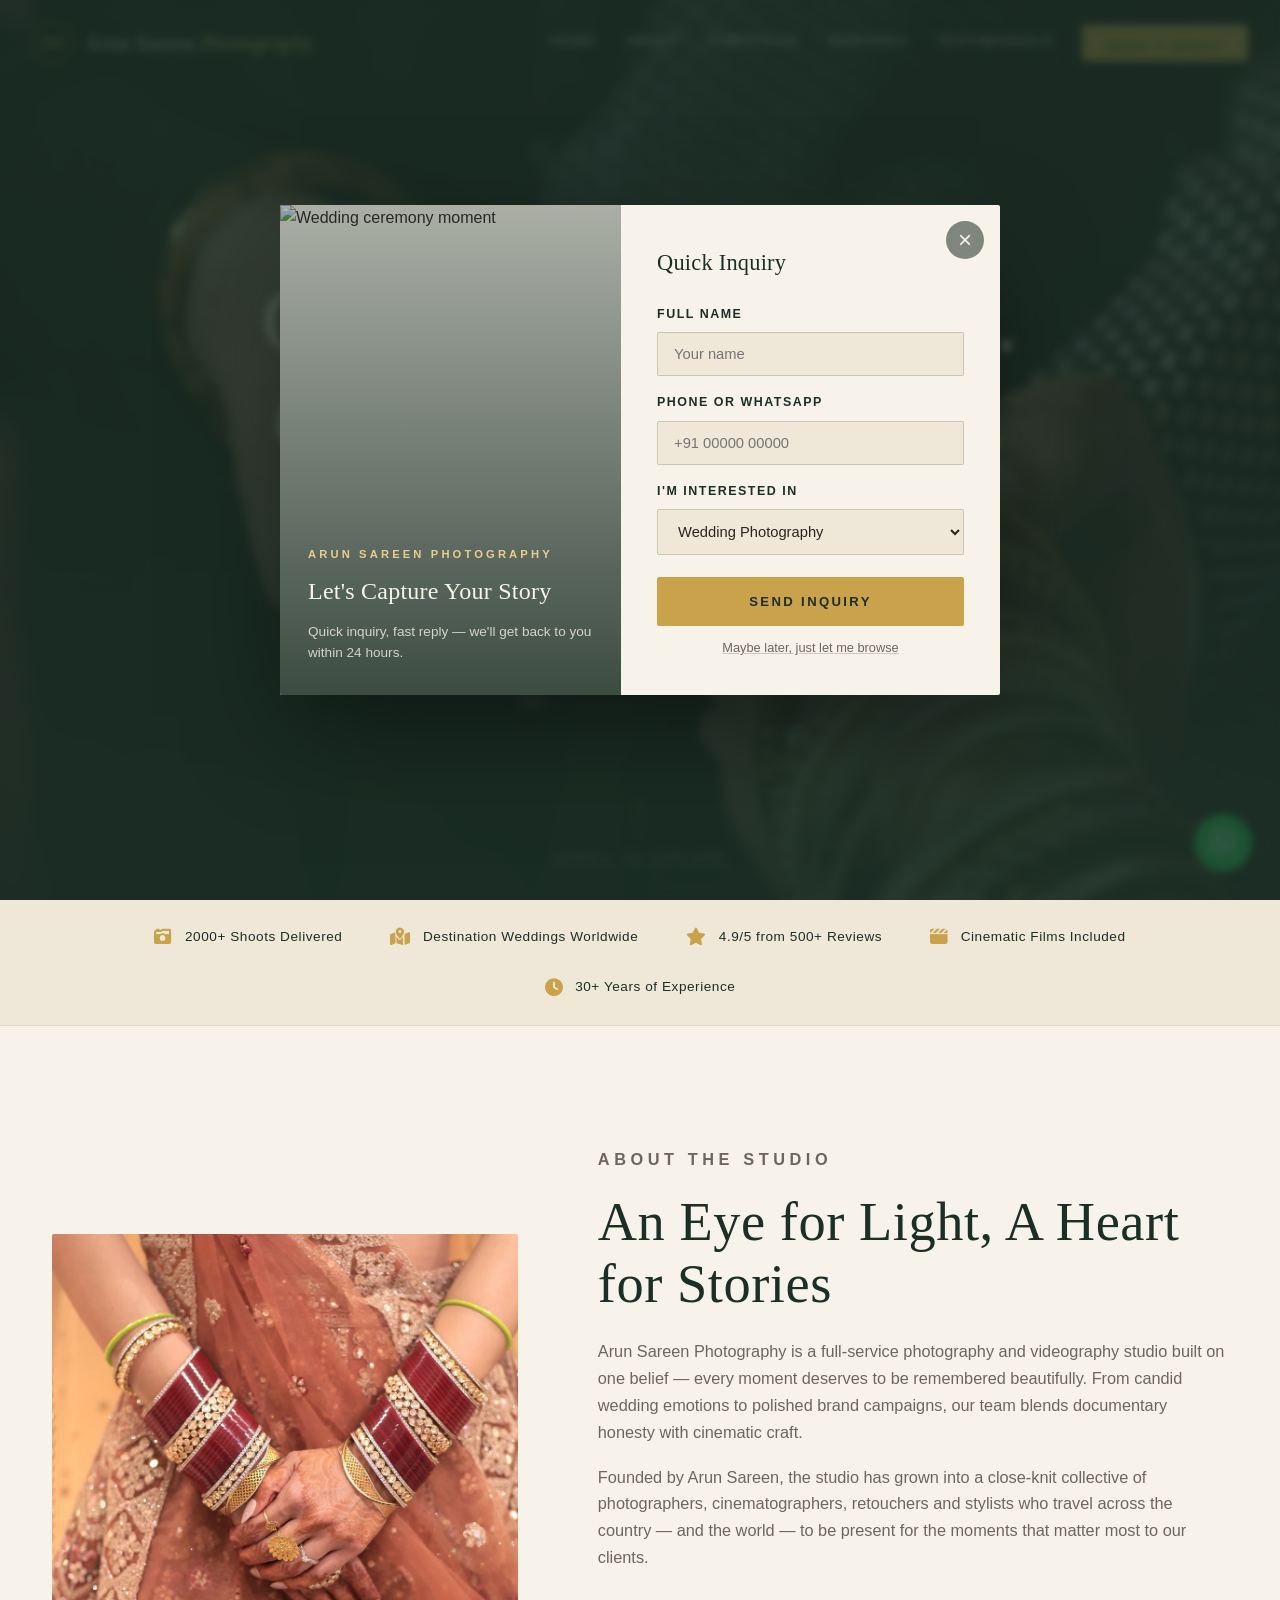
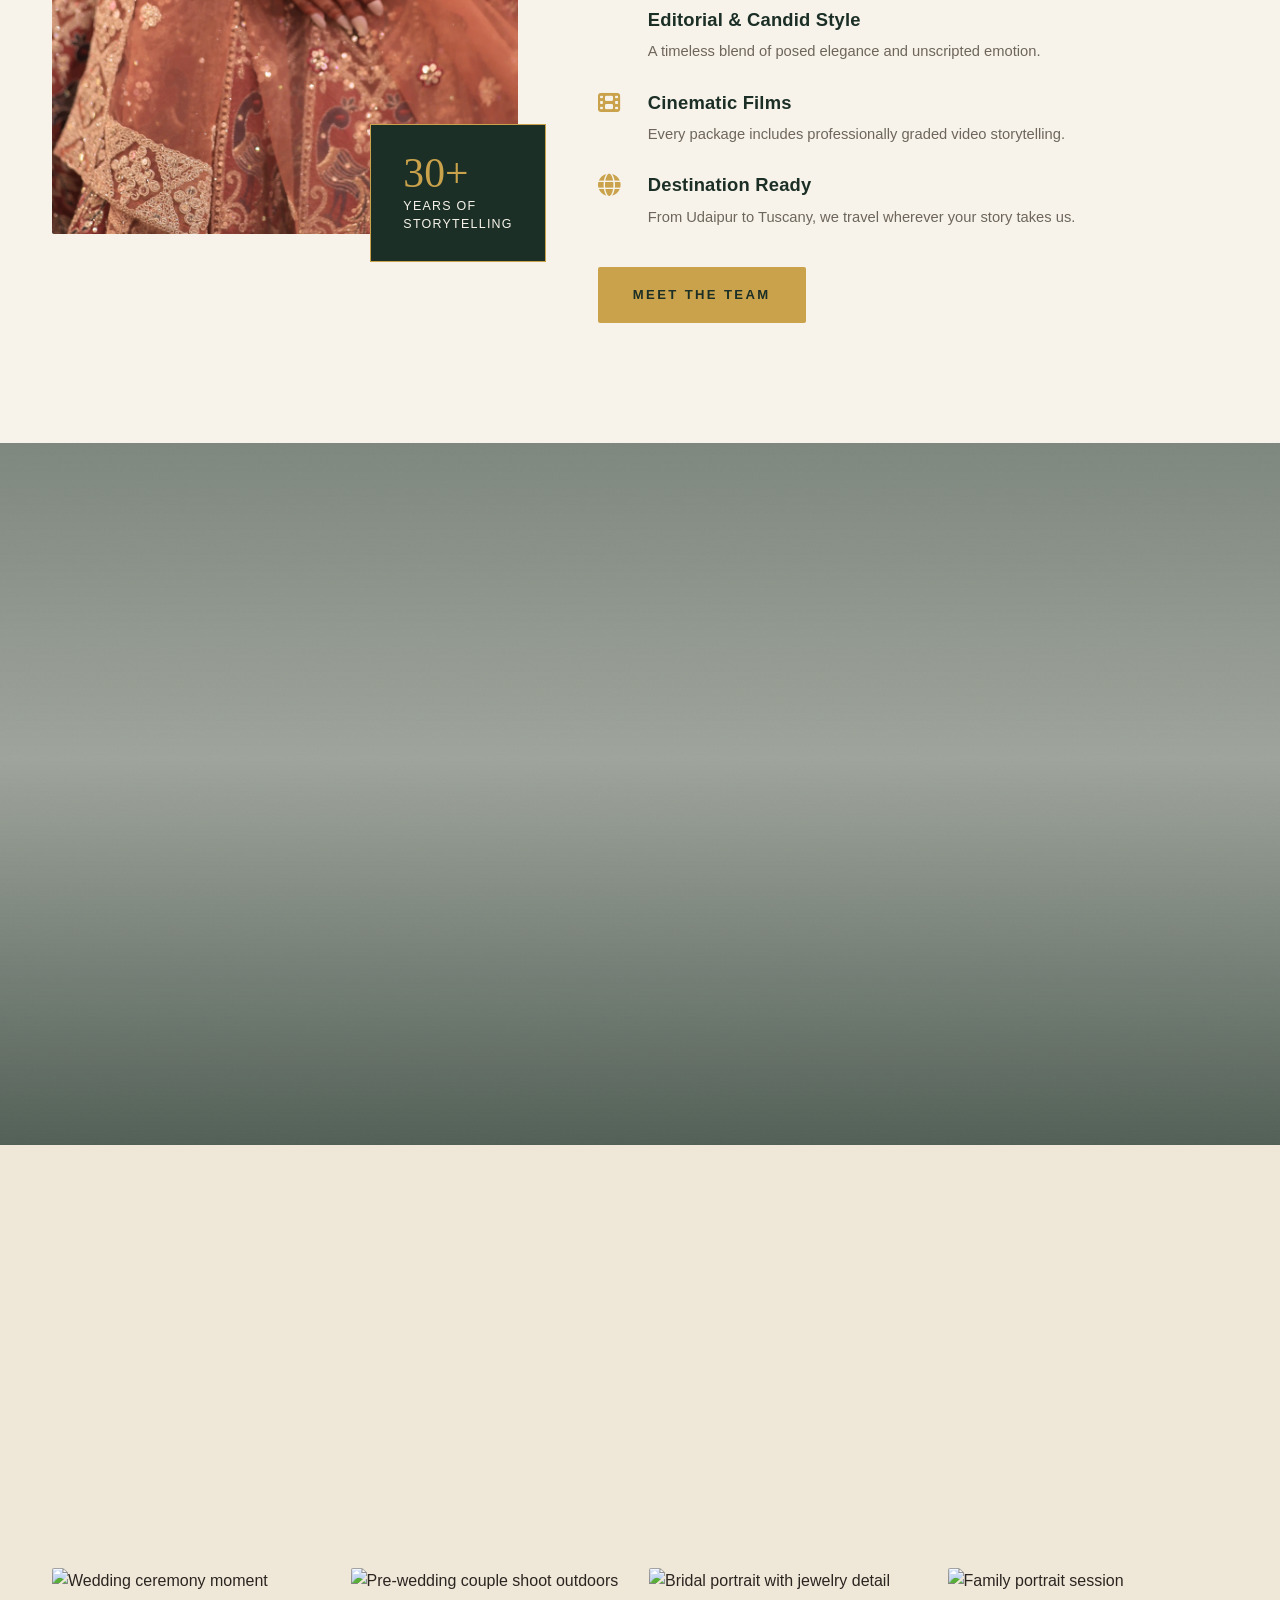
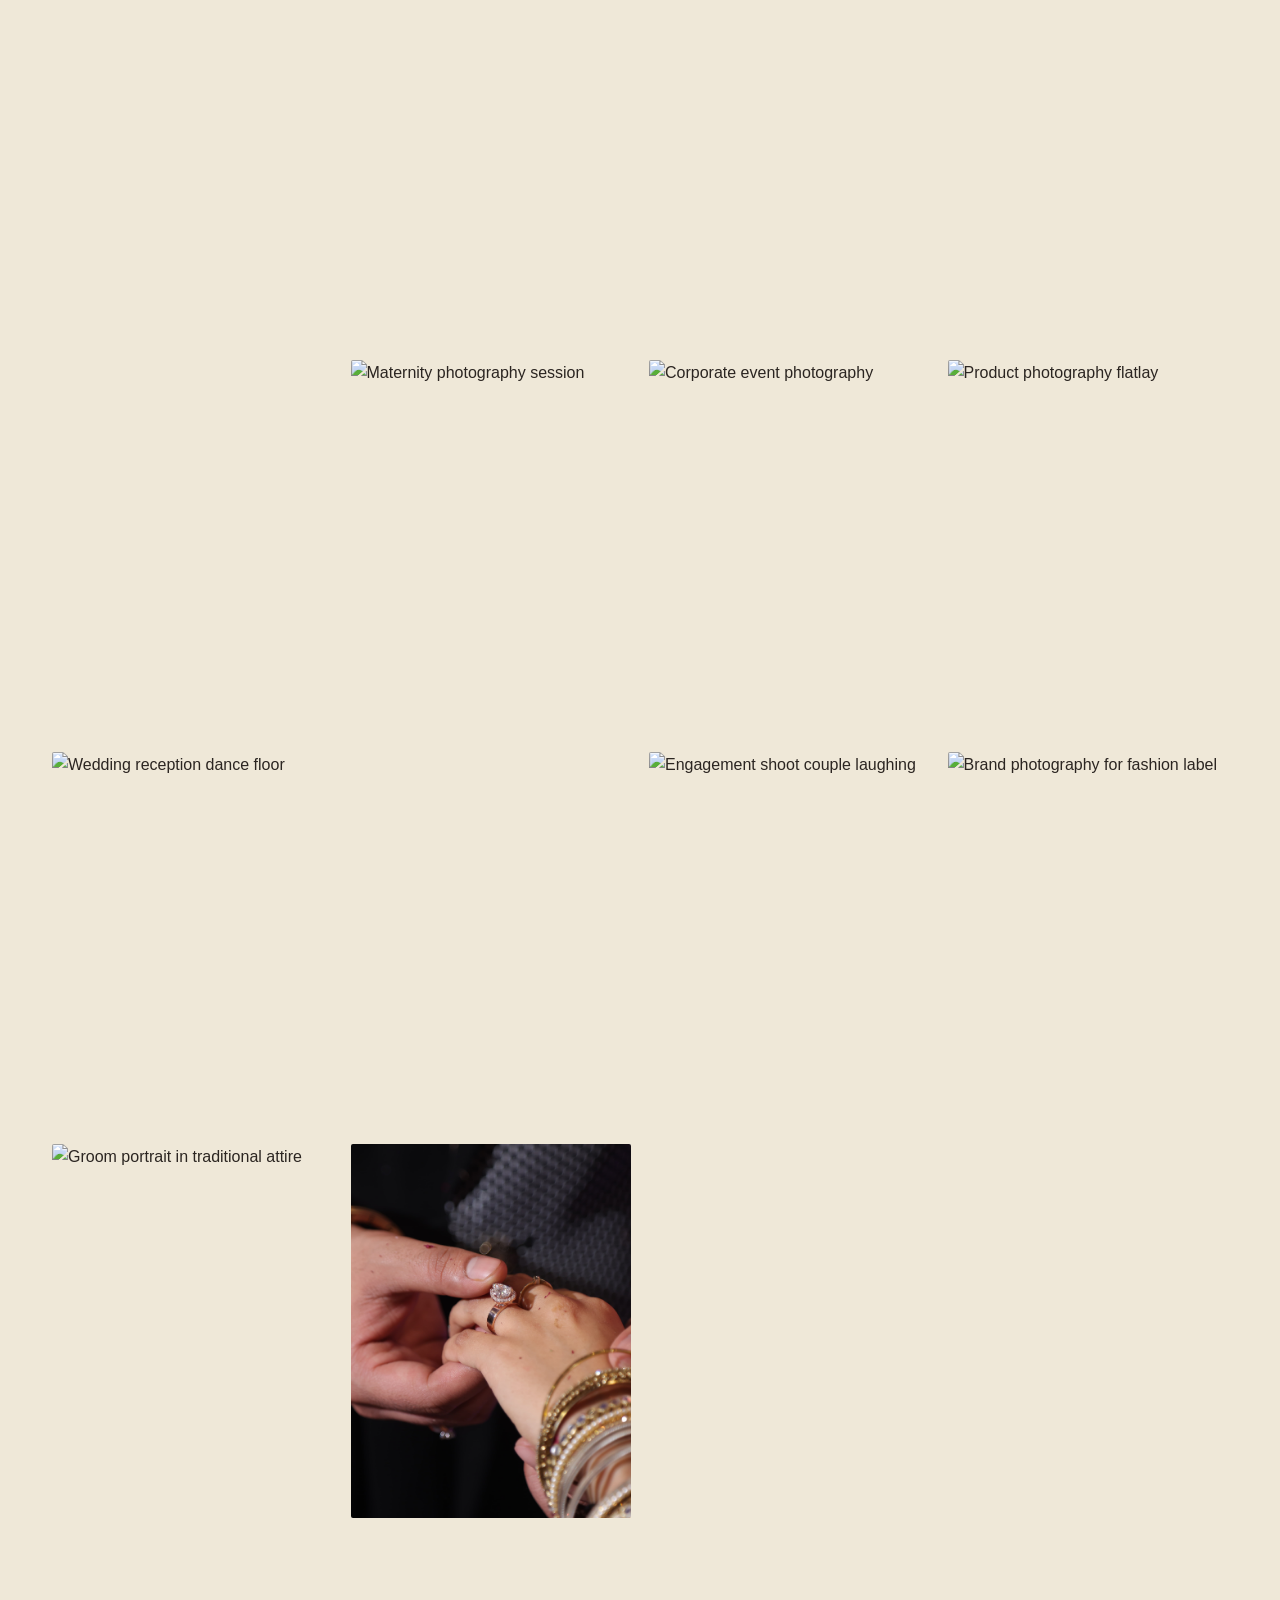
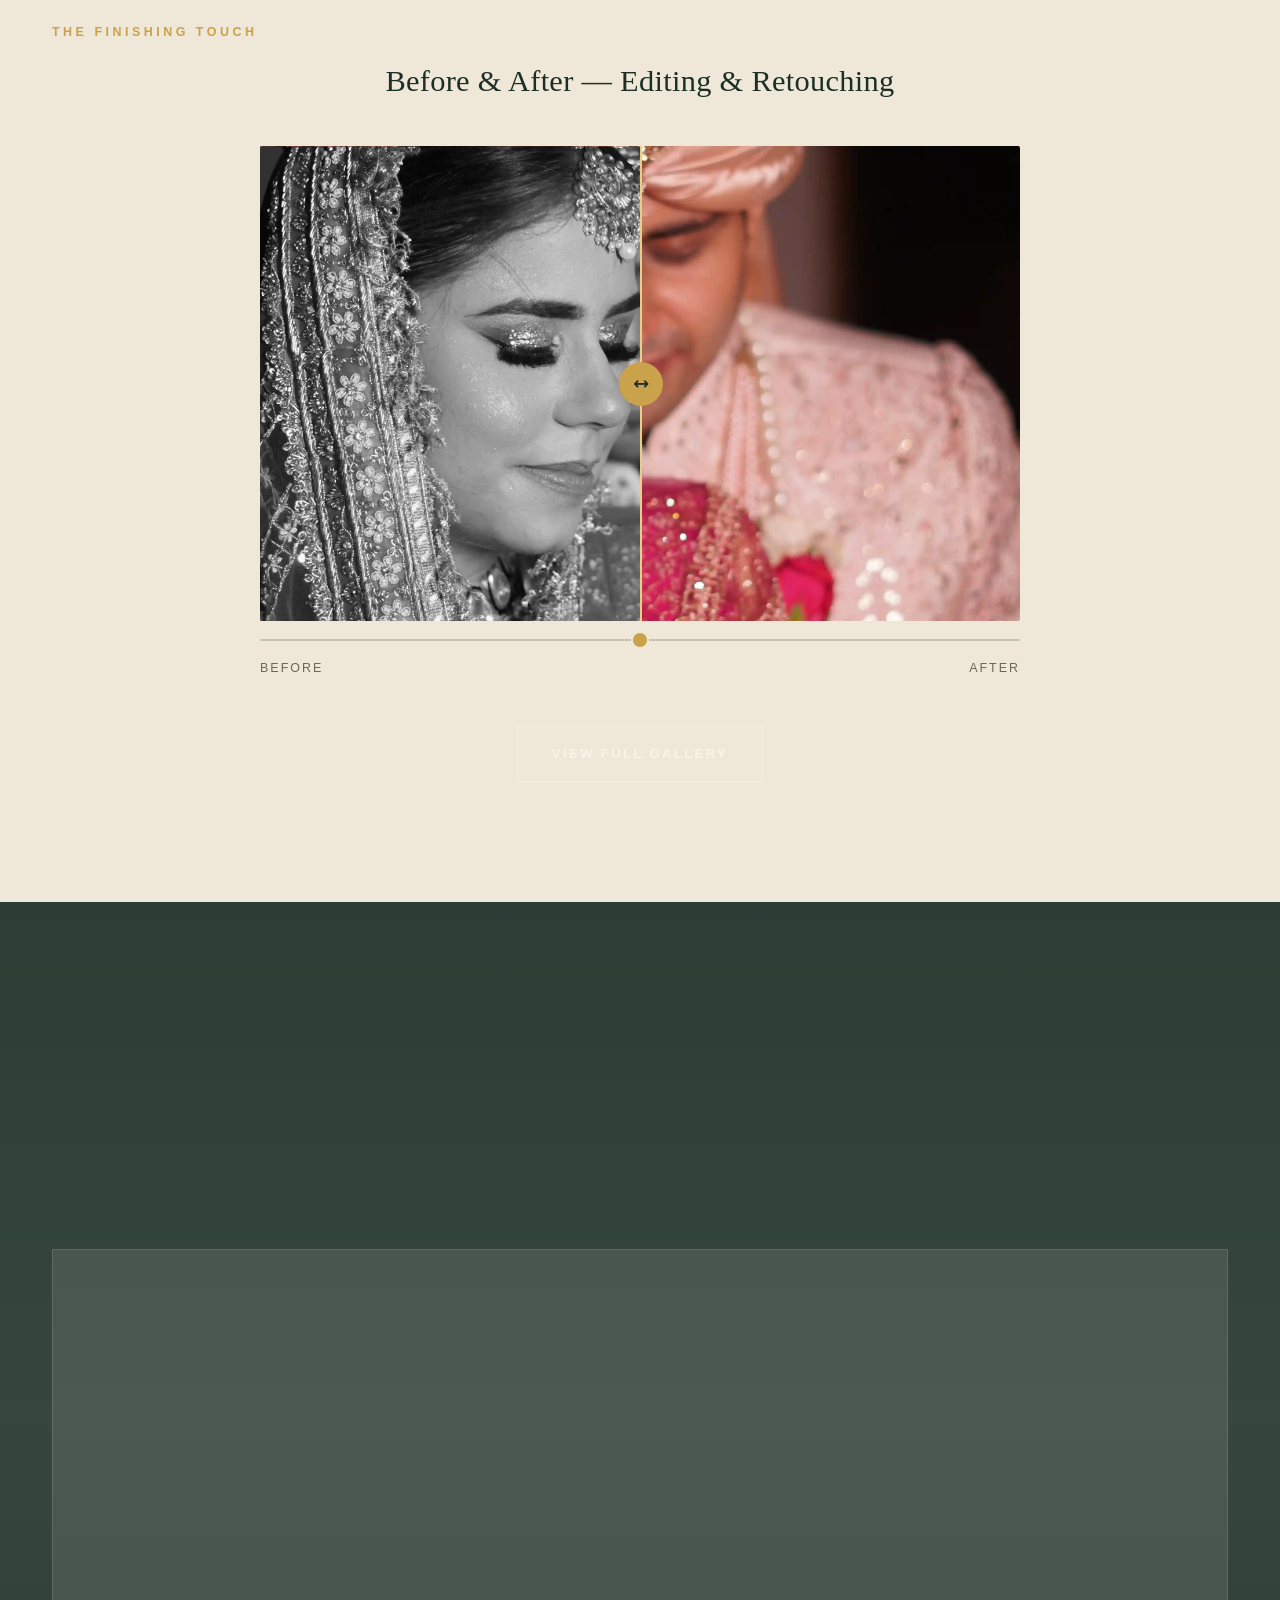
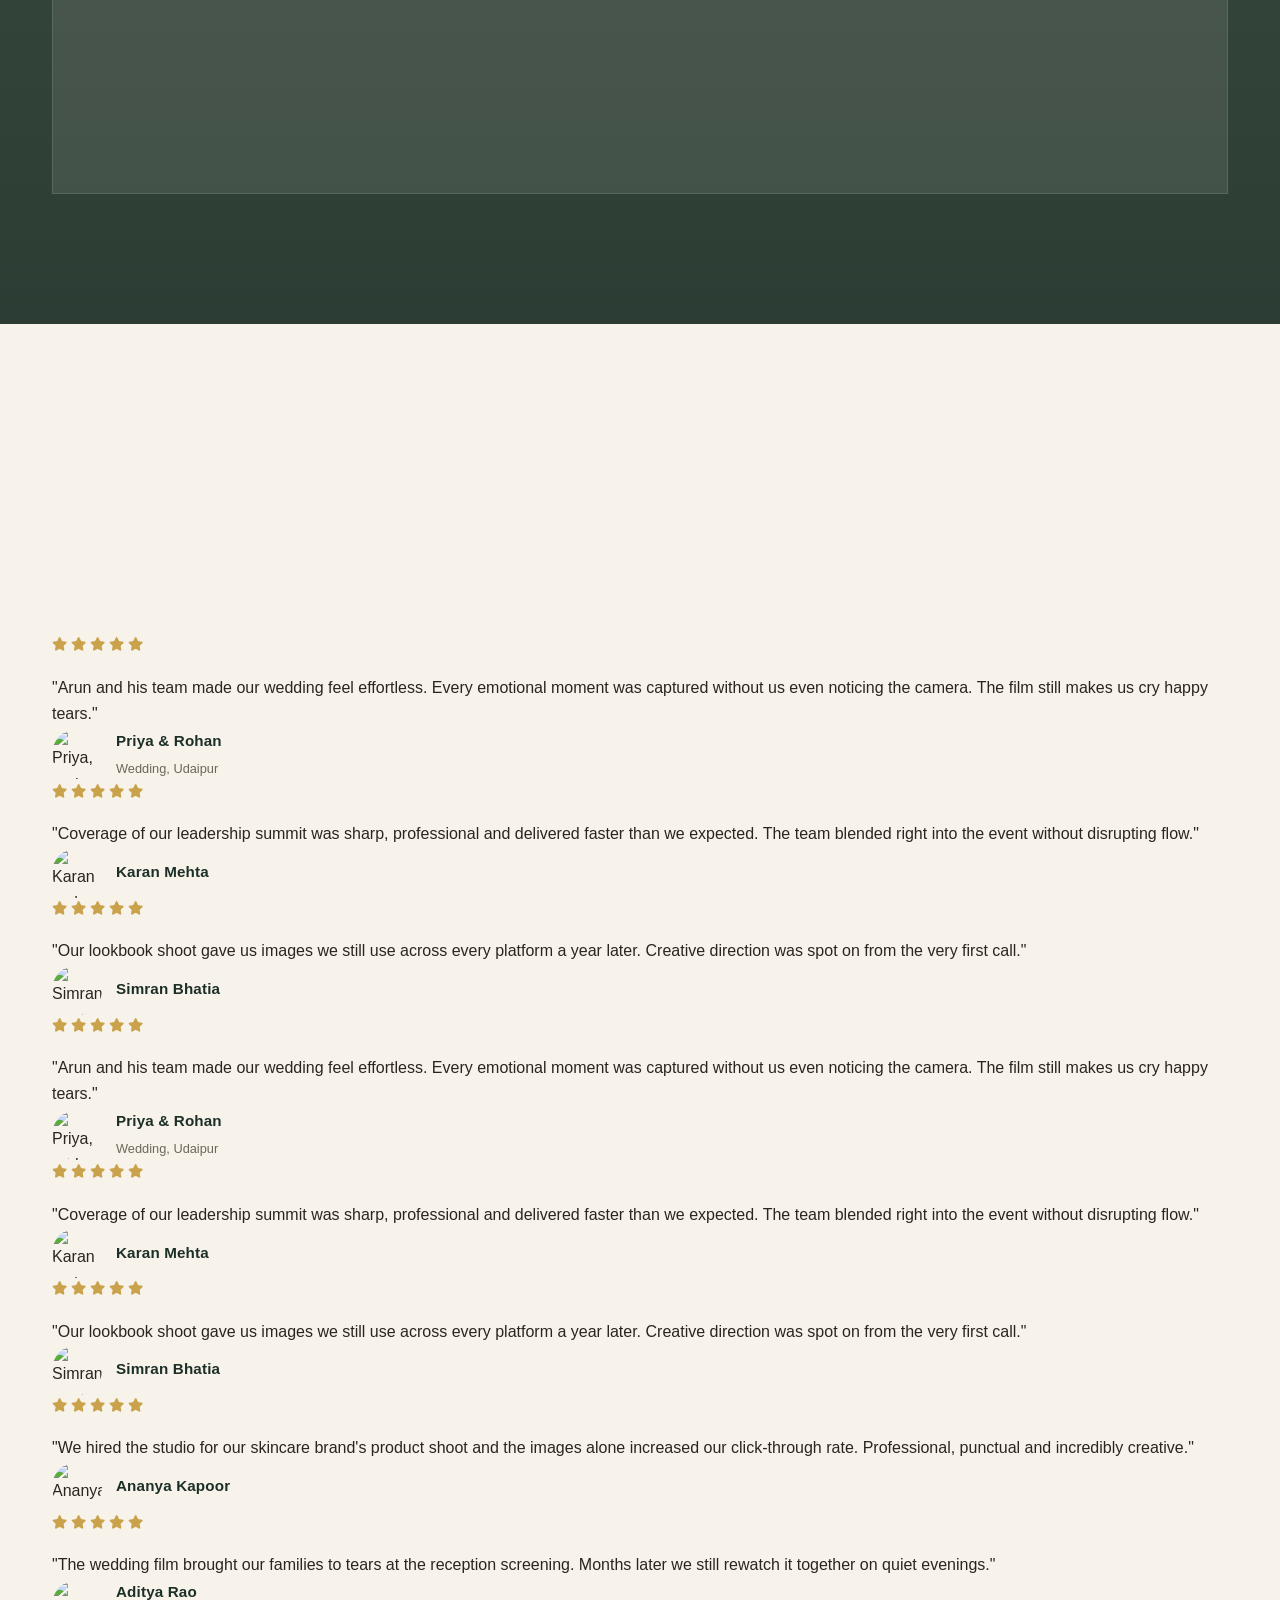
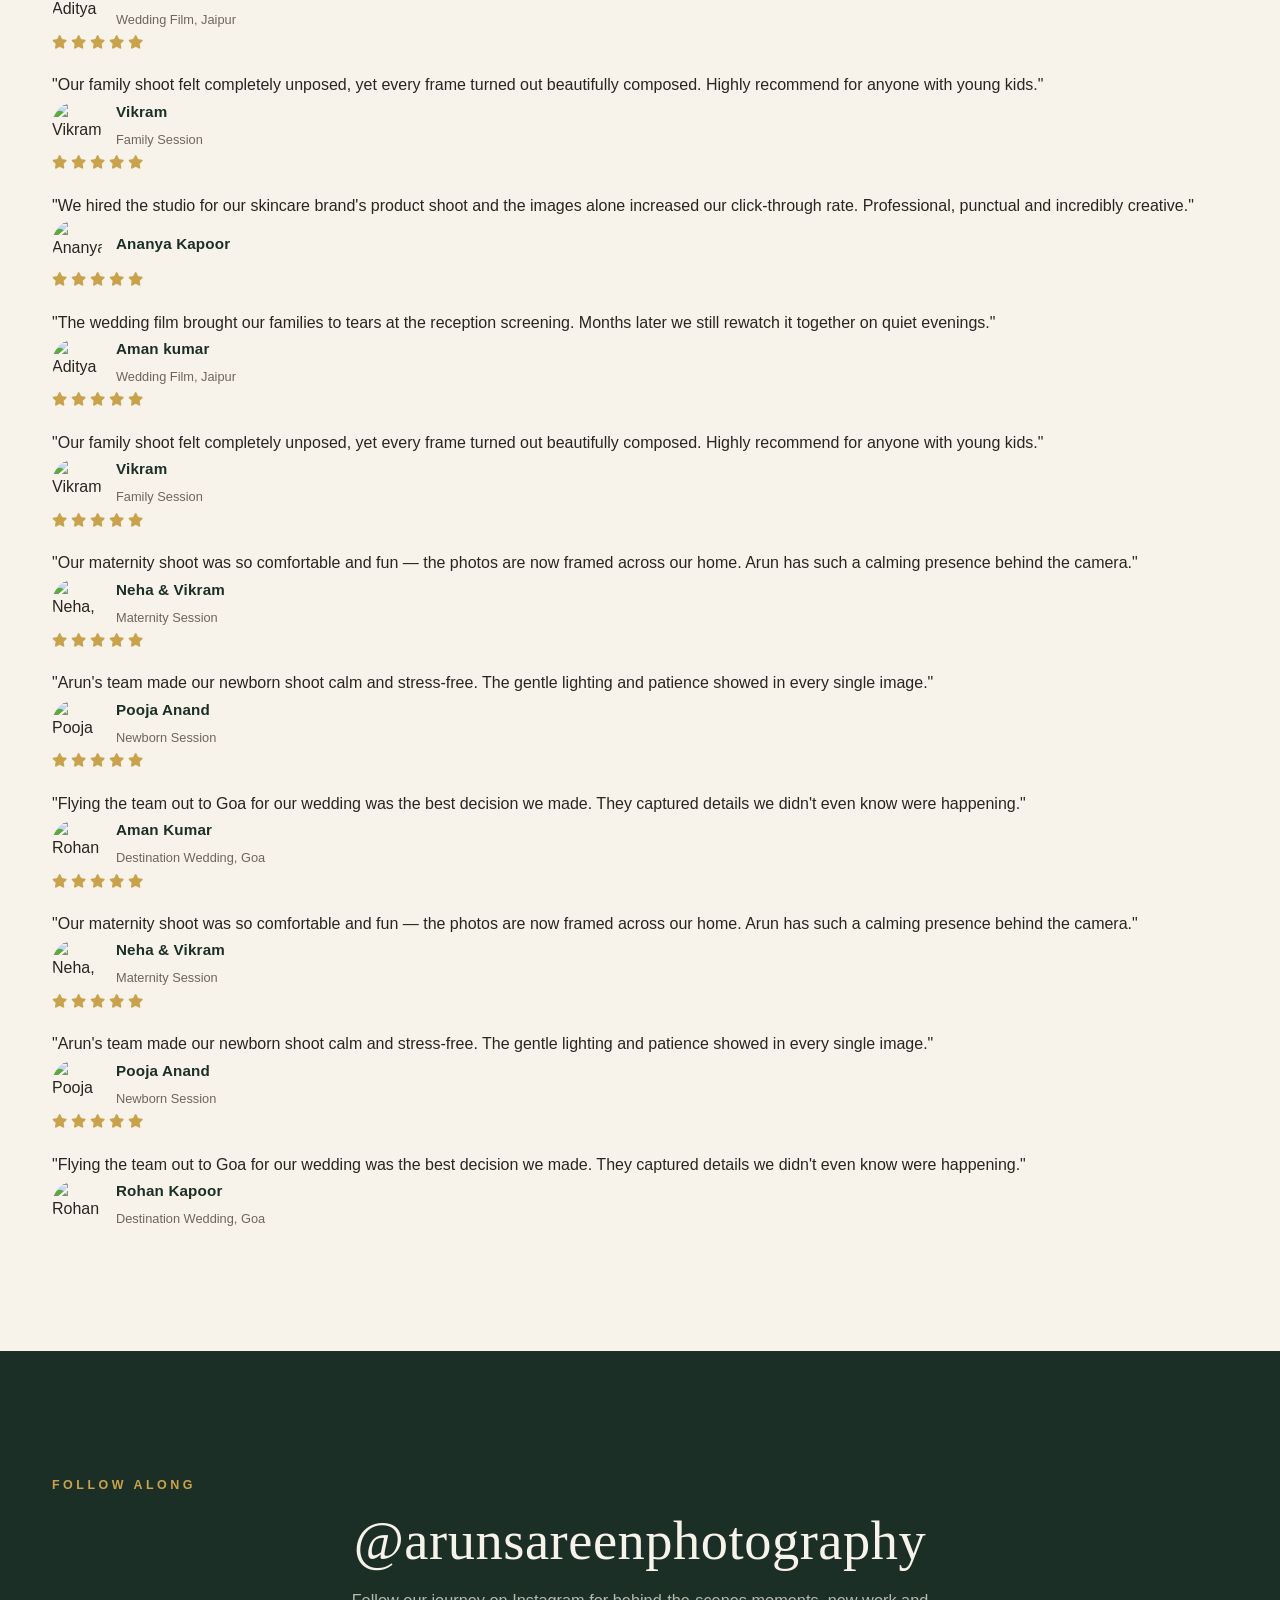
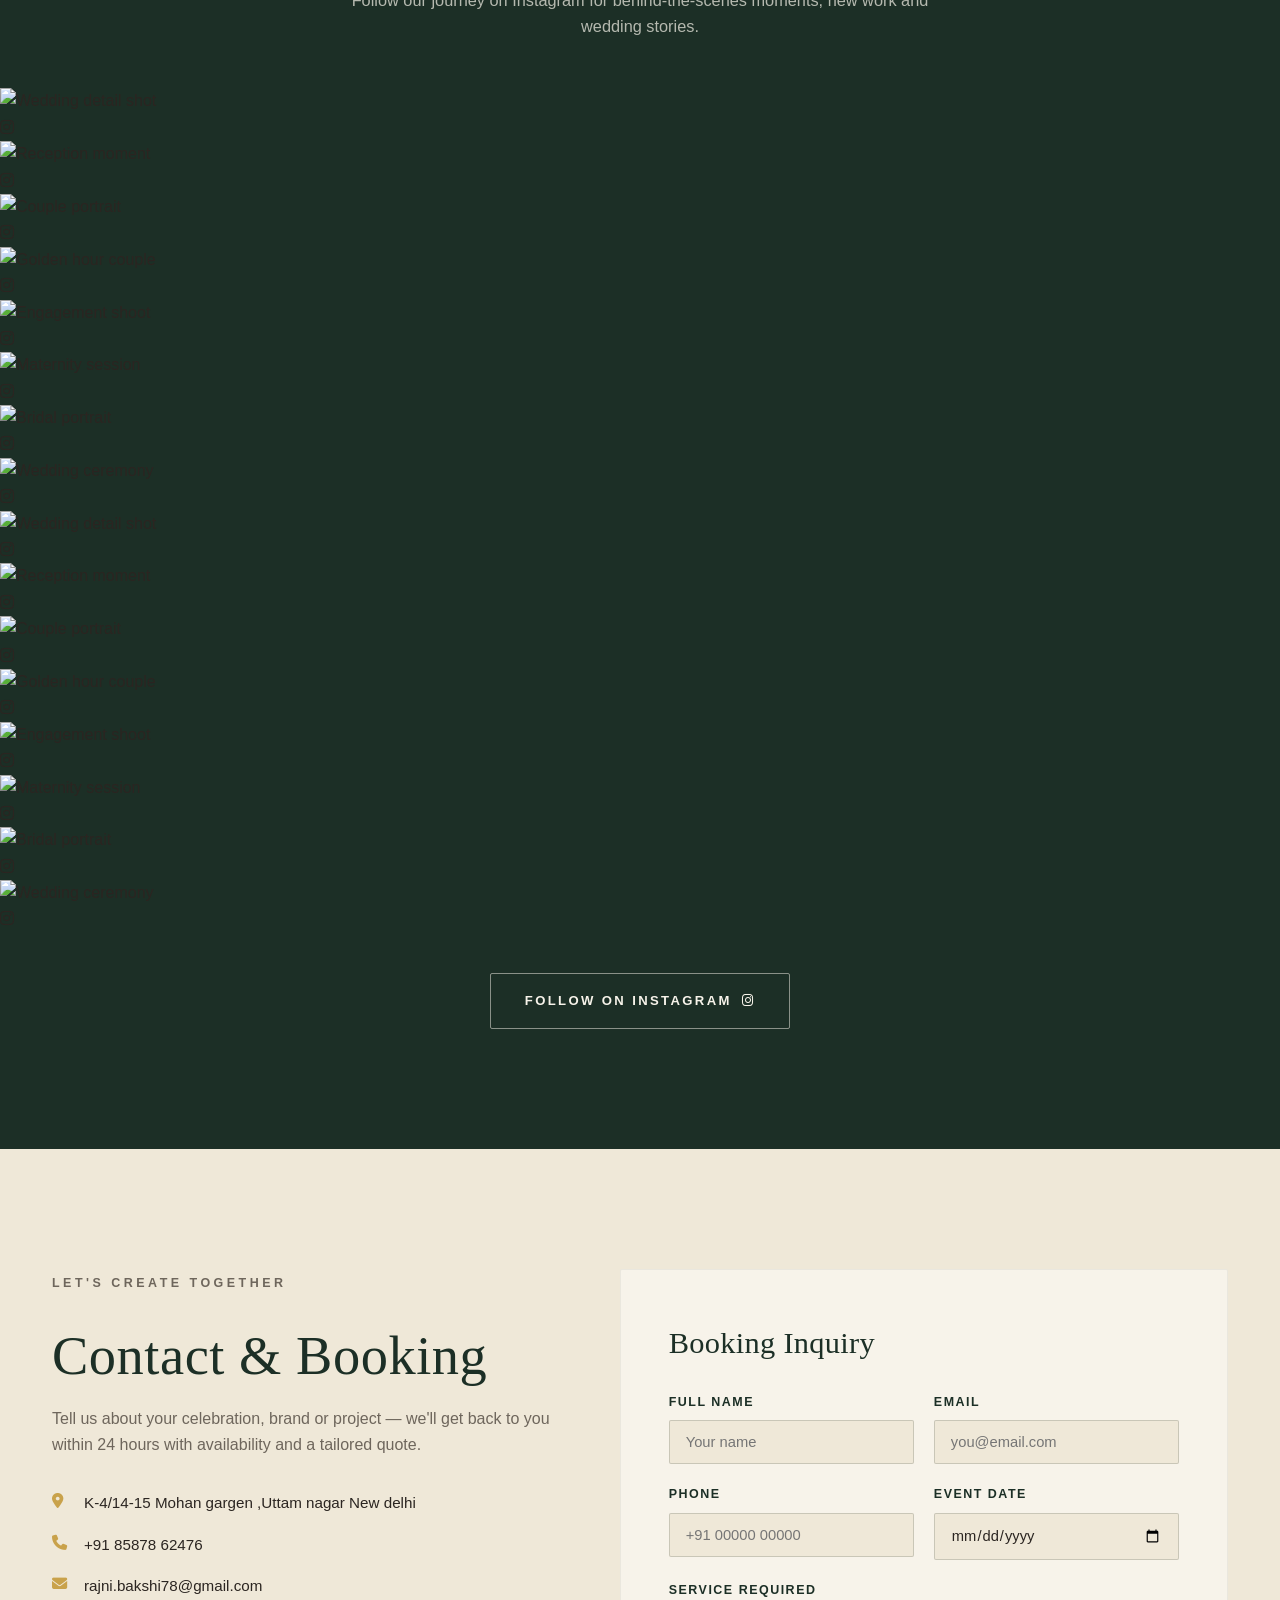
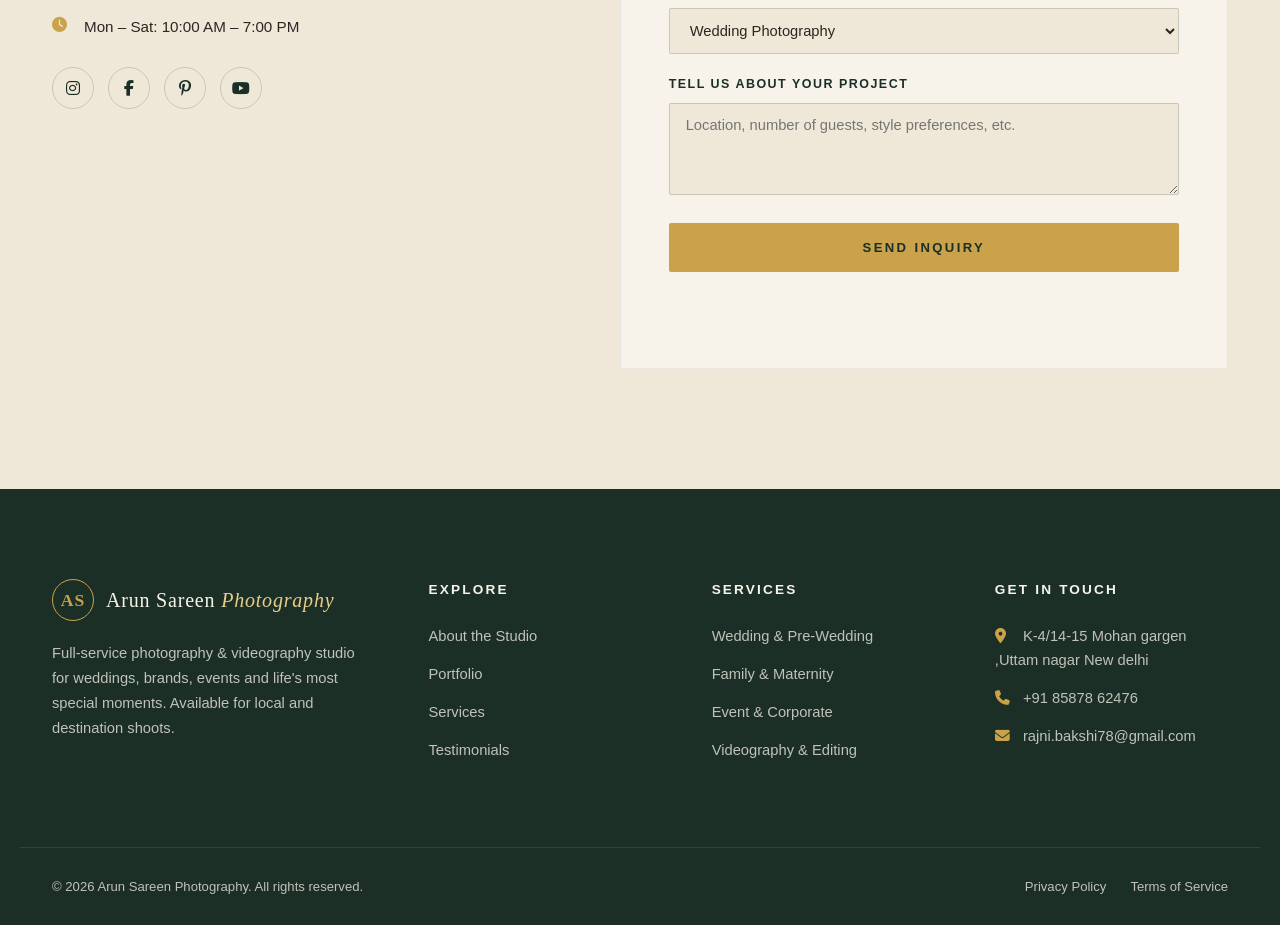
==== commit 9392eb6b: "Update index.html" ====
--- a/index.html
+++ b/index.html
@@ -96,7 +96,7 @@
     <span class="frame-corner tr"></span>
     <span class="frame-corner bl"></span>
     <span class="frame-corner br"></span>
-    <div class="preloader-text">ARUN&nbsp;SAREEN PHOTOGRAPHY</div>
+    <div class="preloader-text">SAREEN PHOTOGRAPHY</div>
   </div>
 </div>
 
@@ -165,6 +165,7 @@
       <a href="about.html">About</a>
       <a href="portfolio.html">Portfolio</a>
       <a href="#services">Services</a>
+      <a href="#testimonials">Testimonials</a>
       <a href="#contact" class="nav-cta">Book a Shoot</a>
     </nav>
     <button class="nav-toggle" id="navToggle" aria-label="Toggle navigation">
@@ -235,9 +236,9 @@
 </section>
 
 <!-- ================= CINEMATIC SHOWREEL ================= -->
-<section class="showreel">
+<section class="showreel" id="showreel">
   <div class="showreel-media">
-    <video class="showreel-video" id="showreelVideo" poster="https://images.unsplash.com/photo-1465495976277-4387d4b0b4c6?q=80&w=1920&auto=format&fit=crop" autoplay muted loop playsinline preload="metadata">
+    <video class="showreel-video" poster="images/showreel-poster.jpg" autoplay muted loop playsinline preload="metadata">
       <source src="video/saloni-part-2-final-online-video-cuttercom_DI9BvCcA.mp4" type="video/mp4">
     </video>
     <div class="showreel-overlay"></div>
@@ -269,51 +270,51 @@
 
     <div class="gallery-grid" id="galleryGrid">
       <figure class="gallery-item" data-cat="wedding">
-        <img src="https://images.unsplash.com/photo-1519225421980-715cb0215aed?q=80&w=800&auto=format&fit=crop" alt="Wedding ceremony moment">
-        <figcaption><span>Wedding</span><h4>The Ceremony, Udaipur</h4></figcaption>
+        <img src="images/p2.webp" alt="Wedding ceremony moment">
+        <figcaption><span>Wedding</span><h4>The Ceremony/h4></figcaption>
       </figure>
       <figure class="gallery-item" data-cat="prewedding">
-        <img src="https://images.unsplash.com/photo-1522673607200-164d1b6ce486?q=80&w=800&auto=format&fit=crop" alt="Pre-wedding couple shoot outdoors">
+        <img src="images/p4.webp" alt="Pre-wedding couple shoot outdoors">
         <figcaption><span>Pre-Wedding</span><h4>Sahil &amp; Meher, Goa</h4></figcaption>
       </figure>
       <figure class="gallery-item" data-cat="portrait">
-        <img src="https://images.unsplash.com/photo-1583939003579-730e3918a45a?q=80&w=800&auto=format&fit=crop" alt="Bridal portrait with jewelry detail">
+        <img src="images/p1.webp" alt="Bridal portrait with jewelry detail">
         <figcaption><span>Bridal Portrait</span><h4>The Bride in Gold</h4></figcaption>
       </figure>
       <figure class="gallery-item" data-cat="family">
-        <img src="https://images.unsplash.com/photo-1545558014-8692077e9b5c?q=80&w=800&auto=format&fit=crop" alt="Family portrait session">
+        <img src="images/p3.webp" alt="Family portrait session">
         <figcaption><span>Family</span><h4>The Mehta Family</h4></figcaption>
       </figure>
       <figure class="gallery-item" data-cat="family">
-        <img src="https://images.unsplash.com/photo-1531983412531-1f49a365ffed?q=80&w=800&auto=format&fit=crop" alt="Maternity photography session">
+        <img src="images/p12.webp" alt="Maternity photography session">
         <figcaption><span>Maternity</span><h4>Awaiting Aarav</h4></figcaption>
       </figure>
       <figure class="gallery-item" data-cat="event">
-        <img src="https://images.unsplash.com/photo-1511795409834-ef04bbd61622?q=80&w=800&auto=format&fit=crop" alt="Corporate event photography">
+        <img src="images/p6.webp" alt="Corporate event photography">
         <figcaption><span>Event</span><h4>Annual Leadership Summit</h4></figcaption>
       </figure>
       <figure class="gallery-item" data-cat="brand">
-        <img src="https://images.unsplash.com/photo-1523275335684-37898b6baf30?q=80&w=800&auto=format&fit=crop" alt="Product photography flatlay">
+        <img src="images/p7.webp" alt="Product photography flatlay">
         <figcaption><span>Product</span><h4>Lumière Skincare Campaign</h4></figcaption>
       </figure>
       <figure class="gallery-item" data-cat="wedding">
-        <img src="https://images.unsplash.com/photo-1465495976277-4387d4b0b4c6?q=80&w=800&auto=format&fit=crop" alt="Wedding reception dance floor">
+        <img src="images/p9.webp" alt="Wedding reception dance floor">
         <figcaption><span>Wedding</span><h4>First Dance, Jaipur</h4></figcaption>
       </figure>
       <figure class="gallery-item" data-cat="prewedding">
-        <img src="https://images.unsplash.com/photo-1522413452208-996ff3f3e740?q=80&w=800&auto=format&fit=crop" alt="Engagement shoot couple laughing">
+        <img src="images/p10.webp" alt="Engagement shoot couple laughing">
         <figcaption><span>Engagement</span><h4>Rhea &amp; Karan</h4></figcaption>
       </figure>
       <figure class="gallery-item" data-cat="brand">
-        <img src="https://images.unsplash.com/photo-1556905055-8f358a7a47b2?q=80&w=800&auto=format&fit=crop" alt="Brand photography for fashion label">
+        <img src="images/p8.webp" alt="Brand photography for fashion label">
         <figcaption><span>Brand</span><h4>Studio Veer Lookbook</h4></figcaption>
       </figure>
       <figure class="gallery-item" data-cat="portrait">
-        <img src="https://images.unsplash.com/photo-1583939411023-ea4ee0e9aafe?q=80&w=800&auto=format&fit=crop" alt="Groom portrait in traditional attire">
+        <img src="images/p11.webp" alt="Groom portrait in traditional attire">
         <figcaption><span>Portrait</span><h4>The Groom's Moment</h4></figcaption>
       </figure>
       <figure class="gallery-item" data-cat="event">
-        <img src="https://images.unsplash.com/photo-1492684223066-81342ee5ff30?q=80&w=800&auto=format&fit=crop" alt="Live event coverage with crowd">
+        <img src="images/hero-background 1.jpg" alt="Live event coverage with crowd">
         <figcaption><span>Event</span><h4>Live Performance Coverage</h4></figcaption>
       </figure>
     </div>
@@ -324,8 +325,8 @@
       <h3 class="center" data-aos>Before &amp; After — Editing &amp; Retouching</h3>
       <div class="ba-slider" data-aos>
         <div class="ba-wrap" id="baWrap">
-          <img src="images/after edit.webp" alt="Before color grading and retouching" class="ba-img ba-before">
-          <img src="images/before edit.webp" alt="After color grading and retouching" class="ba-img ba-after">
+          <img src="images/before edit.webp" alt="Before color grading and retouching" class="ba-img ba-before">
+          <img src="images/after edit.webp" alt="After color grading and retouching" class="ba-img ba-after">
           <div class="ba-divider" id="baDivider"><span><i class="fa-solid fa-arrows-left-right"></i></span></div>
         </div>
         <input type="range" min="0" max="100" value="50" id="baSlider" class="ba-range" aria-label="Drag to compare before and after">
@@ -385,29 +386,9 @@
         <p>Comprehensive coverage of celebrations, parties, anniversaries and milestones.</p>
       </div>
       <div class="service-card" data-aos>
-        <i class="fa-solid fa-briefcase"></i>
-        <h3>Corporate Photography</h3>
-        <p>Conferences, leadership portraits, team offsites and corporate events — polished and professional.</p>
-      </div>
-      <div class="service-card" data-aos>
-        <i class="fa-solid fa-tags"></i>
-        <h3>Brand &amp; Product Photography</h3>
-        <p>Striking visuals for catalogues, e-commerce, lookbooks and marketing campaigns.</p>
-      </div>
-      <div class="service-card" data-aos>
-        <i class="fa-solid fa-city"></i>
-        <h3>Commercial Photography</h3>
-        <p>Architecture, hospitality, F&amp;B and editorial commercial shoots with a premium finish.</p>
-      </div>
-      <div class="service-card" data-aos>
         <i class="fa-solid fa-clapperboard"></i>
         <h3>Videography &amp; Cinematic Films</h3>
         <p>Story-driven wedding films, brand videos and event highlight reels, beautifully graded.</p>
-      </div>
-      <div class="service-card" data-aos>
-        <i class="fa-solid fa-wand-magic-sparkles"></i>
-        <h3>Photo Editing &amp; Retouching</h3>
-        <p>Professional color grading, skin retouching and creative editing for every frame.</p>
       </div>
     </div>
   </div>
@@ -418,48 +399,249 @@
   <div class="container">
     <p class="eyebrow center" data-aos>Kind Words</p>
     <h2 class="section-title center" data-aos>What Our Clients Say</h2>
-
-    <div class="testimonial-grid">
-      <div class="testimonial-card" data-aos>
-        <div class="stars"><i class="fa-solid fa-star"></i><i class="fa-solid fa-star"></i><i class="fa-solid fa-star"></i><i class="fa-solid fa-star"></i><i class="fa-solid fa-star"></i></div>
-        <p>"Excellent photography and very professional service. The photos turned out beautiful and were delivered on time. Highly recommended!cry happy tears."</p>
-        <div class="t-person">
-          <img src="https://images.unsplash.com/photo-1535713875002-d1d0cf377fde?q=80&w=120&auto=format&fit=crop" alt="Priya, bride">
-          <div><h4>Manpreet Singh</h4><span>Wedding, Udaipur</span></div>
-        </div>
-      </div>
-      <div class="testimonial-card" data-aos>
-        <div class="stars"><i class="fa-solid fa-star"></i><i class="fa-solid fa-star"></i><i class="fa-solid fa-star"></i><i class="fa-solid fa-star"></i><i class="fa-solid fa-star"></i></div>
-        <p>Arun captured our special day perfectly. Amazing quality, great attention to detail, and a very friendly experience."</p>
-        <div class="t-person">
-          <img src="https://images.unsplash.com/photo-1580489944761-15a19d654956?q=80&w=120&auto=format&fit=crop" alt="Ritika, brand founder">
-          <div><h4>Ritika Sharma</h4><span>Delhi</span></div>
-        </div>
-      </div>
-      <div class="testimonial-card" data-aos>
-        <div class="stars"><i class="fa-solid fa-star"></i><i class="fa-solid fa-star"></i><i class="fa-solid fa-star"></i><i class="fa-solid fa-star"></i><i class="fa-solid fa-star"></i></div>
-        <p>"Very happy with the results. The pictures looked natural, vibrant, and full of emotion. Will definitely book again!"</p>
-        <div class="t-person">
-          <img src="https://images.unsplash.com/photo-1438761681033-6461ffad8d80?q=80&w=120&auto=format&fit=crop" alt="Neha, client">
-          <div><h4>Neha &amp; Vikram</h4><span>Maternity Session</span></div>
-        </div>
-      </div>
-    </div>
-  </div>
-</section>
+    <p class="section-sub center" data-aos>See what our couples, families and brand partners have to say about working with us.</p>
+
+    <div class="testimonials-columns-wrap">
+      <div class="testimonial-column" style="animation-duration:24s;">
+        <div class="testimonial-mini-card">
+          <div class="stars"><i class="fa-solid fa-star"></i><i class="fa-solid fa-star"></i><i class="fa-solid fa-star"></i><i class="fa-solid fa-star"></i><i class="fa-solid fa-star"></i></div>
+          <p>"Arun and his team made our wedding feel effortless. Every emotional moment was captured without us even noticing the camera. The film still makes us cry happy tears."</p>
+          <div class="t-person">
+            <img src="https://images.unsplash.com/photo-1535713875002-d1d0cf377fde?q=80&w=120&auto=format&fit=crop" alt="Priya, bride">
+            <div><h4>Priya &amp; Rohan</h4><span>Wedding, Udaipur</span></div>
+          </div>
+        </div>
+        <div class="testimonial-mini-card">
+          <div class="stars"><i class="fa-solid fa-star"></i><i class="fa-solid fa-star"></i><i class="fa-solid fa-star"></i><i class="fa-solid fa-star"></i><i class="fa-solid fa-star"></i></div>
+          <p>"Coverage of our leadership summit was sharp, professional and delivered faster than we expected. The team blended right into the event without disrupting flow."</p>
+          <div class="t-person">
+            <img src="https://images.unsplash.com/photo-1494790108377-be9c29b29330?q=80&w=120&auto=format&fit=crop" alt="Karan Mehta, event manager">
+            <div><h4>Karan Mehta</h4></div>
+          </div>
+        </div>
+        <div class="testimonial-mini-card">
+          <div class="stars"><i class="fa-solid fa-star"></i><i class="fa-solid fa-star"></i><i class="fa-solid fa-star"></i><i class="fa-solid fa-star"></i><i class="fa-solid fa-star"></i></div>
+          <p>"Our lookbook shoot gave us images we still use across every platform a year later. Creative direction was spot on from the very first call."</p>
+          <div class="t-person">
+            <img src="https://images.unsplash.com/photo-1544005313-94ddf0286df2?q=80&w=120&auto=format&fit=crop" alt="Simran Bhatia, founder">
+            <div><h4>Simran Bhatia</h4></div>
+          </div>
+        </div>
+        <!-- duplicate set for seamless vertical loop -->
+        <div class="testimonial-mini-card" aria-hidden="true">
+          <div class="stars"><i class="fa-solid fa-star"></i><i class="fa-solid fa-star"></i><i class="fa-solid fa-star"></i><i class="fa-solid fa-star"></i><i class="fa-solid fa-star"></i></div>
+          <p>"Arun and his team made our wedding feel effortless. Every emotional moment was captured without us even noticing the camera. The film still makes us cry happy tears."</p>
+          <div class="t-person">
+            <img src="https://images.unsplash.com/photo-1535713875002-d1d0cf377fde?q=80&w=120&auto=format&fit=crop" alt="Priya, bride">
+            <div><h4>Priya &amp; Rohan</h4><span>Wedding, Udaipur</span></div>
+          </div>
+        </div>
+        <div class="testimonial-mini-card" aria-hidden="true">
+          <div class="stars"><i class="fa-solid fa-star"></i><i class="fa-solid fa-star"></i><i class="fa-solid fa-star"></i><i class="fa-solid fa-star"></i><i class="fa-solid fa-star"></i></div>
+          <p>"Coverage of our leadership summit was sharp, professional and delivered faster than we expected. The team blended right into the event without disrupting flow."</p>
+          <div class="t-person">
+            <img src="https://images.unsplash.com/photo-1494790108377-be9c29b29330?q=80&w=120&auto=format&fit=crop" alt="Karan Mehta, event manager">
+            <div><h4>Karan Mehta</h4></div>
+          </div>
+        </div>
+        <div class="testimonial-mini-card" aria-hidden="true">
+          <div class="stars"><i class="fa-solid fa-star"></i><i class="fa-solid fa-star"></i><i class="fa-solid fa-star"></i><i class="fa-solid fa-star"></i><i class="fa-solid fa-star"></i></div>
+          <p>"Our lookbook shoot gave us images we still use across every platform a year later. Creative direction was spot on from the very first call."</p>
+          <div class="t-person">
+            <img src="https://images.unsplash.com/photo-1544005313-94ddf0286df2?q=80&w=120&auto=format&fit=crop" alt="Simran Bhatia, founder">
+            <div><h4>Simran Bhatia</h4></div>
+          </div>
+        </div>
+      </div>
+
+      <div class="testimonial-column testimonial-column-mid" style="animation-duration:30s;">
+        <div class="testimonial-mini-card">
+          <div class="stars"><i class="fa-solid fa-star"></i><i class="fa-solid fa-star"></i><i class="fa-solid fa-star"></i><i class="fa-solid fa-star"></i><i class="fa-solid fa-star"></i></div>
+          <p>"We hired the studio for our skincare brand's product shoot and the images alone increased our click-through rate. Professional, punctual and incredibly creative."</p>
+          <div class="t-person">
+            <img src="https://images.unsplash.com/photo-1580489944761-15a19d654956?q=80&w=120&auto=format&fit=crop" alt="Ananya, brand founder">
+            <div><h4>Ananya Kapoor</h4></div>
+          </div>
+        </div>
+        <div class="testimonial-mini-card">
+          <div class="stars"><i class="fa-solid fa-star"></i><i class="fa-solid fa-star"></i><i class="fa-solid fa-star"></i><i class="fa-solid fa-star"></i><i class="fa-solid fa-star"></i></div>
+          <p>"The wedding film brought our families to tears at the reception screening. Months later we still rewatch it together on quiet evenings."</p>
+          <div class="t-person">
+            <img src="https://images.unsplash.com/photo-1500648767791-00dcc994a43e?q=80&w=120&auto=format&fit=crop" alt="Aditya Rao, groom">
+            <div><h4>Aditya Rao</h4><span>Wedding Film, Jaipur</span></div>
+          </div>
+        </div>
+        <div class="testimonial-mini-card">
+          <div class="stars"><i class="fa-solid fa-star"></i><i class="fa-solid fa-star"></i><i class="fa-solid fa-star"></i><i class="fa-solid fa-star"></i><i class="fa-solid fa-star"></i></div>
+          <p>"Our family shoot felt completely unposed, yet every frame turned out beautifully composed. Highly recommend for anyone with young kids."</p>
+          <div class="t-person">
+            <img src="https://images.unsplash.com/photo-1517841905240-472988babdf9?q=80&w=120&auto=format&fit=crop" alt="Vikram Oberoi, father">
+            <div><h4>Vikram </h4><span>Family Session</span></div>
+          </div>
+        </div>
+        <!-- duplicate set for seamless vertical loop -->
+        <div class="testimonial-mini-card" aria-hidden="true">
+          <div class="stars"><i class="fa-solid fa-star"></i><i class="fa-solid fa-star"></i><i class="fa-solid fa-star"></i><i class="fa-solid fa-star"></i><i class="fa-solid fa-star"></i></div>
+          <p>"We hired the studio for our skincare brand's product shoot and the images alone increased our click-through rate. Professional, punctual and incredibly creative."</p>
+          <div class="t-person">
+            <img src="https://images.unsplash.com/photo-1580489944761-15a19d654956?q=80&w=120&auto=format&fit=crop" alt="Ananya, brand founder">
+            <div><h4>Ananya Kapoor</h4></div>
+          </div>
+        </div>
+        <div class="testimonial-mini-card" aria-hidden="true">
+          <div class="stars"><i class="fa-solid fa-star"></i><i class="fa-solid fa-star"></i><i class="fa-solid fa-star"></i><i class="fa-solid fa-star"></i><i class="fa-solid fa-star"></i></div>
+          <p>"The wedding film brought our families to tears at the reception screening. Months later we still rewatch it together on quiet evenings."</p>
+          <div class="t-person">
+            <img src="https://images.unsplash.com/photo-1500648767791-00dcc994a43e?q=80&w=120&auto=format&fit=crop" alt="Aditya Rao, groom">
+            <div><h4>Aman kumar</h4><span>Wedding Film, Jaipur</span></div>
+          </div>
+        </div>
+        <div class="testimonial-mini-card" aria-hidden="true">
+          <div class="stars"><i class="fa-solid fa-star"></i><i class="fa-solid fa-star"></i><i class="fa-solid fa-star"></i><i class="fa-solid fa-star"></i><i class="fa-solid fa-star"></i></div>
+          <p>"Our family shoot felt completely unposed, yet every frame turned out beautifully composed. Highly recommend for anyone with young kids."</p>
+          <div class="t-person">
+            <img src="https://images.unsplash.com/photo-1517841905240-472988babdf9?q=80&w=120&auto=format&fit=crop" alt="Vikram Oberoi, father">
+            <div><h4>Vikram </h4><span>Family Session</span></div>
+          </div>
+        </div>
+      </div>
+
+      <div class="testimonial-column testimonial-column-last" style="animation-duration:27s;">
+        <div class="testimonial-mini-card">
+          <div class="stars"><i class="fa-solid fa-star"></i><i class="fa-solid fa-star"></i><i class="fa-solid fa-star"></i><i class="fa-solid fa-star"></i><i class="fa-solid fa-star"></i></div>
+          <p>"Our maternity shoot was so comfortable and fun — the photos are now framed across our home. Arun has such a calming presence behind the camera."</p>
+          <div class="t-person">
+            <img src="https://images.unsplash.com/photo-1438761681033-6461ffad8d80?q=80&w=120&auto=format&fit=crop" alt="Neha, client">
+            <div><h4>Neha &amp; Vikram</h4><span>Maternity Session</span></div>
+          </div>
+        </div>
+        <div class="testimonial-mini-card">
+          <div class="stars"><i class="fa-solid fa-star"></i><i class="fa-solid fa-star"></i><i class="fa-solid fa-star"></i><i class="fa-solid fa-star"></i><i class="fa-solid fa-star"></i></div>
+          <p>"Arun's team made our newborn shoot calm and stress-free. The gentle lighting and patience showed in every single image."</p>
+          <div class="t-person">
+            <img src="https://images.unsplash.com/photo-1502685104226-ee32379fefbe?q=80&w=120&auto=format&fit=crop" alt="Pooja Anand, new mother">
+            <div><h4>Pooja Anand</h4><span>Newborn Session</span></div>
+          </div>
+        </div>
+        <div class="testimonial-mini-card">
+          <div class="stars"><i class="fa-solid fa-star"></i><i class="fa-solid fa-star"></i><i class="fa-solid fa-star"></i><i class="fa-solid fa-star"></i><i class="fa-solid fa-star"></i></div>
+          <p>"Flying the team out to Goa for our wedding was the best decision we made. They captured details we didn't even know were happening."</p>
+          <div class="t-person">
+            <img src="https://images.unsplash.com/photo-1507003211169-0a1dd7228f2d?q=80&w=120&auto=format&fit=crop" alt="Rohan Kapoor, groom">
+            <div><h4>Aman Kumar</h4><span>Destination Wedding, Goa</span></div>
+          </div>
+        </div>
+        <!-- duplicate set for seamless vertical loop -->
+        <div class="testimonial-mini-card" aria-hidden="true">
+          <div class="stars"><i class="fa-solid fa-star"></i><i class="fa-solid fa-star"></i><i class="fa-solid fa-star"></i><i class="fa-solid fa-star"></i><i class="fa-solid fa-star"></i></div>
+          <p>"Our maternity shoot was so comfortable and fun — the photos are now framed across our home. Arun has such a calming presence behind the camera."</p>
+          <div class="t-person">
+            <img src="https://images.unsplash.com/photo-1438761681033-6461ffad8d80?q=80&w=120&auto=format&fit=crop" alt="Neha, client">
+            <div><h4>Neha &amp; Vikram</h4><span>Maternity Session</span></div>
+          </div>
+        </div>
+        <div class="testimonial-mini-card" aria-hidden="true">
+          <div class="stars"><i class="fa-solid fa-star"></i><i class="fa-solid fa-star"></i><i class="fa-solid fa-star"></i><i class="fa-solid fa-star"></i><i class="fa-solid fa-star"></i></div>
+          <p>"Arun's team made our newborn shoot calm and stress-free. The gentle lighting and patience showed in every single image."</p>
+          <div class="t-person">
+            <img src="https://images.unsplash.com/photo-1502685104226-ee32379fefbe?q=80&w=120&auto=format&fit=crop" alt="Pooja Anand, new mother">
+            <div><h4>Pooja Anand</h4><span>Newborn Session</span></div>
+          </div>
+        </div>
+        <div class="testimonial-mini-card" aria-hidden="true">
+          <div class="stars"><i class="fa-solid fa-star"></i><i class="fa-solid fa-star"></i><i class="fa-solid fa-star"></i><i class="fa-solid fa-star"></i><i class="fa-solid fa-star"></i></div>
+          <p>"Flying the team out to Goa for our wedding was the best decision we made. They captured details we didn't even know were happening."</p>
+          <div class="t-person">
+            <img src="https://images.unsplash.com/photo-1507003211169-0a1dd7228f2d?q=80&w=120&auto=format&fit=crop" alt="Rohan Kapoor, groom">
+            <div><h4>Rohan Kapoor</h4><span>Destination Wedding, Goa</span></div>
+          </div>
+        </div>
+      </div>
+    </div>
+  </div>
+</section>
+
 <!-- ================= INSTAGRAM FEED ================= -->
 <section class="insta-feed">
-  <div class="container">
-    <p class="eyebrow center" data-aos>Follow Along</p>
-    <h2 class="section-title center" data-aos>@arunsareenphotography</h2>
-    <div class="insta-grid">
-      <a href="#" class="insta-item" data-aos><img src="https://images.unsplash.com/photo-1606216794074-735e91aa2c92?q=80&w=400&auto=format&fit=crop" alt="Instagram post - wedding detail shot"><i class="fa-brands fa-instagram"></i></a>
-      <a href="#" class="insta-item" data-aos><img src="https://images.unsplash.com/photo-1465495976277-4387d4b0b4c6?q=80&w=400&auto=format&fit=crop" alt="Instagram post - reception moment"><i class="fa-brands fa-instagram"></i></a>
-      <a href="#" class="insta-item" data-aos><img src="https://images.unsplash.com/photo-1469371670807-013ccf25f16a?q=80&w=400&auto=format&fit=crop" alt="Instagram post - couple portrait"><i class="fa-brands fa-instagram"></i></a>
-      <a href="#" class="insta-item" data-aos><img src="https://images.unsplash.com/photo-1519741497674-611481863552?q=80&w=400&auto=format&fit=crop" alt="Instagram post - golden hour couple"><i class="fa-brands fa-instagram"></i></a>
-      <a href="#" class="insta-item" data-aos><img src="https://images.unsplash.com/photo-1522413452208-996ff3f3e740?q=80&w=400&auto=format&fit=crop" alt="Instagram post - engagement shoot"><i class="fa-brands fa-instagram"></i></a>
-      <a href="#" class="insta-item" data-aos><img src="https://images.unsplash.com/photo-1531983412531-1f49a365ffed?q=80&w=400&auto=format&fit=crop" alt="Instagram post - maternity session"><i class="fa-brands fa-instagram"></i></a>
-    </div>
+  <div class="insta-feed-bg"></div>
+  <div class="insta-feed-overlay"></div>
+  <div class="container" style="position:relative;z-index:2;">
+    <p class="eyebrow center light" data-aos>Follow Along</p>
+    <h2 class="section-title center light" data-aos>@arunsareenphotography</h2>
+    <p class="section-sub center light" data-aos>Follow our journey on Instagram for behind-the-scenes moments, new work and wedding stories.</p>
+  </div>
+  <div class="insta-marquee-wrap" aria-label="Instagram photo strip">
+    <div class="insta-marquee" id="instaMarquee">
+      <!-- Set 1 -->
+      <a href="https://www.instagram.com/arunsareenphotography" target="_blank" rel="noopener noreferrer" class="insta-slide" aria-label="View on Instagram">
+        <img src="images/insta-feed 1.webp" alt="Wedding detail shot">
+        <div class="insta-slide-hover"><i class="fa-brands fa-instagram"></i></div>
+      </a>
+      <a href="https://www.instagram.com/arunsareenphotography" target="_blank" rel="noopener noreferrer" class="insta-slide" aria-label="View on Instagram">
+        <img src="images/insta-feed 2.webp" alt="Reception moment">
+        <div class="insta-slide-hover"><i class="fa-brands fa-instagram"></i></div>
+      </a>
+      <a href="https://www.instagram.com/arunsareenphotography" target="_blank" rel="noopener noreferrer" class="insta-slide" aria-label="View on Instagram">
+        <img src="images/insta-feed 3.webp" alt="Couple portrait">
+        <div class="insta-slide-hover"><i class="fa-brands fa-instagram"></i></div>
+      </a>
+      <a href="https://www.instagram.com/arunsareenphotography" target="_blank" rel="noopener noreferrer" class="insta-slide" aria-label="View on Instagram">
+        <img src="images/insta-feed 4.webp" alt="Golden hour couple">
+        <div class="insta-slide-hover"><i class="fa-brands fa-instagram"></i></div>
+      </a>
+      <a href="https://www.instagram.com/arunsareenphotography" target="_blank" rel="noopener noreferrer" class="insta-slide" aria-label="View on Instagram">
+        <img src="images/insta-feed 5.webp " alt="Engagement shoot">
+        <div class="insta-slide-hover"><i class="fa-brands fa-instagram"></i></div>
+      </a>
+      <a href="https://www.instagram.com/arunsareenphotography" target="_blank" rel="noopener noreferrer" class="insta-slide" aria-label="View on Instagram">
+        <img src="images/insta-feed 6.webp" alt="Maternity session">
+        <div class="insta-slide-hover"><i class="fa-brands fa-instagram"></i></div>
+      </a>
+      <a href="https://www.instagram.com/arunsareenphotography" target="_blank" rel="noopener noreferrer" class="insta-slide" aria-label="View on Instagram">
+        <img src="images/insta-feed 7.webp" alt="Bridal portrait">
+        <div class="insta-slide-hover"><i class="fa-brands fa-instagram"></i></div>
+      </a>
+      <a href="https://www.instagram.com/arunsareenphotography" target="_blank" rel="noopener noreferrer" class="insta-slide" aria-label="View on Instagram">
+        <img src="images/insta-feed 8.webp" alt="Wedding ceremony">
+        <div class="insta-slide-hover"><i class="fa-brands fa-instagram"></i></div>
+      </a>
+      <!-- Set 2 — identical duplicate for seamless infinite loop -->
+      <a href="https://www.instagram.com/arunsareenphotography" target="_blank" rel="noopener noreferrer" class="insta-slide" aria-label="View on Instagram">
+        <img src="images/insta-feed 1.webp" alt="Wedding detail shot">
+        <div class="insta-slide-hover"><i class="fa-brands fa-instagram"></i></div>
+      </a>
+      <a href="https://www.instagram.com/arunsareenphotography" target="_blank" rel="noopener noreferrer" class="insta-slide" aria-label="View on Instagram">
+        <img src="images/insta-feed 2.webp" alt="Reception moment">
+        <div class="insta-slide-hover"><i class="fa-brands fa-instagram"></i></div>
+      </a>
+      <a href="https://www.instagram.com/arunsareenphotography" target="_blank" rel="noopener noreferrer" class="insta-slide" aria-label="View on Instagram">
+        <img src="images/insta-feed 3.webp" alt="Couple portrait">
+        <div class="insta-slide-hover"><i class="fa-brands fa-instagram"></i></div>
+      </a>
+      <a href="https://www.instagram.com/arunsareenphotography" target="_blank" rel="noopener noreferrer" class="insta-slide" aria-label="View on Instagram">
+        <img src="images/insta-feed 4.webp" alt="Golden hour couple">
+        <div class="insta-slide-hover"><i class="fa-brands fa-instagram"></i></div>
+      </a>
+      <a href="https://www.instagram.com/arunsareenphotography" target="_blank" rel="noopener noreferrer" class="insta-slide" aria-label="View on Instagram">
+        <img src="images/insta-feed 5.webp " alt="Engagement shoot">
+        <div class="insta-slide-hover"><i class="fa-brands fa-instagram"></i></div>
+      </a>
+      <a href="https://www.instagram.com/arunsareenphotography" target="_blank" rel="noopener noreferrer" class="insta-slide" aria-label="View on Instagram">
+        <img src="images/insta-feed 6.webp" alt="Maternity session">
+        <div class="insta-slide-hover"><i class="fa-brands fa-instagram"></i></div>
+      </a>
+      <a href="https://www.instagram.com/arunsareenphotography" target="_blank" rel="noopener noreferrer" class="insta-slide" aria-label="View on Instagram">
+        <img src="images/insta-feed 7.webp" alt="Bridal portrait">
+        <div class="insta-slide-hover"><i class="fa-brands fa-instagram"></i></div>
+      </a>
+      <a href="https://www.instagram.com/arunsareenphotography" target="_blank" rel="noopener noreferrer" class="insta-slide" aria-label="View on Instagram">
+        <img src="images/insta-feed 8.webp" alt="Wedding ceremony">
+        <div class="insta-slide-hover"><i class="fa-brands fa-instagram"></i></div>
+      </a>
+    </div>
+  </div>
+  <div class="container" style="position:relative;z-index:2;text-align:center;margin-top:40px;">
+    <a href="https://www.instagram.com/arunsareenphotography" target="_blank" rel="noopener noreferrer" class="btn btn-outline">Follow on Instagram <i class="fa-brands fa-instagram"></i></a>
   </div>
 </section>
 
@@ -471,19 +653,19 @@
       <h2>Contact &amp; Booking</h2>
       <p>Tell us about your celebration, brand or project — we'll get back to you within 24 hours with availability and a tailored quote.</p>
       <ul class="contact-details">
-        <li><i class="fa-solid fa-location-dot"></i> K-4/14-15 Mohan Gargen, Uttam Nagar, New Delhi</li>
+        <li><i class="fa-solid fa-location-dot"></i> K-4/14-15 Mohan gargen ,Uttam nagar New delhi</li>
         <li><i class="fa-solid fa-phone"></i> +91 85878 62476</li>
         <li><i class="fa-solid fa-envelope"></i> rajni.bakshi78@gmail.com</li>
         <li><i class="fa-solid fa-clock"></i> Mon – Sat: 10:00 AM – 7:00 PM</li>
       </ul>
       <div class="social-row">
-        <a href="#" aria-label="Instagram"><i class="fa-brands fa-instagram"></i></a>
+        <a href="https://www.instagram.com/arunsareenphotography" target="_blank" rel="noopener noreferrer" aria-label="Instagram"><i class="fa-brands fa-instagram"></i></a>
         <a href="#" aria-label="Facebook"><i class="fa-brands fa-facebook-f"></i></a>
         <a href="#" aria-label="Pinterest"><i class="fa-brands fa-pinterest-p"></i></a>
         <a href="#" aria-label="YouTube"><i class="fa-brands fa-youtube"></i></a>
       </div>
       <div class="map-embed">
-        <iframe src="https://maps.google.com/maps?q=K-4%2F14-15%20Mohan%20Gargen%2C%20Uttam%20Nagar%2C%20New%20Delhi&t=&z=13&ie=UTF8&iwloc=&output=embed" width="100%" height="220" style="border:0;" loading="lazy" title="Studio location map"></iframe>
+        <iframe src="https://www.google.com/maps/embed?pb=!1m18!1m12!1m3!1d3502.7444444444445!2d77.068987!3d28.459496!2m3!1f0!2f0!3f0!3m2!1i1024!2i768!4f13.1!3m3!1m2!1s0x390d1b8e8c8c8c8c%3A0x390d1b8e8c8c8c8c!2sK-4%2F14-15%2C%20Mohan%20Gargen%2C%20Uttam%20Nagar%2C%20New%20Delhi%2C%20Delhi%20110059!5e0!3m2!1sen!2sin!4v1635676767676!5m2!1sen!2sin" width="100%" height="220" style="border:0;" loading="lazy" title="Studio location map"></iframe>
       </div>
     </div>
 
@@ -544,7 +726,9 @@
 
 <!-- ================= FOOTER ================= -->
 <footer class="site-footer">
-  <div class="container footer-grid">
+  <div class="footer-bg"></div>
+  <div class="footer-bg-overlay"></div>
+  <div class="container footer-grid" style="position:relative;z-index:2;">
     <div class="footer-brand">
       <a href="#home" class="logo">
         <span class="logo-mark">AS</span>
@@ -564,24 +748,23 @@
       <a href="#services">Wedding &amp; Pre-Wedding</a>
       <a href="#services">Family &amp; Maternity</a>
       <a href="#services">Event &amp; Corporate</a>
-      <a href="#services">Brand &amp; Product</a>
       <a href="#services">Videography &amp; Editing</a>
     </div>
     <div class="footer-col">
       <h4>Get in Touch</h4>
-      <a href="#contact"><i class="fa-solid fa-location-dot"></i> K-4/14-15 Mohan gargen ,Uttam nagar New delhi</a>
-      <a href="tel:+918587862476"><i class="fa-solid fa-phone"></i> +91 85878 62476</a>
+      <a href="#contact"><i class="fa-solid fa-location-dot"></i>  K-4/14-15 Mohan gargen ,Uttam nagar New delhi</a>
+      <a href="tel:+919876543210"><i class="fa-solid fa-phone"></i> +91  85878 62476</a>
       <a href="mailto:rajni.bakshi78@gmail.com"><i class="fa-solid fa-envelope"></i> rajni.bakshi78@gmail.com</a>
     </div>
   </div>
-  <div class="footer-bottom">
+  <div class="footer-bottom" style="position:relative;z-index:2;">
     <p>&copy; 2026 Arun Sareen Photography. All rights reserved.</p>
     <div class="footer-legal"><a href="privacy-policy.html">Privacy Policy</a><a href="terms-of-service.html">Terms of Service</a></div>
   </div>
 </footer>
 
 <!-- ================= FLOATING WHATSAPP ================= -->
-<a href="https://wa.me/918587862476?text=Hi%20Arun%20Sareen%20Photography%2C%20I'd%20like%20to%20enquire%20about%20a%20shoot." target="_blank" class="whatsapp-float" aria-label="Chat on WhatsApp">
+<a href="https://wa.me/919876543210?text=Hi%20Arun%20Sareen%20Photography%2C%20I'd%20like%20to%20enquire%20about%20a%20shoot." target="_blank" class="whatsapp-float" aria-label="Chat on WhatsApp">
   <i class="fa-brands fa-whatsapp"></i>
 </a>
 
--- a/style.css
+++ b/style.css
@@ -273,6 +273,8 @@
 }
 .main-nav a:not(.nav-cta):hover { color: var(--gold-light); }
 .main-nav a:not(.nav-cta):hover::after { width: 100%; }
+.main-nav a.active { color: var(--gold-light); }
+.main-nav a.active::after { width: 100%; }
 
 .nav-cta {
   background: var(--gold);
@@ -507,8 +509,105 @@
 .point h4 { margin-bottom: 4px; }
 .point p { font-size: 0.92rem; margin-bottom: 0; color: var(--text-muted); }
 
+/* ===================== CINEMATIC SHOWREEL ===================== */
+.showreel {
+  position: relative;
+  height: 78vh;
+  min-height: 520px;
+  display: flex;
+  align-items: center;
+  justify-content: center;
+  overflow: hidden;
+  color: var(--ivory);
+  text-align: center;
+}
+.showreel-media {
+  position: absolute;
+  inset: 0;
+  z-index: 0;
+}
+.showreel-video {
+  position: absolute;
+  inset: 0;
+  width: 100%;
+  height: 100%;
+  object-fit: cover;
+}
+.showreel-overlay {
+  position: absolute;
+  inset: 0;
+  background: linear-gradient(180deg, rgba(28,47,38,0.55) 0%, rgba(28,47,38,0.4) 45%, rgba(28,47,38,0.75) 100%);
+  z-index: 1;
+}
+.showreel-content {
+  position: relative;
+  z-index: 2;
+  max-width: 680px;
+  padding: 0 24px;
+}
+.showreel-content .eyebrow { color: var(--gold-light); }
+.showreel-content .section-title { margin-bottom: 14px; }
+.showreel-content .section-sub { margin-left: auto; margin-right: auto; margin-bottom: 0; }
+
+/* ===================== PARALLAX QUOTE BANNER ===================== */
+.parallax-banner {
+  position: relative;
+  min-height: 50vh;
+  display: flex;
+  align-items: center;
+  justify-content: center;
+  overflow: hidden;
+  text-align: center;
+}
+.parallax-bg {
+  position: absolute;
+  inset: 0;
+  background-size: cover;
+  background-position: center;
+  background-attachment: fixed;
+  transform: scale(1.02);
+}
+.parallax-overlay {
+  position: absolute;
+  inset: 0;
+  background: linear-gradient(180deg, rgba(28,47,38,0.78) 0%, rgba(28,47,38,0.62) 50%, rgba(28,47,38,0.78) 100%);
+}
+.parallax-content {
+  position: relative;
+  z-index: 1;
+  max-width: 760px;
+  padding: 90px 32px;
+  color: var(--ivory);
+}
+.parallax-content i.fa-quote-left {
+  color: var(--gold);
+  font-size: 1.6rem;
+  margin-bottom: 22px;
+  display: block;
+}
+.parallax-quote {
+  font-family: var(--font-display);
+  font-style: italic;
+  font-size: clamp(1.4rem, 3vw, 2rem);
+  line-height: 1.5;
+  margin-bottom: 22px;
+  color: var(--ivory);
+}
+.parallax-cite {
+  font-size: 0.78rem;
+  letter-spacing: 0.16em;
+  text-transform: uppercase;
+  color: var(--gold-light);
+  font-weight: 500;
+}
+
+@media (max-width: 860px) {
+  .parallax-bg { background-attachment: scroll; }
+}
+
 /* ===================== PORTFOLIO ===================== */
 .portfolio { padding: 120px 0; background: var(--ivory-2); }
+.portfolio.portfolio-page { padding-top: 110px; }
 
 .filter-bar {
   display: flex;
@@ -689,24 +788,48 @@
 }
 
 /* ===================== SERVICES ===================== */
-.services { padding: 120px 0; background: var(--forest); }
+.services {
+  position: relative;
+  padding: 130px 0;
+  overflow: hidden;
+}
+.services-bg {
+  position: absolute;
+  inset: 0;
+  background-image: url('images/services-background.webp');
+  background-size: cover;
+  background-position: center;
+  background-attachment: fixed;
+  z-index: 0;
+}
+.services-bg-overlay {
+  position: absolute;
+  inset: 0;
+  background: linear-gradient(180deg, rgba(28,47,38,0.93) 0%, rgba(28,47,38,0.88) 50%, rgba(28,47,38,0.93) 100%);
+  z-index: 1;
+}
+.services .container {
+  position: relative;
+  z-index: 2;
+}
 .services .eyebrow { color: var(--gold-light); }
 
 .services-grid {
   display: grid;
   grid-template-columns: repeat(4, 1fr);
   gap: 1px;
-  background: rgba(247,243,234,0.08);
-  border: 1px solid rgba(247,243,234,0.08);
+  background: rgba(247,243,234,0.1);
+  border: 1px solid rgba(247,243,234,0.12);
 }
 .service-card {
-  background: var(--forest);
+  background: rgba(28,47,38,0.72);
+  backdrop-filter: blur(6px);
   padding: 44px 32px;
   transition: var(--transition);
   position: relative;
 }
 .service-card:hover {
-  background: var(--forest-2);
+  background: rgba(35,59,48,0.85);
 }
 .service-card i {
   font-size: 1.8rem;
@@ -722,136 +845,13 @@
   margin-bottom: 10px;
 }
 .service-card p {
-  color: rgba(247,243,234,0.62);
+  color: rgba(247,243,234,0.68);
   font-size: 0.92rem;
 }
 
-/* ===================== PACKAGES ===================== */
-.packages { padding: 120px 0; background: var(--ivory); }
-
-.pricing-grid {
-  display: grid;
-  grid-template-columns: repeat(3, 1fr);
-  gap: 28px;
-  align-items: stretch;
-}
-.price-card {
-  background: var(--ivory-2);
-  border: 1px solid rgba(28,47,38,0.08);
-  padding: 48px 36px;
-  border-radius: var(--radius);
-  display: flex;
-  flex-direction: column;
-  position: relative;
-  transition: var(--transition);
-}
-.price-card:hover { transform: translateY(-6px); box-shadow: 0 30px 60px -30px rgba(28,47,38,0.25); }
-
-.price-card.featured {
-  background: var(--forest);
-  border-color: var(--gold);
-  color: var(--ivory);
-}
-.price-card.featured h3,
-.price-card.featured .price-tag { color: var(--ivory); }
-.price-card.featured .price-desc,
-.price-card.featured li { color: rgba(247,243,234,0.75); }
-.price-card.featured li i { color: var(--gold); }
-
-.badge-popular {
-  position: absolute;
-  top: -14px;
-  right: 32px;
-  background: var(--gold);
-  color: var(--forest);
-  font-size: 0.7rem;
-  letter-spacing: 0.16em;
-  text-transform: uppercase;
-  font-weight: 700;
-  padding: 8px 18px;
-  border-radius: var(--radius);
-}
-
-.price-card h3 { margin-bottom: 12px; }
-.price-tag {
-  font-family: var(--font-display);
-  font-size: 2.2rem;
-  color: var(--forest);
-  margin-bottom: 8px;
-  font-weight: 500;
-}
-.price-tag span { font-size: 0.85rem; font-family: var(--font-body); color: var(--text-muted); font-weight: 400; }
-.price-card.featured .price-tag span { color: rgba(247,243,234,0.6); }
-.price-desc { color: var(--text-muted); font-size: 0.92rem; margin-bottom: 28px; }
-
-.price-card ul {
-  list-style: none;
-  margin-bottom: 36px;
-  flex-grow: 1;
-}
-.price-card li {
-  display: flex;
-  align-items: flex-start;
-  gap: 10px;
-  font-size: 0.9rem;
-  color: var(--espresso);
-  margin-bottom: 14px;
-}
-.price-card li i { color: var(--gold); margin-top: 3px; font-size: 0.85rem; }
-.price-card li.muted { color: var(--text-muted); }
-.price-card li.muted i { color: var(--text-muted); }
-
-.price-note {
-  margin-top: 40px;
-  font-size: 0.85rem;
-  color: var(--text-muted);
-  max-width: 700px;
-}
-
-/* ===================== COMMERCIAL ===================== */
-.commercial { padding: 120px 0; background: var(--ivory-2); }
-.commercial-grid {
-  display: grid;
-  grid-template-columns: 1fr 1fr;
-  gap: 80px;
-  align-items: center;
-}
-.commercial-copy h2 { margin-bottom: 20px; }
-.commercial-copy > p { color: var(--text-muted); margin-bottom: 36px; font-size: 1.02rem; }
-
-.commercial-list {
-  display: flex;
-  flex-direction: column;
-  gap: 22px;
-  margin-bottom: 38px;
-}
-.commercial-item {
-  display: flex;
-  gap: 20px;
-  align-items: flex-start;
-}
-.commercial-item i {
-  font-size: 1.3rem;
-  color: var(--gold);
-  width: 30px;
-  margin-top: 4px;
-}
-.commercial-item h4 { margin-bottom: 4px; }
-.commercial-item p { font-size: 0.92rem; color: var(--text-muted); margin: 0; }
-
-.commercial-media {
-  position: relative;
-  height: 540px;
-}
-.cm-img {
-  position: absolute;
-  object-fit: cover;
-  border-radius: var(--radius);
-  box-shadow: 0 30px 60px -30px rgba(28,47,38,0.3);
-}
-.cm-1 { width: 70%; height: 70%; top: 0; left: 0; z-index: 1; }
-.cm-2 { width: 50%; height: 45%; bottom: 0; right: 0; z-index: 2; border: 6px solid var(--ivory-2); }
-.cm-3 { width: 40%; height: 35%; top: 8%; right: 0; z-index: 0; border: 6px solid var(--ivory-2); }
+@media (max-width: 860px) {
+  .services-bg { background-attachment: scroll; }
+}
 
 /* ===================== TESTIMONIALS ===================== */
 .testimonials { padding: 120px 0; background: var(--ivory); }
@@ -883,50 +883,6 @@
 }
 .t-person h4 { font-size: 0.95rem; margin-bottom: 2px; }
 .t-person span { font-size: 0.8rem; color: var(--text-muted); }
-
-/* ===================== BLOG ===================== */
-.blog { padding: 120px 0; background: var(--ivory-2); }
-.blog-grid {
-  display: grid;
-  grid-template-columns: repeat(3, 1fr);
-  gap: 28px;
-}
-.blog-card {
-  background: var(--ivory);
-  border-radius: var(--radius);
-  overflow: hidden;
-  transition: var(--transition);
-}
-.blog-card:hover { transform: translateY(-6px); box-shadow: 0 30px 60px -30px rgba(28,47,38,0.25); }
-.blog-card img {
-  width: 100%;
-  height: 220px;
-  object-fit: cover;
-}
-.blog-body { padding: 30px; }
-.blog-tag {
-  font-size: 0.7rem;
-  letter-spacing: 0.18em;
-  text-transform: uppercase;
-  color: var(--gold);
-  font-weight: 600;
-}
-.blog-body h3 { margin: 12px 0 12px; font-size: 1.3rem; }
-.blog-body p { color: var(--text-muted); font-size: 0.92rem; margin-bottom: 20px; }
-.blog-link {
-  font-size: 0.78rem;
-  letter-spacing: 0.16em;
-  text-transform: uppercase;
-  font-weight: 600;
-  color: var(--forest);
-  display: inline-flex;
-  align-items: center;
-  gap: 8px;
-  transition: var(--transition);
-}
-.blog-link i { font-size: 0.7rem; transition: var(--transition); }
-.blog-card:hover .blog-link { color: var(--gold); }
-.blog-card:hover .blog-link i { transform: translateX(4px); }
 
 /* ===================== FAQ ===================== */
 .faq { padding: 120px 0; background: var(--ivory); }
@@ -1175,6 +1131,275 @@
   50% { box-shadow: 0 10px 40px -5px rgba(37,211,102,0.8); }
 }
 
+/* ===================== INNER PAGE HERO (reusable) ===================== */
+.page-hero {
+  position: relative;
+  height: 64vh;
+  min-height: 440px;
+  display: flex;
+  align-items: center;
+  justify-content: center;
+  overflow: hidden;
+  color: var(--ivory);
+  text-align: center;
+}
+.page-hero-media { position: absolute; inset: 0; z-index: 0; }
+.page-hero-media img {
+  width: 100%; height: 100%;
+  object-fit: cover;
+  transform: scale(1.05);
+}
+.page-hero-overlay {
+  position: absolute; inset: 0;
+  background: linear-gradient(180deg, rgba(28,47,38,0.7) 0%, rgba(28,47,38,0.45) 50%, rgba(28,47,38,0.78) 100%);
+  z-index: 1;
+}
+.page-hero-content {
+  position: relative; z-index: 2;
+  max-width: 760px;
+  padding: 100px 24px 0;
+}
+.page-hero-content .eyebrow { color: var(--gold-light); }
+.page-hero-content h1 { color: var(--ivory); margin-bottom: 18px; text-shadow: 0 4px 40px rgba(0,0,0,0.25); }
+.page-hero-sub { font-size: 1.05rem; color: rgba(247,243,234,0.85); max-width: 520px; margin: 0 auto; font-weight: 300; }
+
+/* ===================== STATS STRIP ===================== */
+.stats-strip { background: var(--ivory-2); padding: 64px 0; border-top: 1px solid rgba(28,47,38,0.08); border-bottom: 1px solid rgba(28,47,38,0.08); }
+.stats-grid {
+  display: grid;
+  grid-template-columns: repeat(4, 1fr);
+  gap: 32px;
+  text-align: center;
+}
+.stat-item { display: flex; flex-direction: column; gap: 8px; }
+.stat-num {
+  font-family: var(--font-display);
+  font-size: clamp(2.4rem, 5vw, 3.2rem);
+  color: var(--gold);
+  font-weight: 500;
+  line-height: 1;
+}
+.stat-label {
+  font-size: 0.8rem;
+  letter-spacing: 0.1em;
+  text-transform: uppercase;
+  color: var(--forest);
+  font-weight: 500;
+}
+
+/* ===================== PHILOSOPHY / VALUES ===================== */
+.philosophy { padding: 120px 0; background: var(--forest); }
+.philosophy .eyebrow { color: var(--gold-light); }
+.values-grid {
+  display: grid;
+  grid-template-columns: repeat(4, 1fr);
+  gap: 28px;
+}
+.value-card {
+  background: var(--forest-2);
+  border: 1px solid rgba(247,243,234,0.08);
+  padding: 40px 30px;
+  border-radius: var(--radius);
+  transition: var(--transition);
+}
+.value-card:hover { transform: translateY(-6px); border-color: var(--gold); }
+.value-card i { font-size: 1.7rem; color: var(--gold); margin-bottom: 20px; display: block; }
+.value-card h3 { color: var(--ivory); font-size: 1.2rem; margin-bottom: 10px; }
+.value-card p { color: rgba(247,243,234,0.65); font-size: 0.9rem; }
+
+/* ===================== PROCESS ===================== */
+.process { padding: 120px 0; background: var(--ivory); }
+.process-grid {
+  display: grid;
+  grid-template-columns: repeat(5, 1fr);
+  gap: 24px;
+}
+.process-step {
+  position: relative;
+  padding-top: 20px;
+  border-top: 2px solid var(--gold);
+}
+.step-num {
+  font-family: var(--font-display);
+  font-size: 2.4rem;
+  color: var(--gold);
+  font-weight: 500;
+  display: block;
+  margin-bottom: 14px;
+  line-height: 1;
+}
+.process-step h4 { margin-bottom: 10px; }
+.process-step p { font-size: 0.88rem; color: var(--text-muted); }
+
+/* ===================== TEAM ===================== */
+.team { padding: 120px 0; background: var(--ivory-2); }
+.team-grid {
+  display: grid;
+  grid-template-columns: repeat(4, 1fr);
+  gap: 28px;
+}
+.team-card { text-align: left; }
+.team-photo {
+  aspect-ratio: 3/4;
+  overflow: hidden;
+  border-radius: var(--radius);
+  margin-bottom: 20px;
+}
+.team-photo img {
+  width: 100%; height: 100%;
+  object-fit: cover;
+  transition: transform 0.8s cubic-bezier(0.22,1,0.36,1);
+}
+.team-card:hover .team-photo img { transform: scale(1.06); }
+.team-card h4 { margin-bottom: 2px; }
+.team-role {
+  display: block;
+  font-size: 0.78rem;
+  letter-spacing: 0.1em;
+  text-transform: uppercase;
+  color: var(--gold);
+  font-weight: 600;
+  margin-bottom: 12px;
+}
+.team-card p { font-size: 0.9rem; color: var(--text-muted); }
+
+/* ===================== ABOUT CTA BANNER ===================== */
+.about-cta {
+  padding: 110px 0;
+  background: var(--forest);
+  text-align: center;
+}
+.about-cta-inner { max-width: 680px; margin: 0 auto; }
+.about-cta h2 { color: var(--ivory); margin-bottom: 18px; }
+.about-cta p { color: rgba(247,243,234,0.75); font-size: 1.02rem; margin-bottom: 36px; }
+.about-cta .hero-actions { justify-content: center; }
+
+/* ===================== INQUIRY POPUP MODAL ===================== */
+.inquiry-modal {
+  position: fixed;
+  inset: 0;
+  z-index: 2000;
+  display: flex;
+  align-items: center;
+  justify-content: center;
+  padding: 24px;
+  opacity: 0;
+  visibility: hidden;
+  transition: opacity 0.5s ease, visibility 0.5s ease;
+}
+.inquiry-modal.show {
+  opacity: 1;
+  visibility: visible;
+}
+.inquiry-overlay {
+  position: absolute;
+  inset: 0;
+  background: rgba(28,47,38,0.78);
+  backdrop-filter: blur(4px);
+}
+.inquiry-box {
+  position: relative;
+  z-index: 1;
+  display: grid;
+  grid-template-columns: 0.9fr 1fr;
+  max-width: 720px;
+  width: 100%;
+  max-height: 88vh;
+  background: var(--ivory);
+  border-radius: var(--radius);
+  overflow: hidden;
+  box-shadow: 0 40px 100px -20px rgba(0,0,0,0.5);
+  transform: translateY(24px) scale(0.97);
+  transition: transform 0.5s cubic-bezier(0.22,1,0.36,1);
+}
+.inquiry-modal.show .inquiry-box {
+  transform: translateY(0) scale(1);
+}
+.inquiry-close {
+  position: absolute;
+  top: 16px;
+  right: 16px;
+  z-index: 3;
+  width: 38px;
+  height: 38px;
+  border-radius: 50%;
+  border: none;
+  background: rgba(28,47,38,0.55);
+  color: var(--ivory);
+  font-size: 1.5rem;
+  line-height: 1;
+  cursor: pointer;
+  display: flex;
+  align-items: center;
+  justify-content: center;
+  transition: var(--transition);
+}
+.inquiry-close:hover { background: var(--gold); color: var(--forest); }
+
+.inquiry-media {
+  position: relative;
+  display: none;
+}
+.inquiry-media img {
+  width: 100%;
+  height: 100%;
+  object-fit: cover;
+}
+.inquiry-media-overlay {
+  position: absolute;
+  inset: 0;
+  background: linear-gradient(180deg, rgba(28,47,38,0.35) 0%, rgba(28,47,38,0.85) 100%);
+}
+.inquiry-media-text {
+  position: absolute;
+  left: 0; right: 0; bottom: 0;
+  padding: 32px 28px;
+  color: var(--ivory);
+}
+.inquiry-media-text .eyebrow { color: var(--gold-light); margin-bottom: 8px; font-size: 0.7rem; }
+.inquiry-media-text h3 { color: var(--ivory); margin-bottom: 10px; font-size: 1.5rem; }
+.inquiry-media-text p { font-size: 0.85rem; color: rgba(247,243,234,0.8); line-height: 1.55; }
+
+.inquiry-form-side {
+  padding: 40px 36px;
+  overflow-y: auto;
+  display: flex;
+  flex-direction: column;
+  justify-content: center;
+}
+.inquiry-form-side h3 { margin-bottom: 22px; font-size: 1.4rem; }
+.inquiry-form-side .form-group { margin-bottom: 16px; }
+.inquiry-form-side .form-group:last-of-type { margin-bottom: 22px; }
+.inquiry-skip {
+  display: block;
+  width: 100%;
+  text-align: center;
+  background: none;
+  border: none;
+  margin-top: 14px;
+  font-size: 0.8rem;
+  color: var(--text-muted);
+  text-decoration: underline;
+  text-decoration-color: rgba(110,102,92,0.3);
+  cursor: pointer;
+  transition: var(--transition);
+}
+.inquiry-skip:hover { color: var(--forest); text-decoration-color: var(--gold); }
+
+@media (min-width: 781px) {
+  .inquiry-media { display: block; }
+}
+
+@media (max-width: 780px) {
+  .inquiry-box { grid-template-columns: 1fr; max-height: 92vh; max-width: 420px; }
+  .inquiry-form-side { padding: 36px 28px; }
+}
+
+@media (max-width: 480px) {
+  .inquiry-modal { padding: 12px; }
+  .inquiry-form-side { padding: 30px 22px; }
+}
+
 /* ===================== LEGAL / STATIC PAGES ===================== */
 .legal-page {
   padding: 160px 0 100px;
@@ -1229,13 +1454,15 @@
 
 /* ===================== RESPONSIVE ===================== */
 @media (max-width: 1100px) {
-  .about-grid, .commercial-grid, .faq-grid, .contact-grid { grid-template-columns: 1fr; gap: 50px; }
-  .commercial-media { height: 420px; order: -1; }
+  .about-grid, .faq-grid, .contact-grid { grid-template-columns: 1fr; gap: 50px; }
   .services-grid { grid-template-columns: repeat(2, 1fr); }
-  .pricing-grid, .testimonial-grid, .blog-grid { grid-template-columns: repeat(2, 1fr); }
+  .testimonial-grid { grid-template-columns: repeat(2, 1fr); }
   .gallery-grid { grid-template-columns: repeat(3, 1fr); }
   .insta-grid { grid-template-columns: repeat(3, 1fr); }
   .footer-grid { grid-template-columns: 1fr 1fr; }
+  .values-grid, .team-grid { grid-template-columns: repeat(2, 1fr); }
+  .process-grid { grid-template-columns: repeat(3, 1fr); gap: 32px 24px; }
+  .stats-grid { grid-template-columns: repeat(2, 1fr); gap: 40px 24px; }
 }
 
 @media (max-width: 860px) {
@@ -1262,21 +1489,27 @@
   .about-badge { padding: 20px; bottom: -20px; right: -16px; }
   .badge-num { font-size: 2rem; }
 
-  .pricing-grid, .testimonial-grid, .blog-grid, .gallery-grid, .insta-grid { grid-template-columns: repeat(2, 1fr); }
+  .testimonial-grid, .gallery-grid, .insta-grid { grid-template-columns: repeat(2, 1fr); }
   .services-grid { grid-template-columns: 1fr; }
   .form-row { grid-template-columns: 1fr; }
   .contact-form-wrap { padding: 32px; }
   .footer-grid { grid-template-columns: 1fr; gap: 40px; padding-bottom: 50px; }
+  .process-grid { grid-template-columns: repeat(2, 1fr); }
+  .team-grid { grid-template-columns: repeat(2, 1fr); }
 }
 
 @media (max-width: 560px) {
   .container { padding: 0 20px; }
-  .about, .portfolio, .services, .packages, .commercial, .testimonials, .blog, .faq, .insta-feed, .contact { padding: 80px 0; }
-  .pricing-grid, .testimonial-grid, .blog-grid, .gallery-grid, .insta-grid { grid-template-columns: 1fr; }
+  .about, .portfolio, .services, .testimonials, .faq, .insta-feed, .contact { padding: 80px 0; }
+  .testimonial-grid, .gallery-grid, .insta-grid { grid-template-columns: 1fr; }
   .gallery-item:nth-child(4n+1) { grid-row: span 1; aspect-ratio: 3/4; }
   .hero-actions { flex-direction: column; width: 100%; }
   .hero-actions .btn { width: 100%; }
   .trust-wrap { gap: 18px 30px; }
-  .price-card.featured { order: -1; }
   .whatsapp-float { width: 52px; height: 52px; font-size: 1.5rem; bottom: 20px; right: 20px; }
-}
+  .values-grid, .stats-grid, .process-grid, .team-grid { grid-template-columns: 1fr; }
+  .philosophy, .process, .team, .about-cta, .stats-strip { padding: 70px 0; }
+  .page-hero { height: 56vh; min-height: 380px; }
+  .showreel { height: 64vh; min-height: 420px; }
+  .parallax-content { padding: 64px 24px; }
+}
